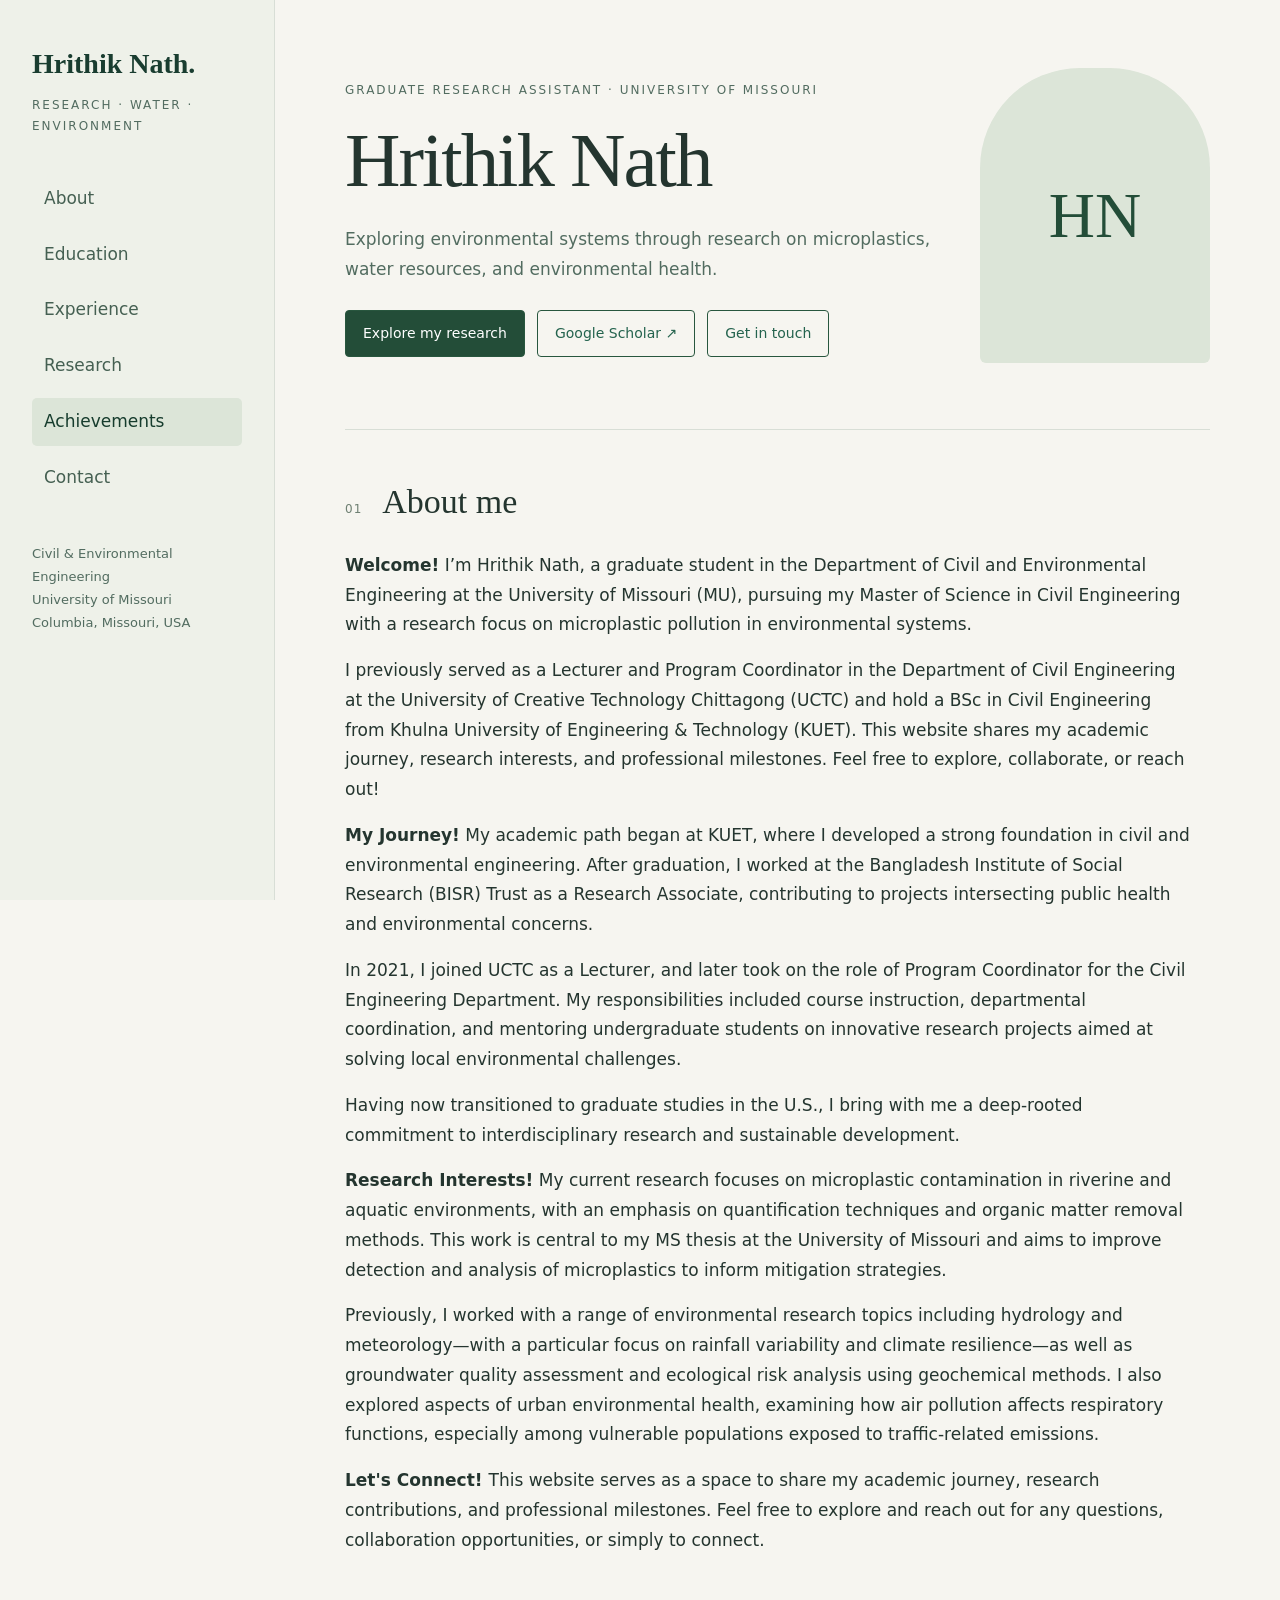
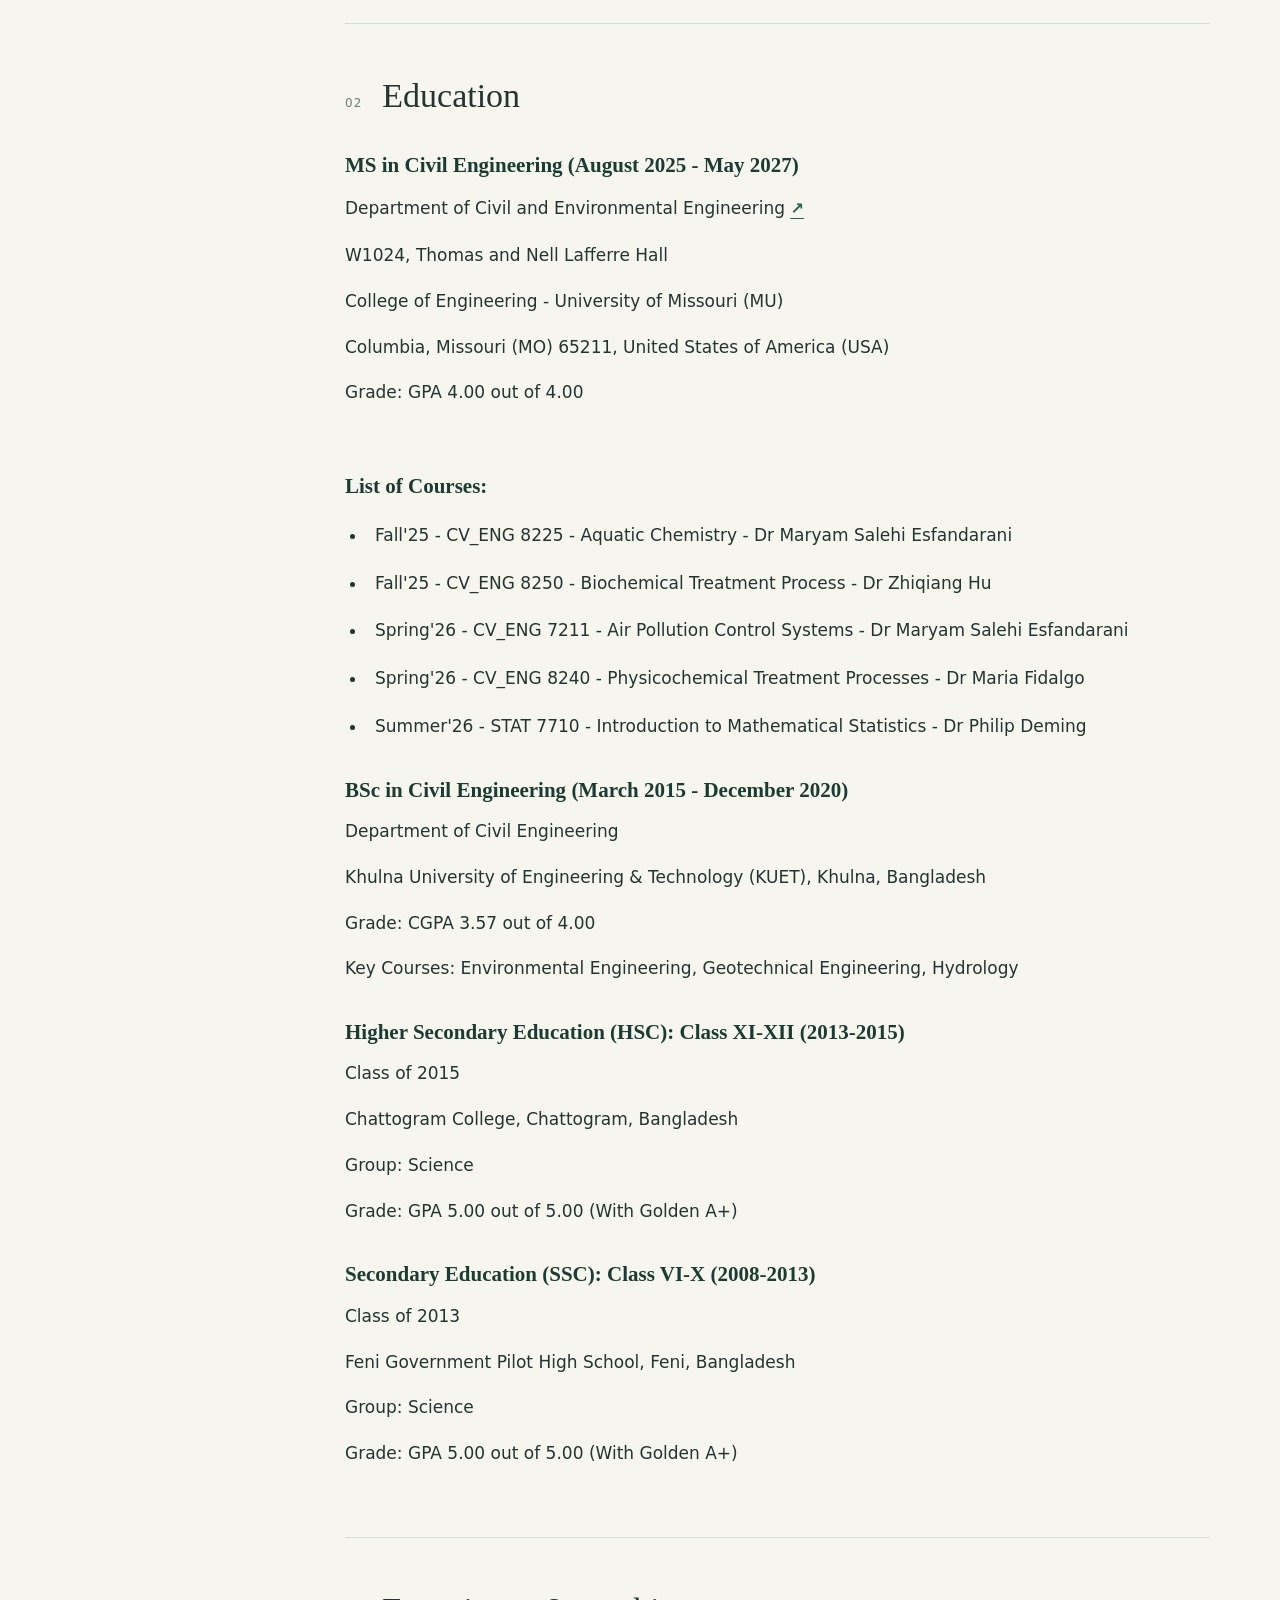
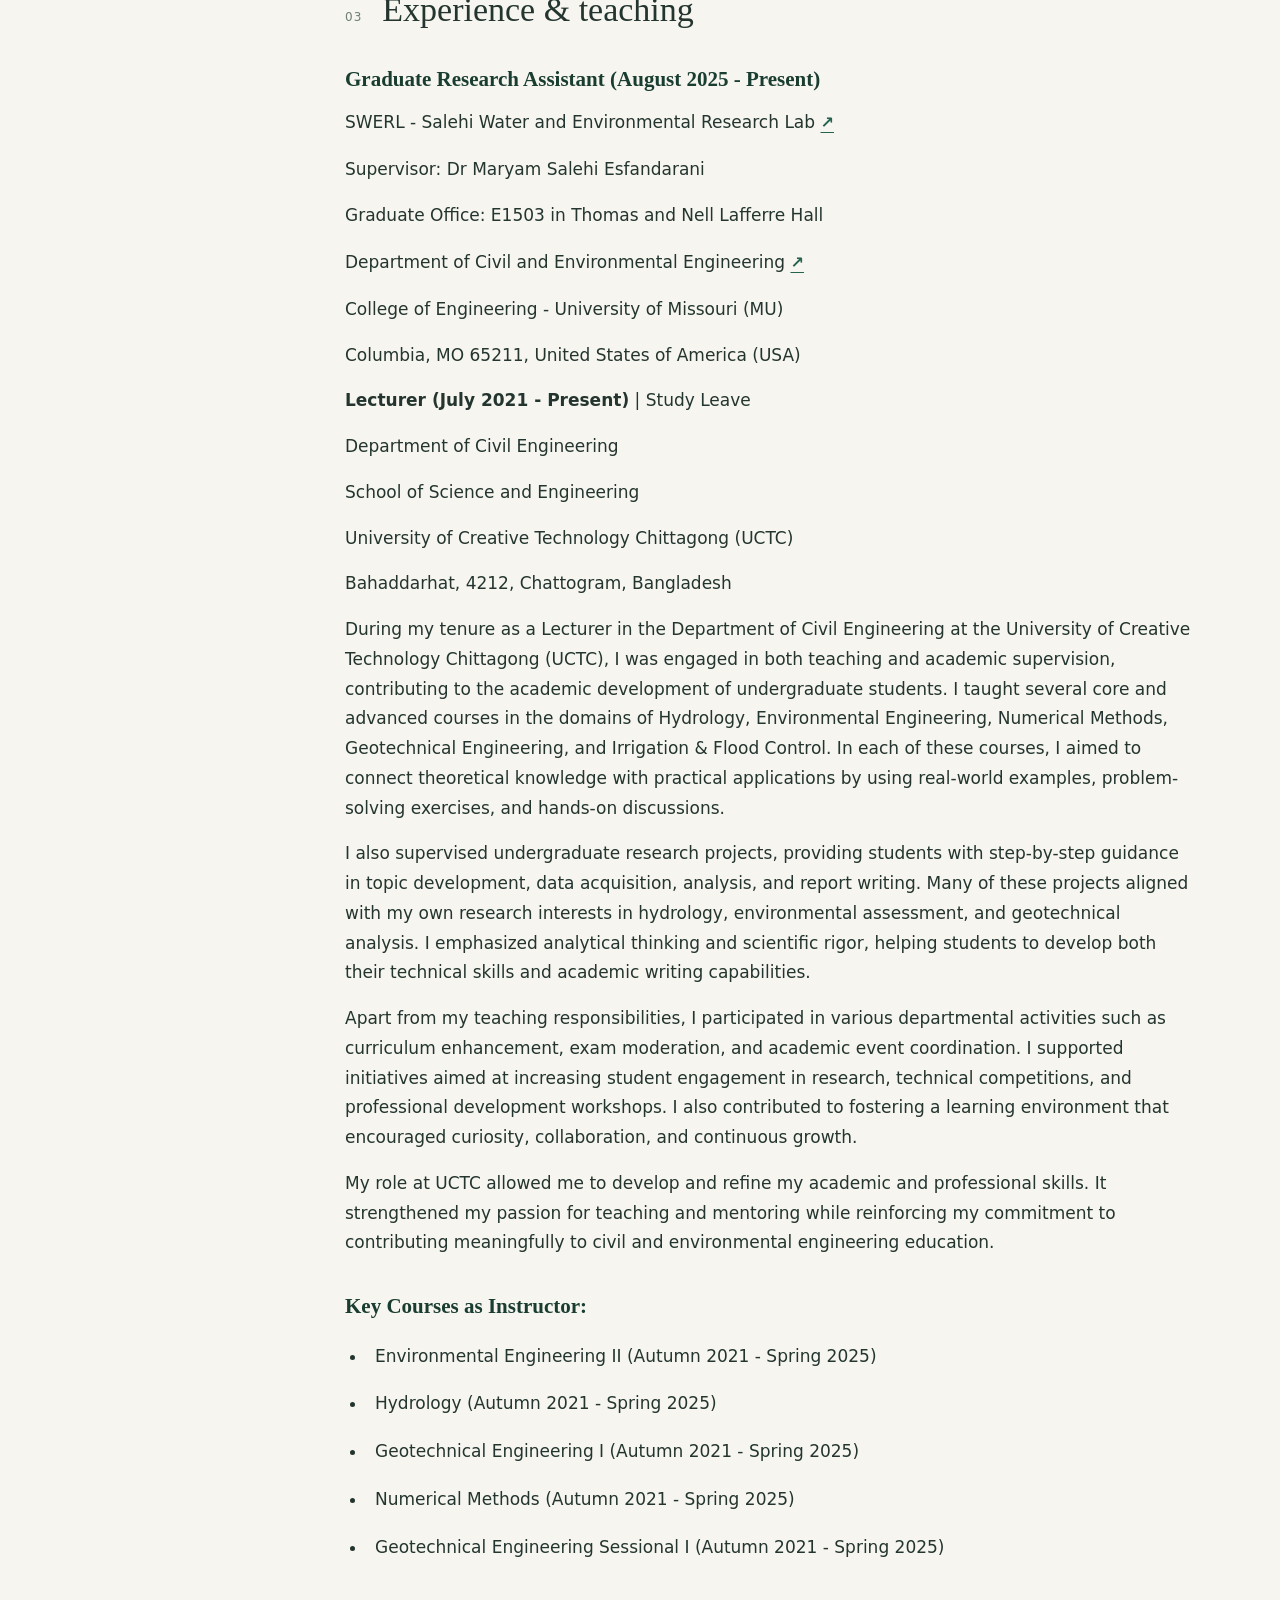
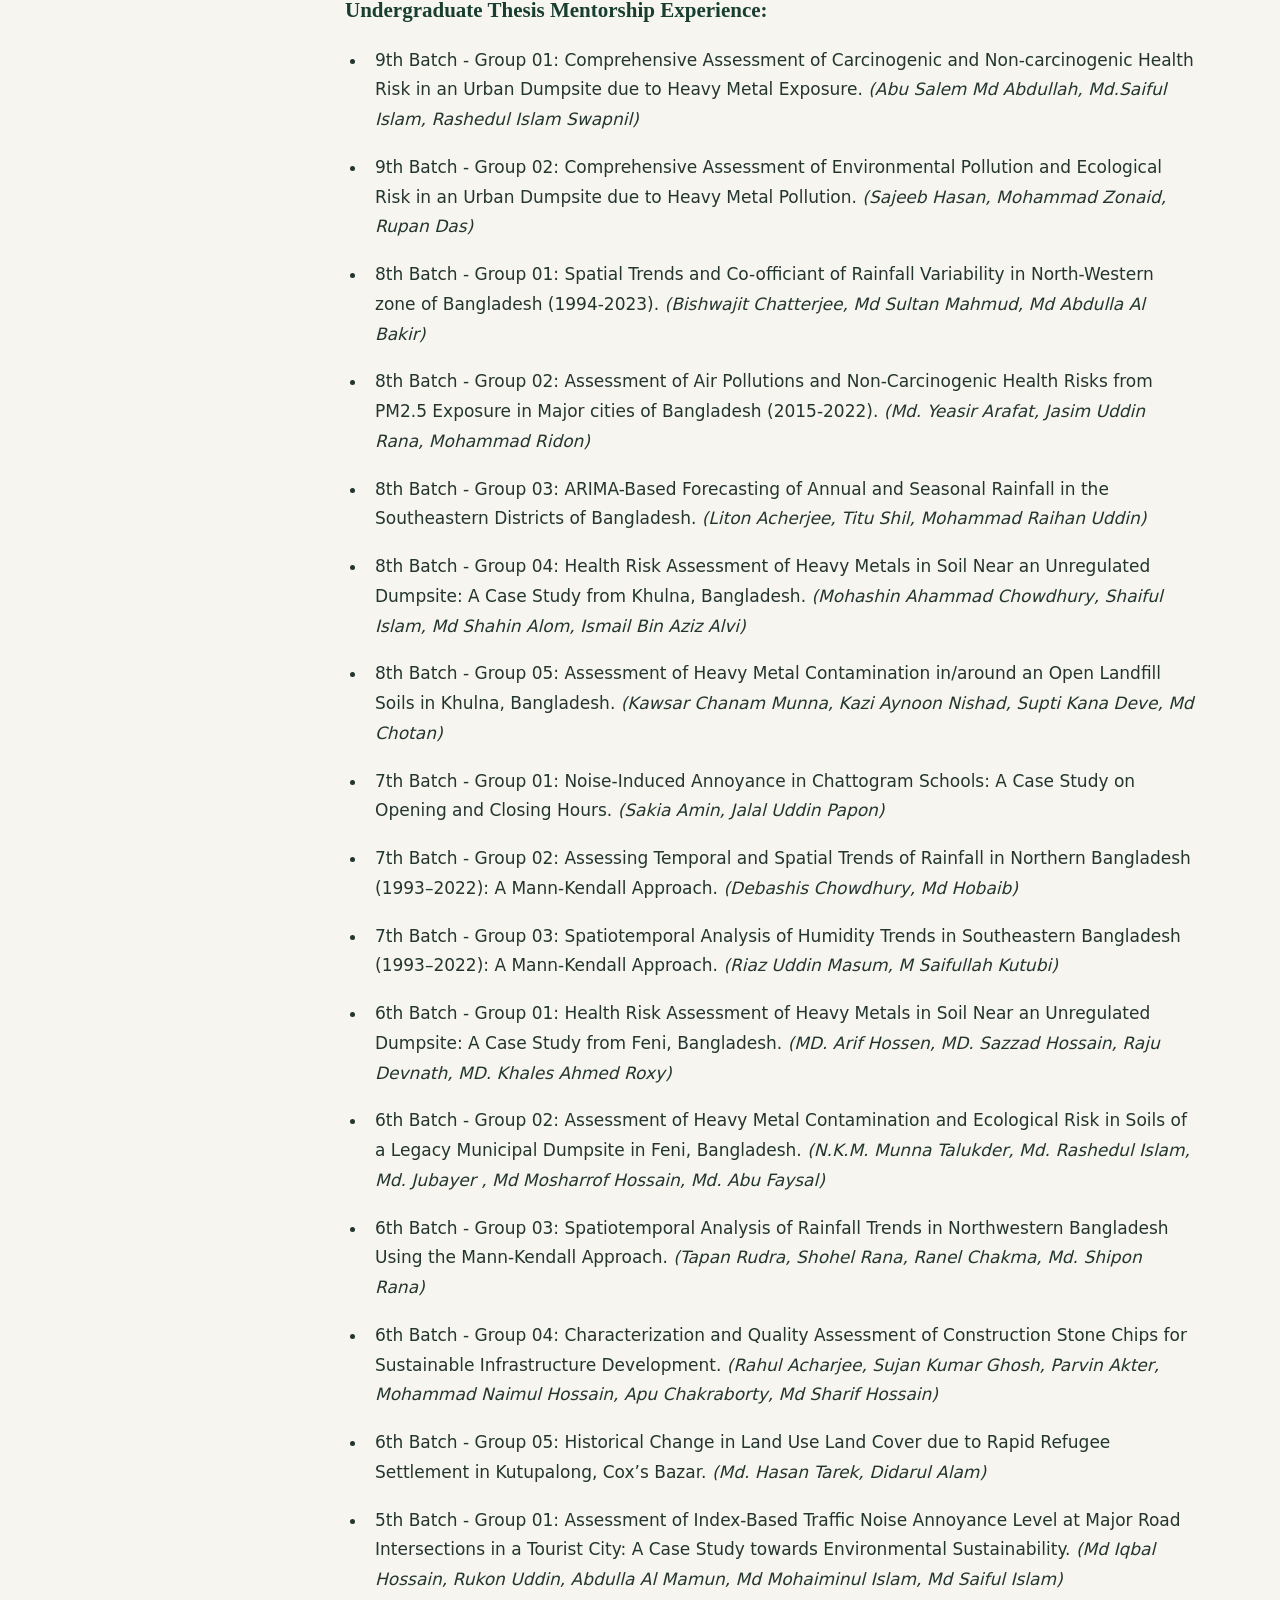
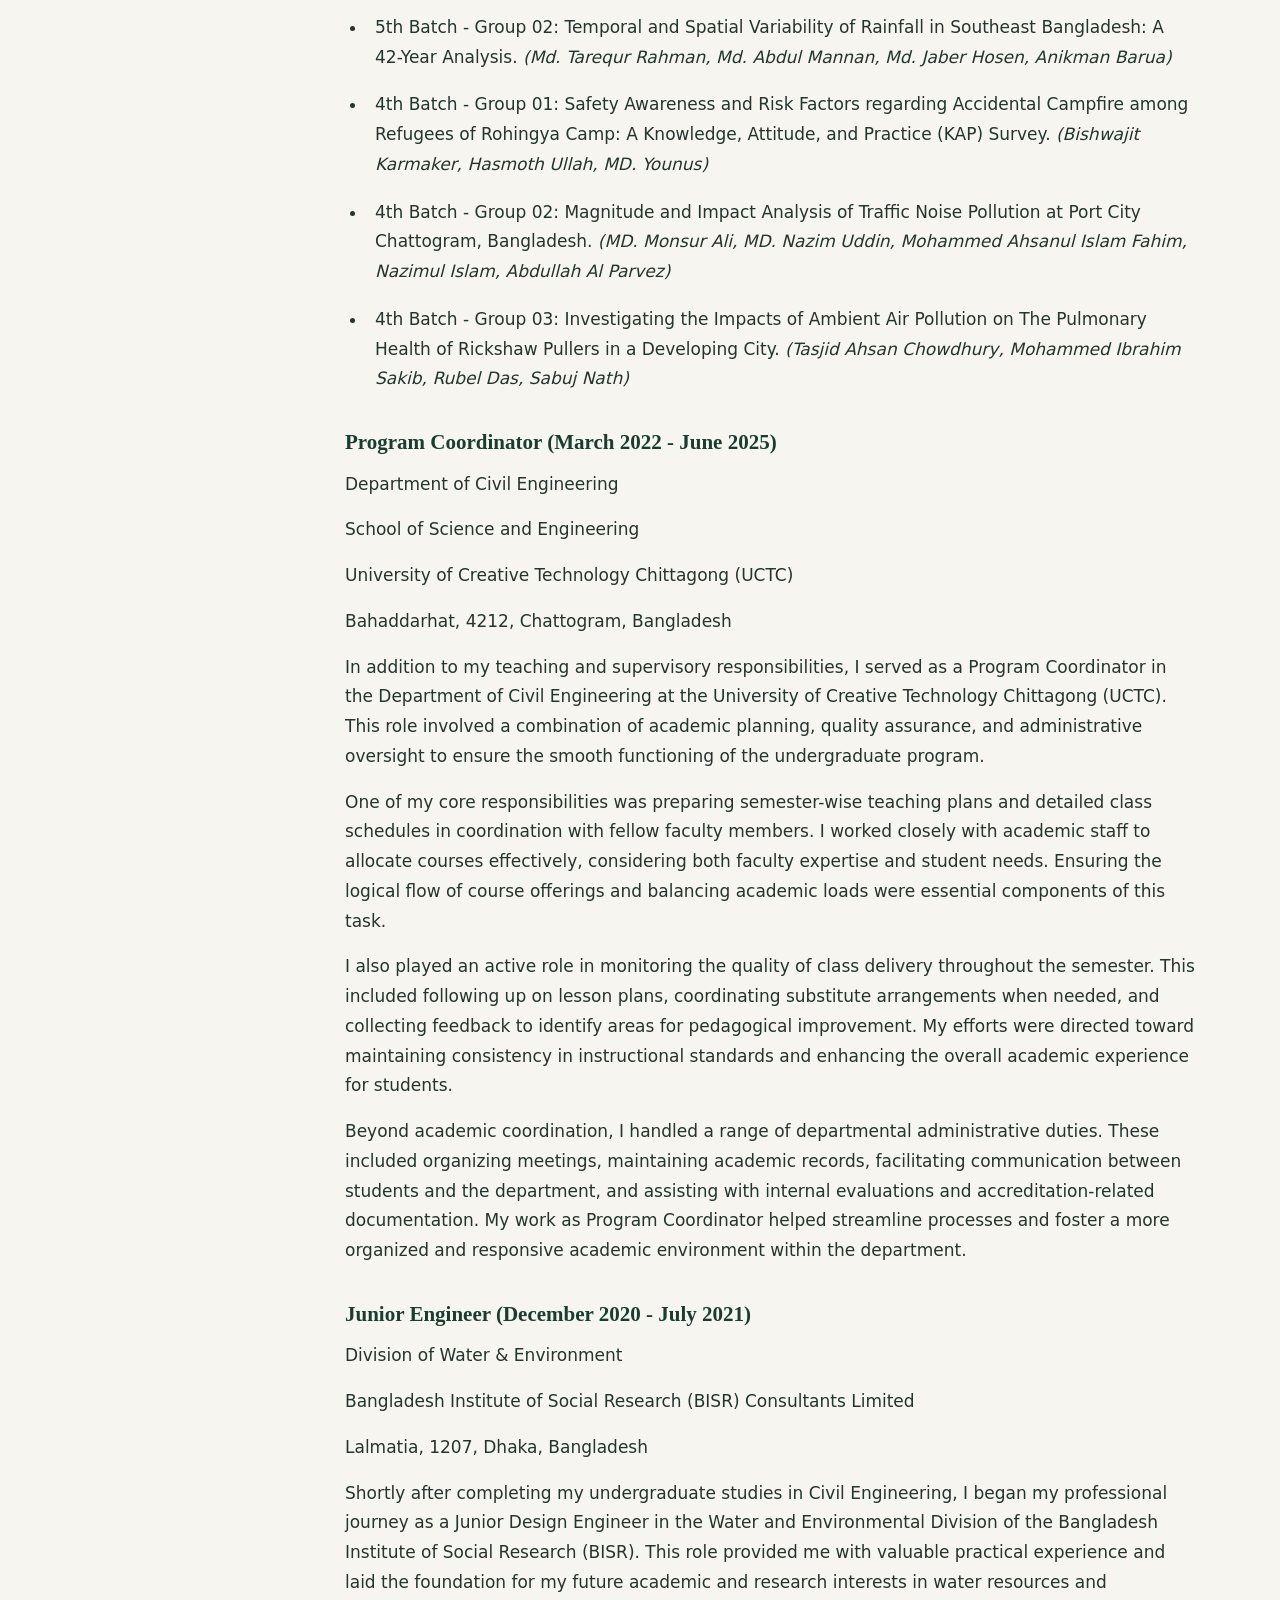
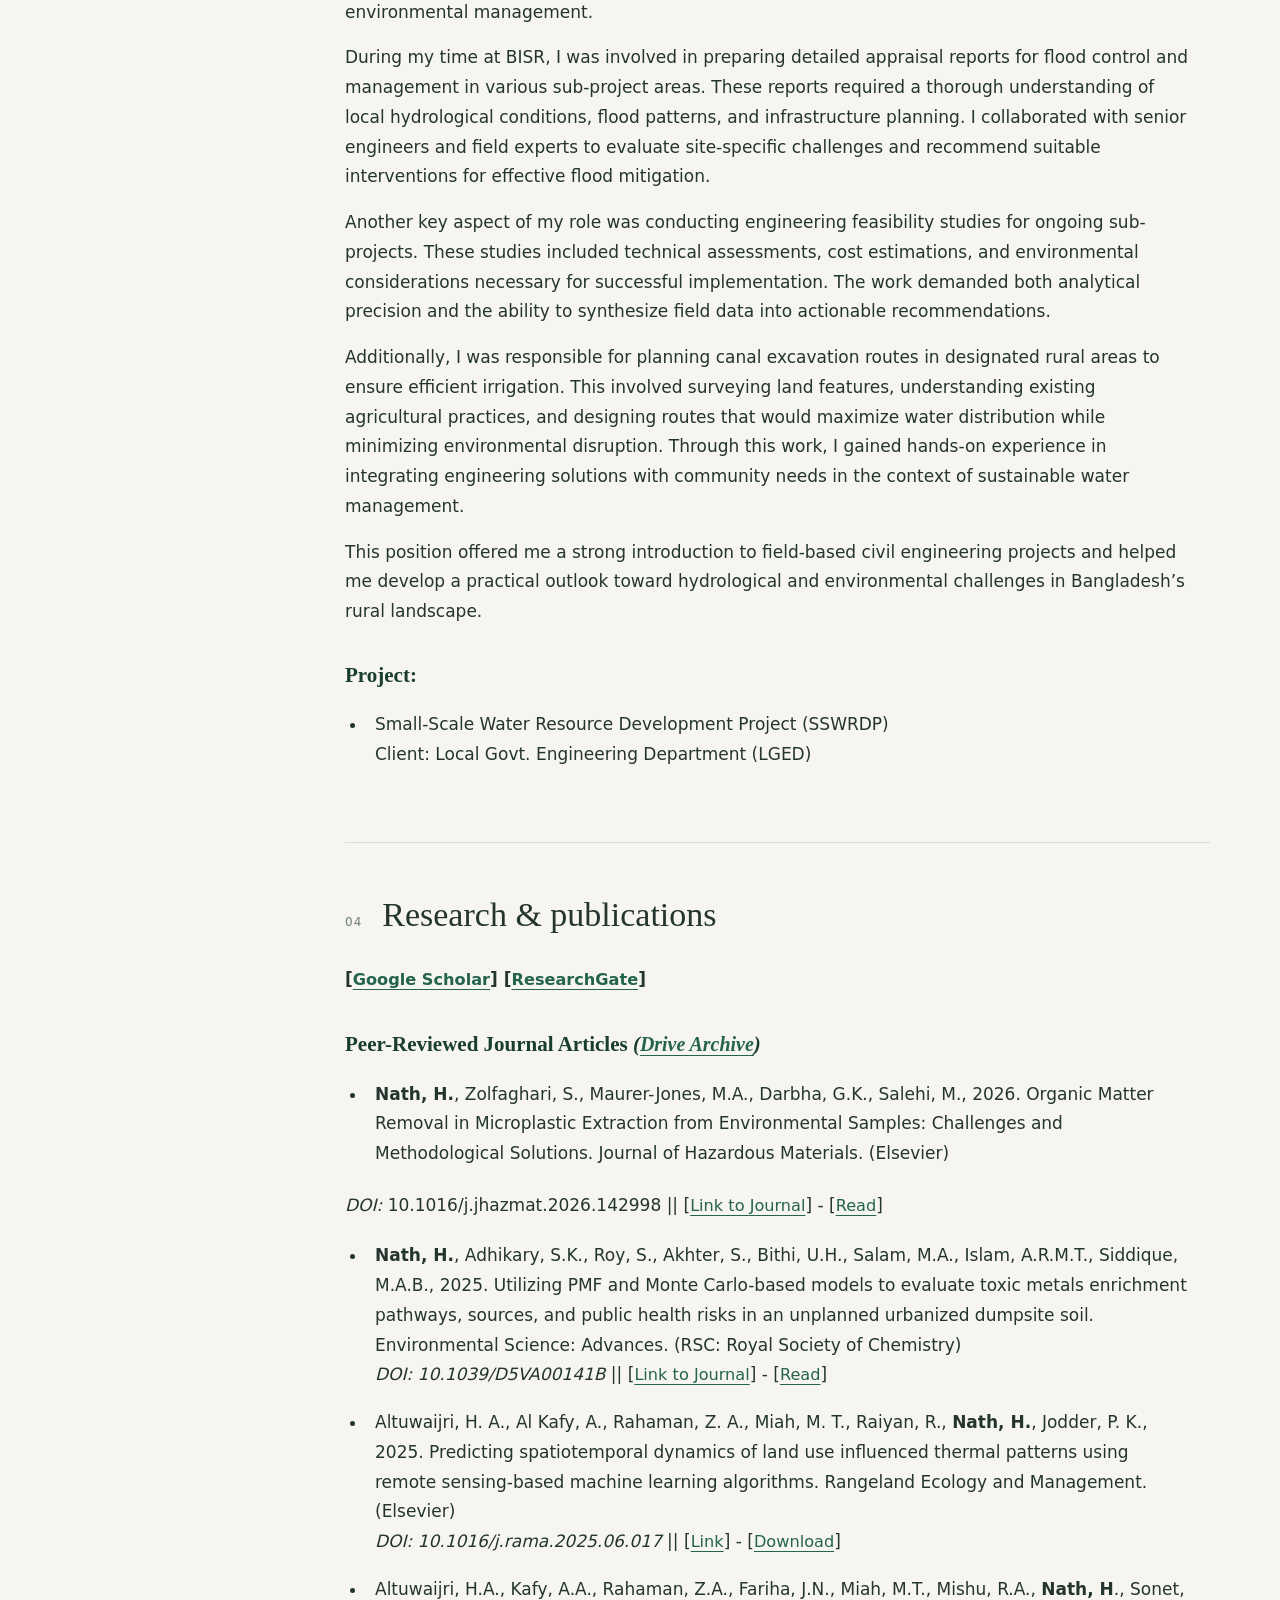
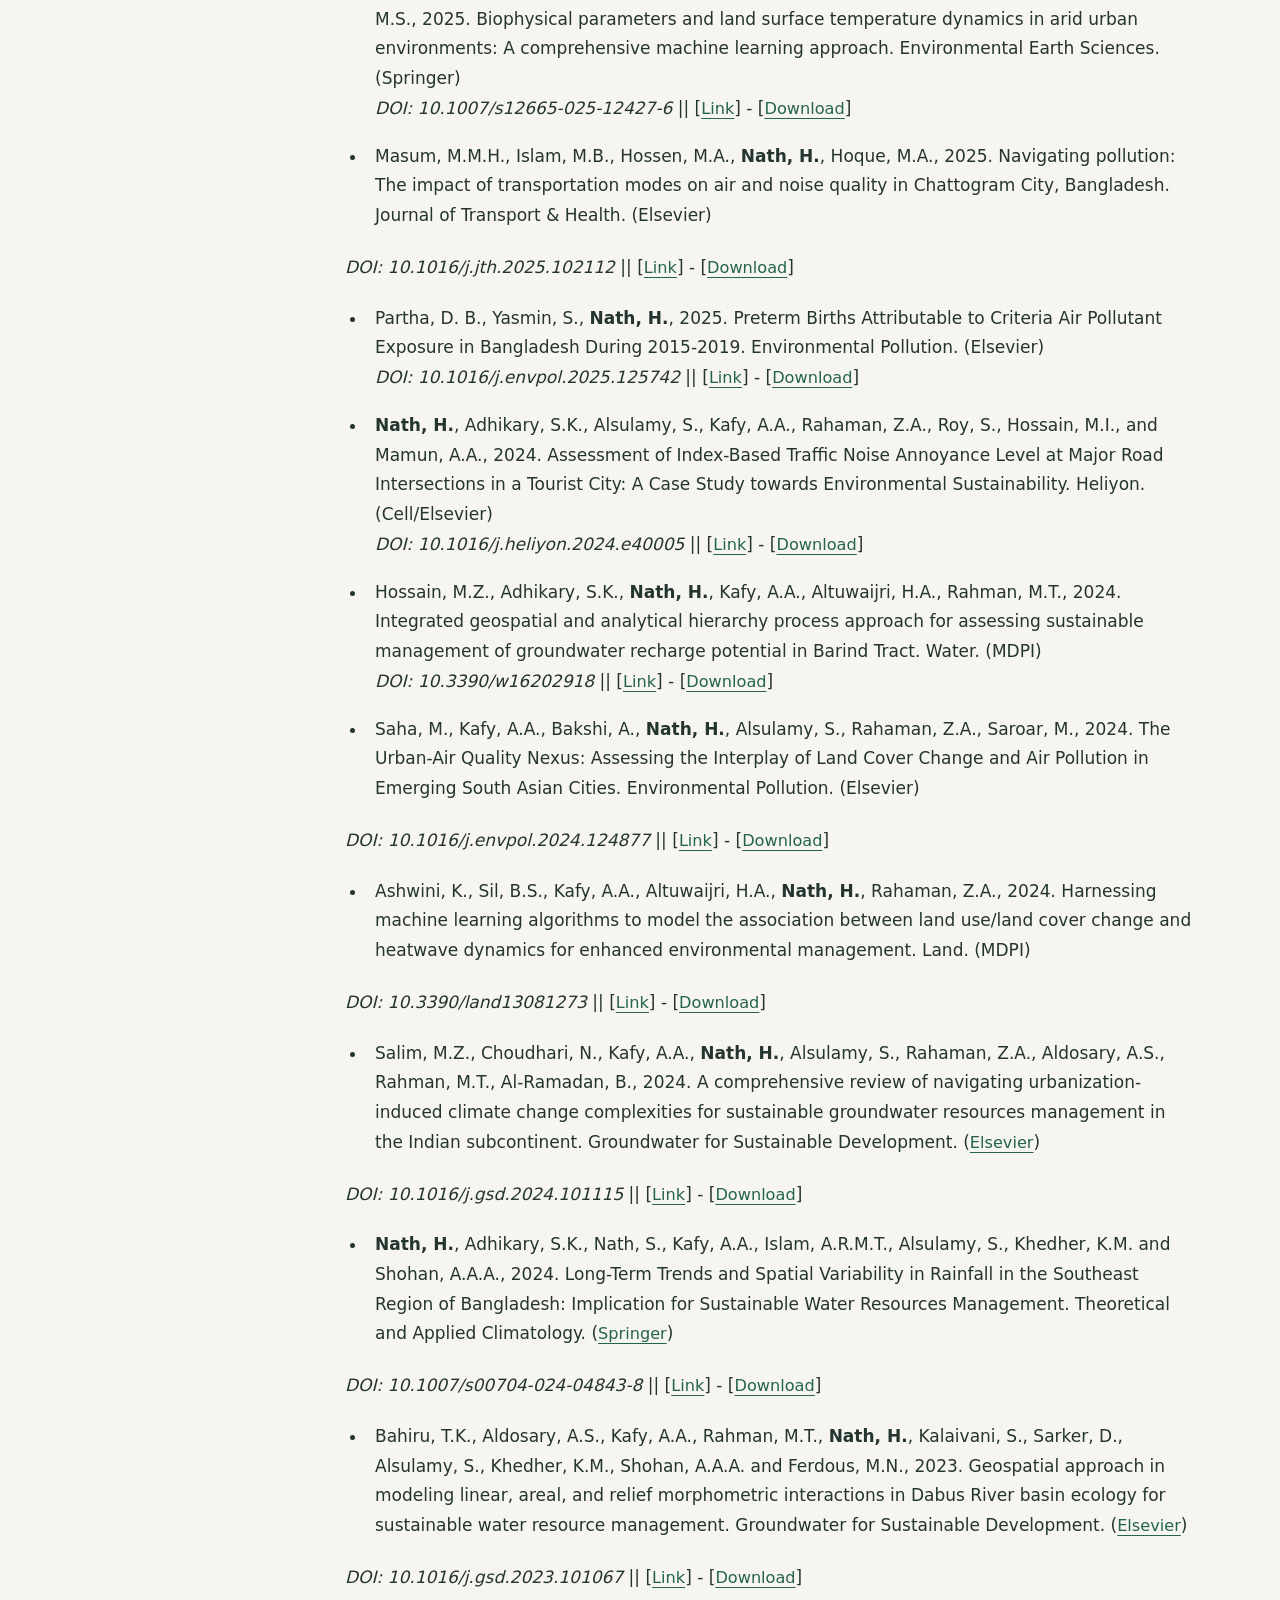
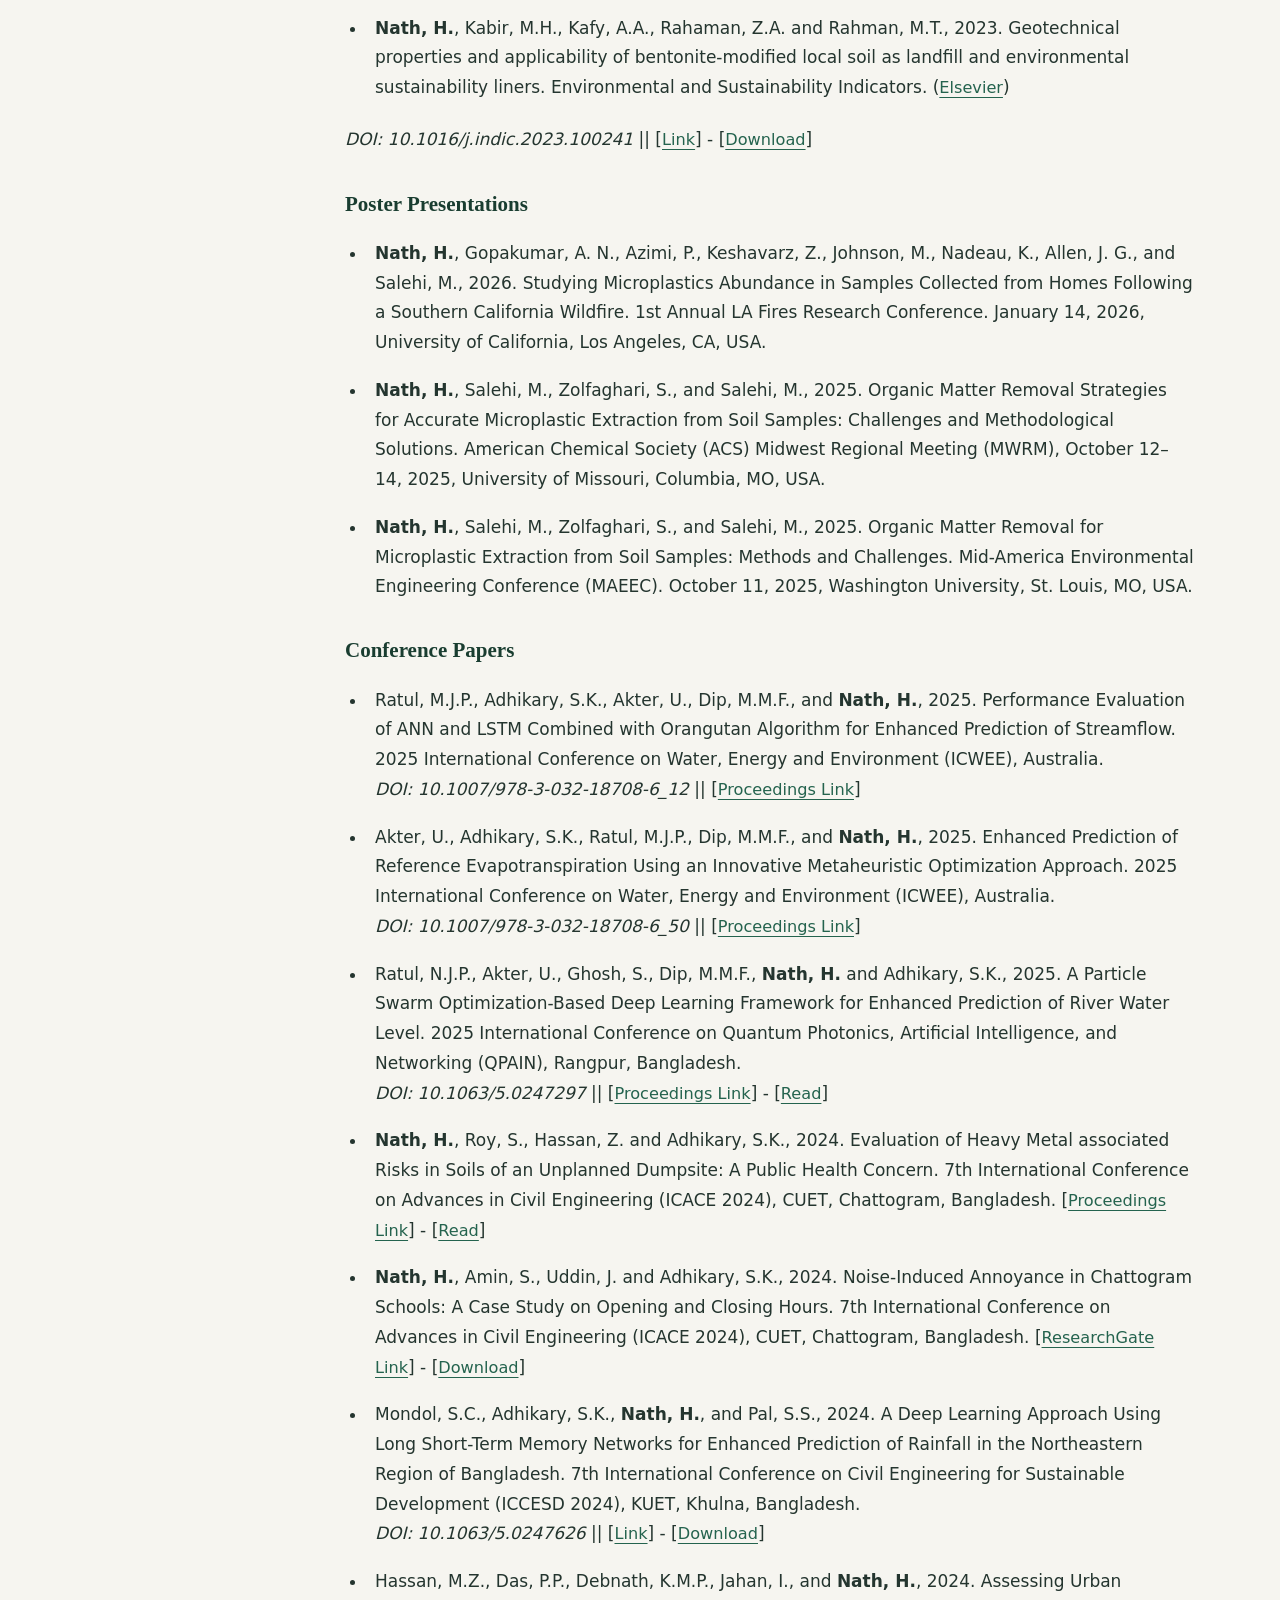
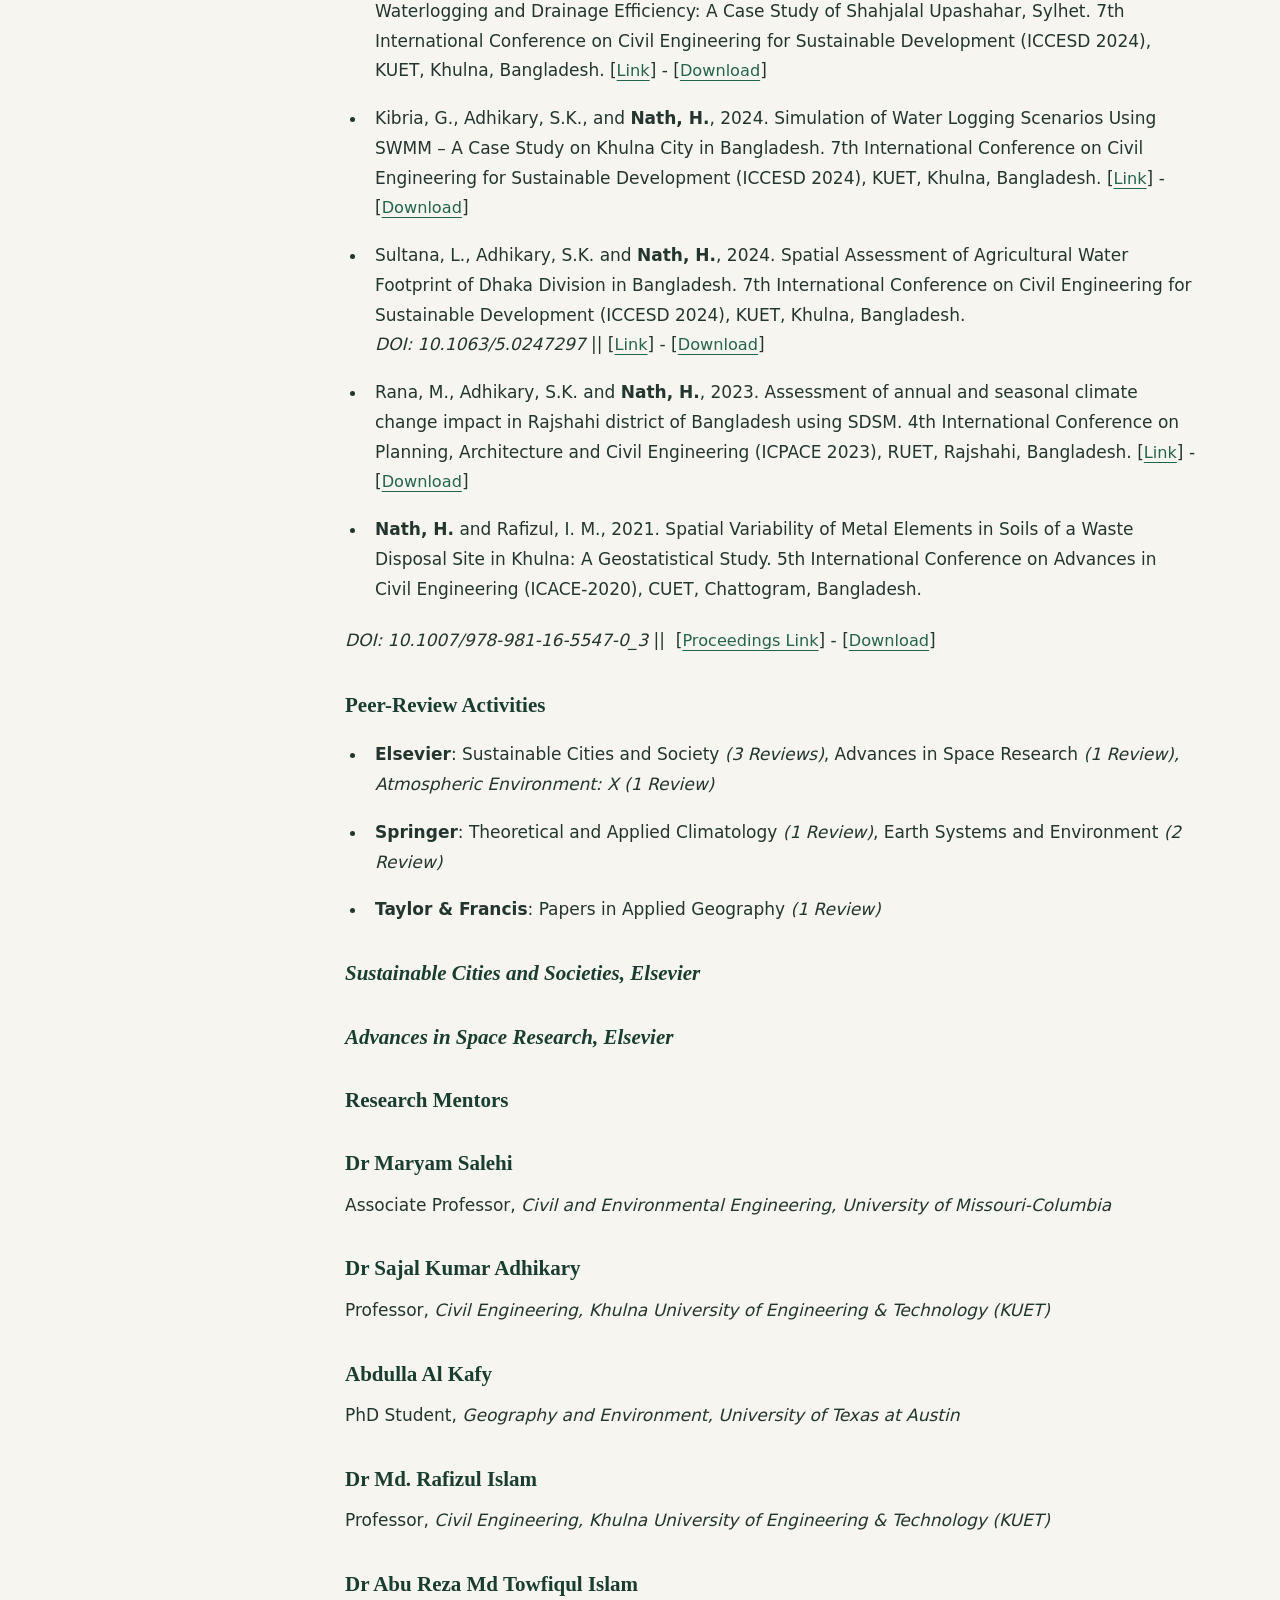
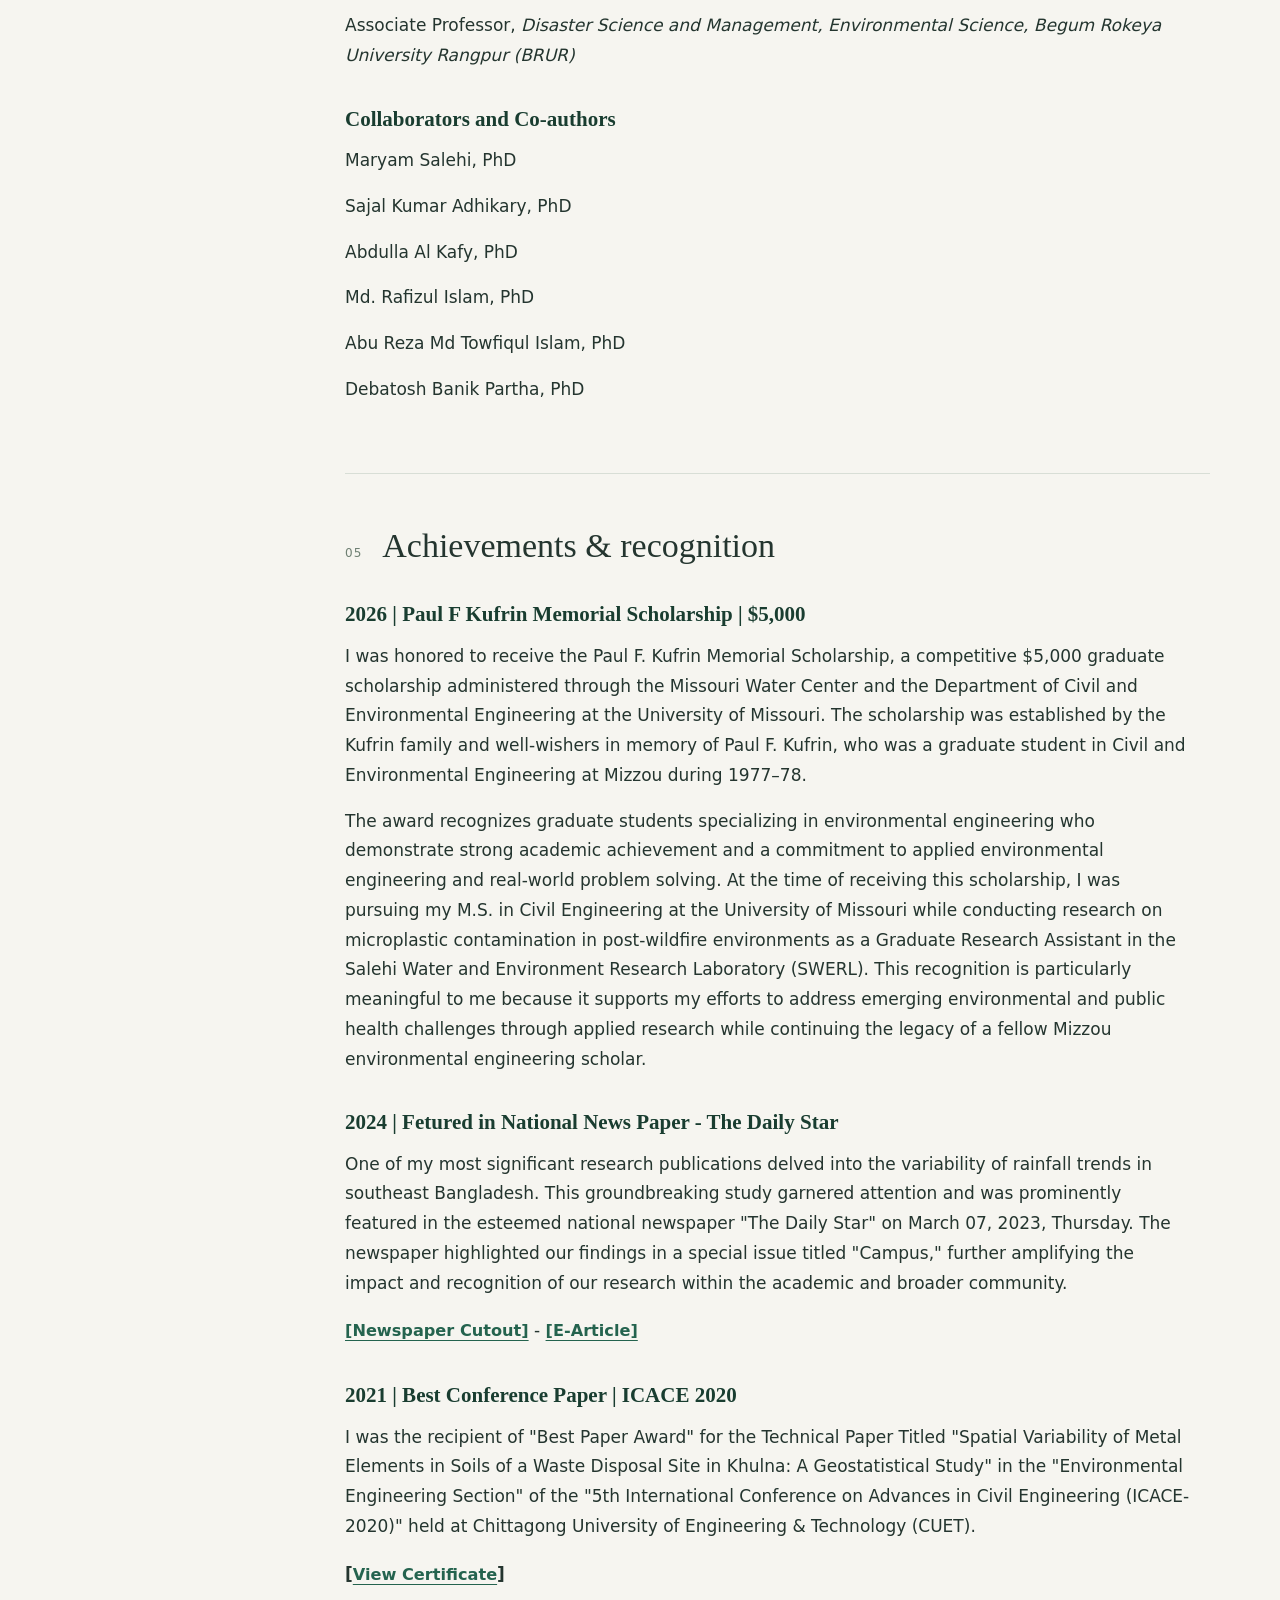
==== index.html @ 3a64f32a "Add files via upload" ====
<!DOCTYPE html>
<html lang="en"><head><meta charset="utf-8"><meta name="viewport" content="width=device-width,initial-scale=1"><title>Hrithik Nath | Civil &amp; Environmental Engineering</title><meta name="description" content="Hrithik Nath — Graduate Research Assistant at the University of Missouri. Research, publications, education, teaching, and achievements in civil and environmental engineering."><meta name="theme-color" content="#234d38"><style>*{box-sizing:border-box}html{scroll-behavior:smooth;scroll-padding-top:32px}body{margin:0;background:#f6f5f0;color:#24352f;font:17px/1.75 system-ui,-apple-system,BlinkMacSystemFont,"Segoe UI",sans-serif}a{color:#24634e;text-underline-offset:4px}a:hover{color:#112e24}a:focus-visible,button:focus-visible{outline:3px solid #b8852e;outline-offset:5px}aside{position:fixed;inset:0 auto 0 0;width:275px;padding:48px 32px;border-right:1px solid #d8ded6;background:#eef1e9;overflow:auto}.brand{font:700 28px Georgia,serif;text-decoration:none;color:#193d30}.caption{font-size:12px;letter-spacing:2px;text-transform:uppercase;color:#526c60;margin:12px 0 38px}nav{display:grid;gap:8px}nav a{padding:9px 12px;text-decoration:none;border-radius:5px;color:#456052}nav a:hover,nav a.active{background:#dce5d8;color:#163c2d}.sidebar-bottom{margin-top:42px;font-size:13px;color:#526c60}main{margin-left:275px;max-width:1280px;padding:68px 70px}.hero{display:grid;grid-template-columns:1fr 230px;gap:44px;align-items:center;padding-bottom:66px;border-bottom:1px solid #d8ded6}.eyebrow{font-size:12px;letter-spacing:2px;text-transform:uppercase;color:#526c60}h1{font:normal clamp(44px,6vw,78px)/1.08 Georgia,serif;letter-spacing:-2px;margin:16px 0 22px}h2{font:normal 34px/1.2 Georgia,serif;margin:0}h3{font:600 21px/1.4 Georgia,serif;color:#193d30;margin:34px 0 12px}.intro{color:#526c60;max-width:600px}.portrait{width:100%;height:295px;object-fit:cover;object-position:50% 20%;border-radius:100px 100px 6px 6px;background:#dce5d8}.buttons{display:flex;flex-wrap:wrap;gap:12px;margin-top:26px}.button{border:1px solid #28563e;border-radius:4px;padding:10px 17px;text-decoration:none;font-size:14px}.primary{background:#234d38;color:white}.primary:hover{background:#163624;color:white}section{padding:52px 0;border-bottom:1px solid #d8ded6}.section-title{display:flex;gap:20px;align-items:baseline;margin-bottom:28px}.section-title>span{font-size:12px;color:#6f8073;letter-spacing:1px}.prose{max-width:850px}.prose p{margin:0 0 16px;overflow-wrap:anywhere}.prose ul{padding-left:22px;margin:20px 0}.prose li{padding-left:8px;margin-bottom:18px}.prose a{font-size:.95em}.prose strong{font-weight:600}.prose p:has(>a){line-height:1.9}.contact{background:#e9eee5;padding:30px;border-radius:8px}.contact p{margin:10px 0;overflow-wrap:anywhere}footer{font-size:13px;color:#526c60;padding:28px 0}.skip{position:fixed;top:-100px;left:20px;background:white;padding:10px;z-index:5}.skip:focus{top:10px}.menu{display:none}@media(min-width:1500px){main{margin-left:calc(275px + (100vw - 1500px)/2)}}@media(max-width:1050px){aside{width:225px;padding:32px 22px}main{margin-left:225px;padding:44px 36px}.hero{grid-template-columns:1fr 170px;gap:26px}.portrait{height:240px}}@media(max-width:750px){html{scroll-padding-top:85px}aside{position:sticky;top:0;width:100%;padding:14px 20px;z-index:3;border-right:0;border-bottom:1px solid #d8ded6;overflow:visible}.brand{font-size:23px}.caption,.sidebar-bottom{display:none}.menu{display:block;float:right;background:transparent;border:1px solid #526c60;border-radius:4px;padding:7px 12px;color:#193d30}nav{display:none;margin-top:15px;grid-template-columns:1fr 1fr}nav.open{display:grid}main{margin:0;padding:36px 22px}.hero{display:flex;flex-direction:column-reverse;align-items:flex-start;gap:22px;padding-bottom:36px}.portrait{width:150px;height:190px}h1{font-size:52px}h2{font-size:29px}section{padding:36px 0}.contact{padding:20px}}@media(prefers-reduced-motion:reduce){html{scroll-behavior:auto}}@media print{aside,.buttons,.skip{display:none}main{margin:0;padding:0;max-width:none}body{background:white;font-size:11pt}.hero{grid-template-columns:1fr 120px}.portrait{height:150px}section{break-inside:auto}a{color:inherit}h2,h3{break-after:avoid}}</style></head><body><a class="skip" href="#main">Skip to content</a><aside><a class="brand" href="#home">Hrithik Nath<span aria-hidden="true">.</span></a><button class="menu" aria-expanded="false" aria-controls="navigation">Menu</button><p class="caption">Research · Water · Environment</p><nav id="navigation" aria-label="Main navigation"><a href="#bio">About</a><a href="#education">Education</a><a href="#experience">Experience</a><a href="#research">Research</a><a href="#achievements">Achievements</a><a href="#contact">Contact</a></nav><div class="sidebar-bottom">Civil &amp; Environmental Engineering<br>University of Missouri<br>Columbia, Missouri, USA</div></aside><main id="main"><header id="home" class="hero"><div><span class="eyebrow">Graduate Research Assistant · University of Missouri</span><h1>Hrithik Nath</h1><p class="intro">Exploring environmental systems through research on microplastics, water resources, and environmental health.</p><div class="buttons"><a class="button primary" href="#research">Explore my research</a><a class="button" href="https://scholar.google.com/citations?user=HK8PINkAAAAJ&amp;hl=en" target="_blank" rel="noopener noreferrer">Google Scholar ↗</a><a class="button" href="mailto:hrithiknath@missouri.edu">Get in touch</a></div></div><div class="portrait" role="img" aria-label="Hrithik Nath monogram" style="display:grid;place-items:center;font:64px Georgia,serif;color:#234d38">HN</div></header><!-- EDIT: About me -->
<section id="bio" aria-labelledby="bio-title"><div class="section-title"><span>01</span><h2 id="bio-title">About me</h2></div><div class="prose"><p><strong>Welcome!</strong> I’m Hrithik Nath, a graduate student in the Department of Civil and Environmental Engineering at the University of Missouri (MU), pursuing my Master of Science in Civil Engineering with a research focus on microplastic pollution in environmental systems.</p><p>I previously served as a Lecturer and Program Coordinator in the Department of Civil Engineering at the University of Creative Technology Chittagong (UCTC) and hold a BSc in Civil Engineering from Khulna University of Engineering &amp; Technology (KUET). This website shares my academic journey, research interests, and professional milestones. Feel free to explore, collaborate, or reach out!</p><p><strong>My Journey!</strong> My academic path began at KUET, where I developed a strong foundation in civil and environmental engineering. After graduation, I worked at the Bangladesh Institute of Social Research (BISR) Trust as a Research Associate, contributing to projects intersecting public health and environmental concerns.</p><p>In 2021, I joined UCTC as a Lecturer, and later took on the role of Program Coordinator for the Civil Engineering Department. My responsibilities included course instruction, departmental coordination, and mentoring undergraduate students on innovative research projects aimed at solving local environmental challenges.</p><p>Having now transitioned to graduate studies in the U.S., I bring with me a deep-rooted commitment to interdisciplinary research and sustainable development.</p><p><strong>Research Interests!</strong> My current research focuses on microplastic contamination in riverine and aquatic environments, with an emphasis on quantification techniques and organic matter removal methods. This work is central to my MS thesis at the University of Missouri and aims to improve detection and analysis of microplastics to inform mitigation strategies.</p><p>Previously, I worked with a range of environmental research topics including hydrology and meteorology—with a particular focus on rainfall variability and climate resilience—as well as groundwater quality assessment and ecological risk analysis using geochemical methods. I also explored aspects of urban environmental health, examining how air pollution affects respiratory functions, especially among vulnerable populations exposed to traffic-related emissions.</p><p><strong>Let&#x27;s Connect!</strong><strong> </strong>This website serves as a space to share my academic journey, research contributions, and professional milestones. Feel free to explore and reach out for any questions, collaboration opportunities, or simply to connect.</p></div></section><!-- EDIT: Education -->
<section id="education" aria-labelledby="education-title"><div class="section-title"><span>02</span><h2 id="education-title">Education</h2></div><div class="prose"><h3><strong>MS in Civil Engineering</strong><strong> </strong><strong>(August 2025 - May 2027)</strong></h3><p>Department of Civil and Environmental Engineering <a href="https://engineering.missouri.edu/departments/cee/" target="_blank" rel="noopener noreferrer"><strong>↗</strong></a></p><p>W1024, Thomas and Nell Lafferre Hall</p><p>College of Engineering - University of Missouri (MU)</p><p>Columbia, Missouri (MO) 65211, United States of America (USA)</p><p>Grade: GPA 4.00 out of 4.00</p><h3><br><strong>List of Courses:</strong></h3><ul><li>Fall&#x27;25 - CV_ENG 8225 - Aquatic Chemistry - Dr Maryam Salehi Esfandarani</li><li>Fall&#x27;25 - CV_ENG 8250 - Biochemical Treatment Process - Dr Zhiqiang Hu</li><li>Spring&#x27;26 - CV_ENG 7211 - Air Pollution Control Systems - Dr Maryam Salehi Esfandarani</li><li>Spring&#x27;26 - CV_ENG 8240 - Physicochemical Treatment Processes - Dr Maria Fidalgo</li><li>Summer&#x27;26 - STAT 7710 - Introduction to Mathematical Statistics - Dr Philip Deming</li></ul><h3><strong>B</strong><strong>Sc </strong><strong>in Civil Engineering </strong><strong>(M</strong><strong>arch </strong><strong>2015 - December 2020)</strong></h3><p>Department of Civil Engineering</p><p>Khulna University of Engineering &amp; Technology (KUET), Khulna, Bangladesh</p><p>Grade: CGPA 3.57 out of 4.00</p><p>Key Courses: Environmental Engineering, Geotechnical Engineering, Hydrology</p><h3><strong>Higher </strong><strong>Secondary Education</strong><strong> (HSC): Class XI-XII </strong><strong>(201</strong><strong>3</strong><strong>-20</strong><strong>15</strong><strong>)</strong></h3><p>Class of 2015</p><p>Chattogram College, Chattogram, Bangladesh</p><p>Group: Science</p><p>Grade: GPA 5.00 out of 5.00 (With Golden A+)</p><h3><strong>S</strong><strong>econdary</strong><strong> </strong><strong>Education </strong><strong>(</strong><strong>S</strong><strong>SC): C</strong><strong>lass</strong><strong> </strong><strong>V</strong><strong>I-X </strong><strong>(20</strong><strong>08</strong><strong>-201</strong><strong>3</strong><strong>)</strong></h3><p>Class of 2013</p><p>Feni Government Pilot High School, Feni, Bangladesh</p><p>Group: Science</p><p>Grade: GPA 5.00 out of 5.00 (With Golden A+)</p></div></section><!-- EDIT: Experience & teaching -->
<section id="experience" aria-labelledby="experience-title"><div class="section-title"><span>03</span><h2 id="experience-title">Experience & teaching</h2></div><div class="prose"><h3><strong>Graduate Research Assistant</strong><strong> </strong><strong>(</strong><strong>August 2025 - Present</strong><strong>)</strong></h3><p>SWERL - Salehi Water and Environmental Research Lab <a href="https://mshfp.mufaculty.umsystem.edu/home/about" target="_blank" rel="noopener noreferrer"><strong>↗</strong></a></p><p>Supervisor: Dr Maryam Salehi Esfandarani</p><p>Graduate Office: E1503 in Thomas and Nell Lafferre Hall</p><p>Department of Civil and Environmental Engineering <a href="https://engineering.missouri.edu/departments/cee/" target="_blank" rel="noopener noreferrer"><strong>↗</strong></a></p><p>College of Engineering - University of Missouri (MU)</p><p>Columbia, MO 65211, United States of America (USA)</p><p><strong>Lecturer </strong><strong>(July 2021 - </strong><strong>Present</strong><strong>)</strong> | Study Leave</p><p>Department of Civil Engineering</p><p>School of Science and Engineering</p><p>University of Creative Technology Chittagong (UCTC)</p><p>Bahaddarhat, 4212, Chattogram, Bangladesh</p><p>During my tenure as a Lecturer in the Department of Civil Engineering at the University of Creative Technology Chittagong (UCTC), I was engaged in both teaching and academic supervision, contributing to the academic development of undergraduate students. I taught several core and advanced courses in the domains of Hydrology, Environmental Engineering, Numerical Methods, Geotechnical Engineering, and Irrigation &amp; Flood Control. In each of these courses, I aimed to connect theoretical knowledge with practical applications by using real-world examples, problem-solving exercises, and hands-on discussions.</p><p>I also supervised undergraduate research projects, providing students with step-by-step guidance in topic development, data acquisition, analysis, and report writing. Many of these projects aligned with my own research interests in hydrology, environmental assessment, and geotechnical analysis. I emphasized analytical thinking and scientific rigor, helping students to develop both their technical skills and academic writing capabilities.</p><p>Apart from my teaching responsibilities, I participated in various departmental activities such as curriculum enhancement, exam moderation, and academic event coordination. I supported initiatives aimed at increasing student engagement in research, technical competitions, and professional development workshops. I also contributed to fostering a learning environment that encouraged curiosity, collaboration, and continuous growth.</p><p>My role at UCTC allowed me to develop and refine my academic and professional skills. It strengthened my passion for teaching and mentoring while reinforcing my commitment to contributing meaningfully to civil and environmental engineering education.</p><h3><strong>Key Courses as Instructor</strong><strong>:</strong></h3><ul><li>Environmental Engineering II (Autumn 2021 - Spring 2025)</li><li>Hydrology (Autumn 2021 - Spring 2025)</li><li>Geotechnical Engineering I (Autumn 2021 - Spring 2025) </li><li>Numerical Methods (Autumn 2021 - Spring 2025)</li><li>Geotechnical Engineering Sessional I (Autumn 2021 - Spring 2025)</li></ul><h3><strong>Undergraduate Thesis </strong><strong>Mentorship Experience</strong><strong>:</strong></h3><ul><li>9th Batch - Group 01: Comprehensive Assessment of Carcinogenic and Non-carcinogenic Health Risk in an Urban Dumpsite due to Heavy Metal Exposure. <em>(Abu Salem Md Abdullah, Md.Saiful Islam, Rashedul Islam Swapnil)</em></li><li>9th Batch - Group 02: Comprehensive Assessment of Environmental Pollution and Ecological Risk in an Urban Dumpsite due to Heavy Metal Pollution. <em>(Sajeeb Hasan, Mohammad Zonaid, Rupan Das)</em></li><li>8th Batch - Group 01: Spatial Trends and Co-officiant of Rainfall Variability in North-Western zone of Bangladesh (1994-2023). <em>(Bishwajit Chatterjee, Md Sultan Mahmud, Md Abdulla Al Bakir)</em></li><li>8th Batch - Group 02: Assessment of Air Pollutions and Non-Carcinogenic Health Risks from PM2.5 Exposure in Major cities of Bangladesh (2015-2022). <em>(Md. Yeasir Arafat, Jasim Uddin Rana, Mohammad Ridon)</em></li><li>8th Batch - Group 03: ARIMA-Based Forecasting of Annual and Seasonal Rainfall in the Southeastern Districts of Bangladesh. <em>(Liton Acherjee, Titu Shil, Mohammad Raihan Uddin)</em></li><li>8th Batch - Group 04: Health Risk Assessment of Heavy Metals in Soil Near an Unregulated Dumpsite: A Case Study from Khulna, Bangladesh. <em>(Mohashin Ahammad Chowdhury, Shaiful Islam, Md Shahin Alom, Ismail Bin Aziz Alvi)</em></li><li>8th Batch - Group 05: Assessment of Heavy Metal Contamination in/around an Open Landfill Soils in Khulna, Bangladesh. <em>(Kawsar Chanam Munna, Kazi Aynoon Nishad, Supti Kana Deve, Md Chotan)</em></li><li>7th Batch - Group 01: Noise-Induced Annoyance in Chattogram Schools: A Case Study on Opening and Closing Hours. <em>(Sakia Amin, Jalal Uddin Papon)</em></li><li>7th Batch - Group 02: Assessing Temporal and Spatial Trends of Rainfall in Northern Bangladesh (1993–2022): A Mann-Kendall Approach. <em>(Debashis Chowdhury, Md Hobaib)</em></li><li>7th Batch - Group 03: Spatiotemporal Analysis of Humidity Trends in Southeastern Bangladesh (1993–2022): A Mann-Kendall Approach. <em>(Riaz Uddin Masum, M Saifullah Kutubi)</em></li><li>6th Batch - Group 01: Health Risk Assessment of Heavy Metals in Soil Near an Unregulated Dumpsite: A Case Study from Feni, Bangladesh. <em>(MD. Arif Hossen, MD. Sazzad Hossain, Raju Devnath, MD. Khales Ahmed Roxy)</em></li><li>6th Batch - Group 02: Assessment of Heavy Metal Contamination and Ecological Risk in Soils of a Legacy Municipal Dumpsite in Feni, Bangladesh. <em>(N.K.M. Munna Talukder, Md. Rashedul Islam, Md. Jubayer , Md Mosharrof Hossain, Md. Abu Faysal)</em></li><li>6th Batch - Group 03: Spatiotemporal Analysis of Rainfall Trends in Northwestern Bangladesh Using the Mann-Kendall Approach. <em>(Tapan Rudra, Shohel Rana, Ranel Chakma, Md. Shipon Rana)</em></li><li>6th Batch - Group 04: Characterization and Quality Assessment of Construction Stone Chips for Sustainable Infrastructure Development. <em>(Rahul Acharjee, Sujan Kumar Ghosh, Parvin Akter, Mohammad Naimul Hossain, Apu Chakraborty, Md Sharif Hossain)</em></li><li>6th Batch - Group 05: Historical Change in Land Use Land Cover due to Rapid Refugee Settlement in Kutupalong, Cox’s Bazar. <em>(Md. Hasan Tarek, Didarul Alam)</em></li><li>5th Batch - Group 01: Assessment of Index-Based Traffic Noise Annoyance Level at Major Road Intersections in a Tourist City: A Case Study towards Environmental Sustainability. <em>(Md Iqbal Hossain, Rukon Uddin, Abdulla Al Mamun, Md Mohaiminul Islam, Md Saiful Islam)</em></li><li>5th Batch - Group 02: Temporal and Spatial Variability of Rainfall in Southeast Bangladesh: A 42-Year Analysis. <em>(Md. Tarequr Rahman, Md. Abdul Mannan, Md. Jaber Hosen, Anikman Barua)</em></li><li>4th Batch - Group 01: Safety Awareness and Risk Factors regarding Accidental Campfire among Refugees of Rohingya Camp: A Knowledge, Attitude, and Practice (KAP) Survey. <em>(Bishwajit Karmaker, Hasmoth Ullah, MD. Younus)</em></li><li>4th Batch - Group 02: Magnitude and Impact Analysis of Traffic Noise Pollution at Port City Chattogram, Bangladesh. <em>(MD. Monsur Ali, MD. Nazim Uddin, Mohammed Ahsanul Islam Fahim, Nazimul Islam, Abdullah Al Parvez)</em></li><li>4th Batch - Group 03: Investigating the Impacts of Ambient Air Pollution on The Pulmonary Health of Rickshaw Pullers in a Developing City.<em> (Tasjid Ahsan Chowdhury, Mohammed Ibrahim Sakib, Rubel Das, Sabuj Nath)</em></li></ul><h3><strong>Program Coordinator </strong><strong>(March 2022 - </strong><strong>June 2025</strong><strong>)</strong></h3><p>Department of Civil Engineering</p><p>School of Science and Engineering</p><p>University of Creative Technology Chittagong (UCTC)</p><p>Bahaddarhat, 4212, Chattogram, Bangladesh</p><p>In addition to my teaching and supervisory responsibilities, I served as a Program Coordinator in the Department of Civil Engineering at the University of Creative Technology Chittagong (UCTC). This role involved a combination of academic planning, quality assurance, and administrative oversight to ensure the smooth functioning of the undergraduate program.</p><p>One of my core responsibilities was preparing semester-wise teaching plans and detailed class schedules in coordination with fellow faculty members. I worked closely with academic staff to allocate courses effectively, considering both faculty expertise and student needs. Ensuring the logical flow of course offerings and balancing academic loads were essential components of this task.</p><p>I also played an active role in monitoring the quality of class delivery throughout the semester. This included following up on lesson plans, coordinating substitute arrangements when needed, and collecting feedback to identify areas for pedagogical improvement. My efforts were directed toward maintaining consistency in instructional standards and enhancing the overall academic experience for students.</p><p>Beyond academic coordination, I handled a range of departmental administrative duties. These included organizing meetings, maintaining academic records, facilitating communication between students and the department, and assisting with internal evaluations and accreditation-related documentation. My work as Program Coordinator helped streamline processes and foster a more organized and responsive academic environment within the department.</p><h3><strong>Junior Engineer </strong><strong>(December 2020 - July 2021)</strong></h3><p>Division of Water &amp; Environment</p><p>Bangladesh Institute of Social Research (BISR) Consultants Limited</p><p>Lalmatia, 1207, Dhaka, Bangladesh</p><p>Shortly after completing my undergraduate studies in Civil Engineering, I began my professional journey as a Junior Design Engineer in the Water and Environmental Division of the Bangladesh Institute of Social Research (BISR). This role provided me with valuable practical experience and laid the foundation for my future academic and research interests in water resources and environmental management.</p><p>During my time at BISR, I was involved in preparing detailed appraisal reports for flood control and management in various sub-project areas. These reports required a thorough understanding of local hydrological conditions, flood patterns, and infrastructure planning. I collaborated with senior engineers and field experts to evaluate site-specific challenges and recommend suitable interventions for effective flood mitigation.</p><p>Another key aspect of my role was conducting engineering feasibility studies for ongoing sub-projects. These studies included technical assessments, cost estimations, and environmental considerations necessary for successful implementation. The work demanded both analytical precision and the ability to synthesize field data into actionable recommendations.</p><p>Additionally, I was responsible for planning canal excavation routes in designated rural areas to ensure efficient irrigation. This involved surveying land features, understanding existing agricultural practices, and designing routes that would maximize water distribution while minimizing environmental disruption. Through this work, I gained hands-on experience in integrating engineering solutions with community needs in the context of sustainable water management.</p><p>This position offered me a strong introduction to field-based civil engineering projects and helped me develop a practical outlook toward hydrological and environmental challenges in Bangladesh’s rural landscape.</p><h3><strong>Project:</strong> </h3><ul><li>Small-Scale Water Resource Development Project (SSWRDP)<br>Client: Local Govt. Engineering Department (LGED)</li></ul></div></section><!-- EDIT: Research & publications -->
<section id="research" aria-labelledby="research-title"><div class="section-title"><span>04</span><h2 id="research-title">Research & publications</h2></div><div class="prose"><p><strong>[</strong><a href="https://scholar.google.com/citations?user=HK8PINkAAAAJ&amp;hl=en" target="_blank" rel="noopener noreferrer"><strong>Google Scholar</strong></a><strong>]</strong><strong> </strong><strong>[</strong><a href="https://www.researchgate.net/profile/Hrithik-Nath" target="_blank" rel="noopener noreferrer"><strong>ResearchGate</strong></a><strong>]</strong></p><h3>Peer-Reviewed Journal Articles <em>(</em><a href="https://drive.google.com/drive/folders/1GvxUkHeV-SbQG7OJuN_Pn2IC_A19J6gW?usp=drive_link" target="_blank" rel="noopener noreferrer"><em>Drive Archive</em></a><em>)</em></h3><ul><li><strong>Nath, H.</strong>, Zolfaghari, S., Maurer-Jones, M.A., Darbha, G.K., Salehi, M., 2026. Organic Matter Removal in Microplastic Extraction from Environmental Samples: Challenges and Methodological Solutions. Journal of Hazardous Materials. (Elsevier) </li></ul><p><em>DOI: </em>10.1016/j.jhazmat.2026.142998 || [<a href="https://doi.org/10.1016/j.jhazmat.2026.142998" target="_blank" rel="noopener noreferrer">Link to Journal</a>] - [<a href="https://drive.google.com/file/d/1uUb3H51BlP4hQ5k03u39T4jZ1IaWliI6/view?usp=drive_link" target="_blank" rel="noopener noreferrer">Read</a>]</p><ul><li><strong>Nath, H.</strong>, Adhikary, S.K., Roy, S., Akhter, S., Bithi, U.H., Salam, M.A., Islam, A.R.M.T., Siddique, M.A.B., 2025. Utilizing PMF and Monte Carlo-based models to evaluate toxic metals enrichment pathways, sources, and public health risks in an unplanned urbanized dumpsite soil. Environmental Science: Advances. (RSC: Royal Society of Chemistry)<br><em>DOI: 10.1039/D5VA00141B</em> || [<a href="https://pubs.rsc.org/en/Content/ArticleLanding/2025/VA/D5VA00141B" target="_blank" rel="noopener noreferrer">Link to Journal</a>] - [<a href="https://drive.google.com/file/d/1b0h-TKuMmUIFJ4ewlicbWmOwuWhmHRXa/view?usp=drive_link" target="_blank" rel="noopener noreferrer">Read</a>]</li><li>Altuwaijri, H. A., Al Kafy, A., Rahaman, Z. A., Miah, M. T., Raiyan, R., <strong>Nath, H.</strong>, Jodder, P. K., 2025. Predicting spatiotemporal dynamics of land use influenced thermal patterns using remote sensing-based machine learning algorithms. Rangeland Ecology and Management. (Elsevier)<br><em>DOI: 10.1016/j.rama.2025.06.017</em> || [<a href="https://www.sciencedirect.com/science/article/pii/S1550742425000867?via%3Dihub" target="_blank" rel="noopener noreferrer">Link</a>] - [<a href="https://drive.google.com/uc?export=download&amp;id=1OzouifBAf22WK5o5NYuFqiaVNzIYTYw7" target="_blank" rel="noopener noreferrer">Download</a>]</li><li>Altuwaijri, H.A., Kafy, A.A., Rahaman, Z.A., Fariha, J.N., Miah, M.T., Mishu, R.A., <strong>Nath, H</strong>., Sonet, M.S., 2025. Biophysical parameters and land surface temperature dynamics in arid urban environments: A comprehensive machine learning approach. Environmental Earth Sciences. (Springer)<br><em>DOI: 10.1007/s12665-025-12427-6</em> || [<a href="https://link.springer.com/article/10.1007/s12665-025-12427-6" target="_blank" rel="noopener noreferrer">Link</a>] - [<a href="https://drive.google.com/uc?export=download&amp;id=1Mjf2FHJhURoHSAwm137ypK3izvaigPrS" target="_blank" rel="noopener noreferrer">Download</a>]</li><li>Masum, M.M.H., Islam, M.B., Hossen, M.A., <strong>Nath, H.</strong>, Hoque, M.A., 2025. Navigating pollution: The impact of transportation modes on air and noise quality in Chattogram City, Bangladesh. Journal of Transport &amp; Health. (Elsevier)</li></ul><p><em>DOI: 10.1016/j.jth.2025.102112</em> || [<a href="https://www.sciencedirect.com/science/article/pii/S221414052500132X" target="_blank" rel="noopener noreferrer">Link</a>] - [<a href="https://drive.google.com/uc?export=download&amp;id=1ZxZFFPMtZrOKj0nMmO4_jUr9DAKpNC9U" target="_blank" rel="noopener noreferrer">Download</a>]</p><ul><li>Partha, D. B., Yasmin, S., <strong>Nath, H.</strong>, 2025. Preterm Births Attributable to Criteria Air Pollutant Exposure in Bangladesh During 2015-2019. Environmental Pollution. (Elsevier)<strong><br></strong><em>DOI: </em><em>10.1016/j.envpol.2025.125742</em> || [<a href="https://www.sciencedirect.com/science/article/abs/pii/S0269749125001150?via%3Dihub" target="_blank" rel="noopener noreferrer">Link</a>] - [<a href="https://drive.google.com/uc?export=download&amp;id=15HOW_ciVtjPfQssj-u4_YQCQU3_jqqno" target="_blank" rel="noopener noreferrer">Download</a>]</li><li><strong>Nath, H.</strong>, Adhikary, S.K., Alsulamy, S., Kafy, A.A., Rahaman, Z.A., Roy, S., Hossain, M.I., and Mamun, A.A., 2024. Assessment of Index-Based Traffic Noise Annoyance Level at Major Road Intersections in a Tourist City: A Case Study towards Environmental Sustainability. Heliyon. (Cell/Elsevier)<br><em>DOI: </em><em>10.1016/j.heliyon.2024.e40005</em> || [<a href="https://kwnsfk27.r.eu-west-1.awstrack.me/L0/https:%2F%2Fauthors.elsevier.com%2Fsd%2Farticle%2FS2405-8440%2824%2916036-7/1/01020192e8ea4873-0b44ce14-6da7-456c-8677-96751db4fa6c-000000/F8OPTXFy2o7h33prjBUJwjvrYb8=398" target="_blank" rel="noopener noreferrer">Link</a>] - [<a href="https://drive.google.com/uc?export=download&amp;id=1aV6HrQcK5VxePujiwNgwBEXJscMhZAKS" target="_blank" rel="noopener noreferrer">Download</a>]</li><li>Hossain, M.Z., Adhikary, S.K., <strong>Nath, H.</strong>, Kafy, A.A., Altuwaijri, H.A., Rahman, M.T., 2024. Integrated geospatial and analytical hierarchy process approach for assessing sustainable management of groundwater recharge potential in Barind Tract. Water. (MDPI)<br><em>DOI: </em><em>10.3390/w16202918</em> || [<a href="https://www.mdpi.com/2073-4441/16/20/2918" target="_blank" rel="noopener noreferrer">Link</a>] - [<a href="https://drive.google.com/uc?export=download&amp;id=1loC2BXwvf48mFT5XjpxB1oeEf0Wjnfci" target="_blank" rel="noopener noreferrer">Download</a>]</li><li>Saha, M., Kafy, A.A., Bakshi, A., <strong>Nath, H.</strong>, Alsulamy, S., Rahaman, Z.A., Saroar, M., 2024. The Urban-Air Quality Nexus: Assessing the Interplay of Land Cover Change and Air Pollution in Emerging South Asian Cities. Environmental Pollution. (Elsevier)</li></ul><p><em>DOI: </em><em>10.1016/j.envpol.2024.124877</em> || [<a href="https://www.sciencedirect.com/science/article/pii/S0269749124015914?ref=pdf_download&amp;fr=RR-2&amp;rr=8c081f013bd03378" target="_blank" rel="noopener noreferrer">Link</a>] - [<a href="https://drive.google.com/uc?export=download&amp;id=18_CPjtkMP9BON7-1O3lQbPjizgEKhwSo" target="_blank" rel="noopener noreferrer">Download</a>]</p><ul><li>Ashwini, K., Sil, B.S., Kafy, A.A., Altuwaijri, H.A., <strong>Nath, H.</strong>, Rahaman, Z.A., 2024. Harnessing machine learning algorithms to model the association between land use/land cover change and heatwave dynamics for enhanced environmental management. Land. (MDPI) </li></ul><p><em>DOI: 10.3390/land13081273</em> || [<a href="https://www.mdpi.com/2073-445X/13/8/1273" target="_blank" rel="noopener noreferrer">Link</a>] - [<a href="https://drive.google.com/uc?export=download&amp;id=15HOW_ciVtjPfQssj-u4_YQCQU3_jqqno" target="_blank" rel="noopener noreferrer">Download</a>]</p><ul><li>Salim, M.Z., Choudhari, N., Kafy, A.A., <strong>Nath, H.</strong>, Alsulamy, S., Rahaman, Z.A., Aldosary, A.S., Rahman, M.T., Al-Ramadan, B., 2024. A comprehensive review of navigating urbanization-induced climate change complexities for sustainable groundwater resources management in the Indian subcontinent. Groundwater for Sustainable Development. (<a href="https://www.sciencedirect.com/journal/groundwater-for-sustainable-development" target="_blank" rel="noopener noreferrer">Elsevier</a>)</li></ul><p><em>DOI: </em><em>10.1016/j.gsd</em><em>.2024.</em><em>101115</em> || [<a href="https://doi.org/10.1016/j.gsd.2024.101115" target="_blank" rel="noopener noreferrer">Link</a>] - [<a href="https://drive.google.com/uc?export=download&amp;id=1q3QUBq9Y3h5veUUd5zFlnSZBtaiUth5J" target="_blank" rel="noopener noreferrer">Download</a>]</p><ul><li><strong>Nath, H.</strong>, Adhikary, S.K., Nath, S., Kafy, A.A., Islam, A.R.M.T., Alsulamy, S., Khedher, K.M. and Shohan, A.A.A., 2024. Long-Term Trends and Spatial Variability in Rainfall in the Southeast Region of Bangladesh: Implication for Sustainable Water Resources Management. Theoretical and Applied Climatology. (<a href="https://link.springer.com/journal/704" target="_blank" rel="noopener noreferrer">Springer</a>)</li></ul><p><em>DOI: 10.1007/s00704-024-04843-8</em> || [<a href="https://doi.org/10.1007/s00704-024-04843-8" target="_blank" rel="noopener noreferrer">Link</a>] - [<a href="https://drive.google.com/uc?export=download&amp;id=196KIN8FOwasOJlsg_o2EF70kzR-Z7hLx" target="_blank" rel="noopener noreferrer">Download</a>]</p><ul><li>Bahiru, T.K., Aldosary, A.S., Kafy, A.A., Rahman, M.T., <strong>Nath, H.</strong>, Kalaivani, S., Sarker, D., Alsulamy, S., Khedher, K.M., Shohan, A.A.A. and Ferdous, M.N., 2023. Geospatial approach in modeling linear, areal, and relief morphometric interactions in Dabus River basin ecology for sustainable water resource management. Groundwater for Sustainable Development. (<a href="https://www.sciencedirect.com/journal/groundwater-for-sustainable-development" target="_blank" rel="noopener noreferrer">Elsevier</a>)</li></ul><p><em>DOI: 10.1016/j.gsd.2023.10</em><em>1067</em> || [<a href="https://doi.org/10.1016/j.gsd.2023.101067" target="_blank" rel="noopener noreferrer">Link</a>] - [<a href="https://drive.google.com/u/0/uc?id=1gfimpyI8kclATbIIuDjvy0lwXlcjeGre&amp;export=download" target="_blank" rel="noopener noreferrer">Download</a>]</p><ul><li><strong>Nath, H.</strong>, Kabir, M.H., Kafy, A.A., Rahaman, Z.A. and Rahman, M.T., 2023. Geotechnical properties and applicability of bentonite-modified local soil as landfill and environmental sustainability liners. Environmental and Sustainability Indicators. (<a href="https://www.sciencedirect.com/journal/environmental-and-sustainability-indicators" target="_blank" rel="noopener noreferrer">Elsevier</a>)</li></ul><p><em>DOI: 10.1016/j.indic.20</em><em>23.100241</em> || [<a href="https://doi.org/10.1016/j.indic.2023.100241" target="_blank" rel="noopener noreferrer">Link</a>] - [<a href="https://drive.google.com/uc?export=download&amp;id=1jGS46ADsDgJ8inMHYuJmlmThqQoiWwEb" target="_blank" rel="noopener noreferrer">Download</a>]</p><h3>Poster Presentations</h3><ul><li><strong>Nath, H.</strong>, Gopakumar, A. N., Azimi, P., Keshavarz, Z., Johnson, M., Nadeau, K., Allen, J. G., and Salehi, M., 2026. Studying Microplastics Abundance in Samples Collected from Homes Following a Southern California Wildfire. 1st Annual LA Fires Research Conference. January 14, 2026, University of California, Los Angeles, CA, USA.</li><li><strong>Nath, H.</strong>, Salehi, M., Zolfaghari, S., and Salehi, M., 2025. Organic Matter Removal Strategies for Accurate Microplastic Extraction from Soil Samples: Challenges and Methodological Solutions. American Chemical Society (ACS) Midwest Regional Meeting (MWRM), October 12–14, 2025, University of Missouri, Columbia, MO, USA.</li><li><strong>Nath, H.</strong>, Salehi, M., Zolfaghari, S., and Salehi, M., 2025. Organic Matter Removal for Microplastic Extraction from Soil Samples: Methods and Challenges. Mid-America Environmental Engineering Conference (MAEEC). October 11, 2025, Washington University, St. Louis, MO, USA.</li></ul><h3>Conference Papers</h3><ul><li>Ratul, M.J.P., Adhikary, S.K., Akter, U., Dip, M.M.F., and <strong>Nath, H.</strong>, 2025. Performance Evaluation of ANN and LSTM Combined with Orangutan Algorithm for Enhanced Prediction of Streamflow. 2025 International Conference on Water, Energy and Environment (ICWEE), Australia.<br><em>DOI: </em><em>10.1007/978-3-032-18708-6_12</em><em> </em>|| [<a href="https://doi.org/10.1007/978-3-032-18708-6_12" target="_blank" rel="noopener noreferrer">Proceedings Link</a>]</li><li>Akter, U., Adhikary, S.K., Ratul, M.J.P., Dip, M.M.F., and <strong>Nath, H.</strong>, 2025. Enhanced Prediction of Reference Evapotranspiration Using an Innovative Metaheuristic Optimization Approach. 2025 International Conference on Water, Energy and Environment (ICWEE), Australia.<br> <em>DOI: </em><em>10.1007/978-3-032-18708-6_50</em><em> </em>|| [<a href="https://doi.org/10.1007/978-3-032-18708-6_50" target="_blank" rel="noopener noreferrer">Proceedings Link</a>]</li><li>Ratul, N.J.P., Akter, U., Ghosh, S., Dip, M.M.F., <strong>Nath, H.</strong> and Adhikary, S.K., 2025. A Particle Swarm Optimization-Based Deep Learning Framework for Enhanced Prediction of River Water Level. 2025 International Conference on Quantum Photonics, Artificial Intelligence, and Networking (QPAIN), Rangpur, Bangladesh.<br><em>DOI: 10.1063/5.0247297 </em>||<em> </em>[<a href="https://ieeexplore.ieee.org/document/11172048" target="_blank" rel="noopener noreferrer">Proceedings Link</a>] - [<a href="https://drive.google.com/file/d/1e9rOZDDSWRI8AS04sOSCTdd1l38C0nLd/view?usp=drive_link" target="_blank" rel="noopener noreferrer">Read</a>]</li><li><strong>Nath, H.</strong>, Roy, S., Hassan, Z. and Adhikary, S.K., 2024. Evaluation of Heavy Metal associated Risks in Soils of an Unplanned Dumpsite: A Public Health Concern. 7th International Conference on Advances in Civil Engineering (ICACE 2024), CUET, Chattogram, Bangladesh. [<a href="https://link.springer.com/chapter/10.1007/978-981-95-1630-8_2" target="_blank" rel="noopener noreferrer">Proceedings Link</a>] - [<a href="https://drive.google.com/drive/u/0/folders/1BraI6BdX6WLFwBP-MnNvZoySbFRmfUCd" target="_blank" rel="noopener noreferrer">Read</a>]</li><li><strong>Nath, H.</strong>, Amin, S., Uddin, J. and Adhikary, S.K., 2024. Noise-Induced Annoyance in Chattogram Schools: A Case Study on Opening and Closing Hours. 7th International Conference on Advances in Civil Engineering (ICACE 2024), CUET, Chattogram, Bangladesh. [<a href="https://www.researchgate.net/publication/387055796_Noise-Induced_Annoyance_During_School_Opening_and_Closing_Hours_in_Chattogram_City_Bangladesh" target="_blank" rel="noopener noreferrer">ResearchGate Link</a>] - [<a href="https://drive.google.com/uc?export=download&amp;id=1Dx3M7E8W56NGD6-RrbGFAUsUYdYTrorz" target="_blank" rel="noopener noreferrer">Download</a>]</li><li>Mondol, S.C., Adhikary, S.K., <strong>Nath, H.</strong>, and Pal, S.S., 2024. A Deep Learning Approach Using Long Short-Term Memory Networks for Enhanced Prediction of Rainfall in the Northeastern Region of Bangladesh. 7th International Conference on Civil Engineering for Sustainable Development (ICCESD 2024), KUET, Khulna, Bangladesh. <br><em>DOI: 10.1063/5.0247626</em> || [<a href="https://doi.org/10.1063/5.0247626" target="_blank" rel="noopener noreferrer">Link</a>] - [<a href="https://drive.google.com/file/d/11qvEx3iSit694-uqxqdbVd_9ru5Ee3yl/view?usp=drive_link" target="_blank" rel="noopener noreferrer">Download</a>]</li><li>Hassan, M.Z., Das, P.P., Debnath, K.M.P., Jahan, I., and <strong>Nath, H.</strong>, 2024. Assessing Urban Waterlogging and Drainage Efficiency: A Case Study of Shahjalal Upashahar, Sylhet. 7th International Conference on Civil Engineering for Sustainable Development (ICCESD 2024), KUET, Khulna, Bangladesh. [<a href="https://www.researchgate.net/publication/379247946_ASSESSING_URBAN_WATERLOGGING_AND_DRAINAGE_EFFICIENCY_-A_CASE_STUDY_OF_SHAHJALAL_UPASHAHAR_SYLHET?_sg%5B0%5D=qMiE-Y4-K5c7KtCxIpGbVweYrYIjr5fj6W0l7k6CChR8aFaXeAhEFMIrEaVmUWcmv-qdGQfMUlhl3uoqIsV8hVeMBIYmS6enU5RKKgxK.4nSsIrrikOzXjiZ0GXK4__r_NoDdF8hWK55eEEyoZCr2TuXMH7LG41csIJj6VKAZfUF1iGf-JSubDH6iATKKRA&amp;_tp=eyJjb250ZXh0Ijp7ImZpcnN0UGFnZSI6InB1YmxpY2F0aW9uIiwicGFnZSI6InByb2ZpbGUiLCJwcmV2aW91c1BhZ2UiOiJwcm9maWxlIiwicG9zaXRpb24iOiJwYWdlQ29udGVudCJ9fQ" target="_blank" rel="noopener noreferrer">Link</a>] - [<a href="https://drive.google.com/file/d/1DeTrllP-PrDSnAiPXmuDbCp8Q1lKDF27/view?usp=drive_link" target="_blank" rel="noopener noreferrer">Download</a>]</li><li>Kibria, G., Adhikary, S.K., and <strong>Nath, H.</strong>, 2024. Simulation of Water Logging Scenarios Using SWMM – A Case Study on Khulna City in Bangladesh. 7th International Conference on Civil Engineering for Sustainable Development (ICCESD 2024), KUET, Khulna, Bangladesh. [<a href="https://www.researchgate.net/publication/379280661_Simulation_of_Water_Logging_Scenarios_using_SWMM_A_Case_Study_on_Khulna_City_in_Bangladesh?_sg%5B0%5D=qMiE-Y4-K5c7KtCxIpGbVweYrYIjr5fj6W0l7k6CChR8aFaXeAhEFMIrEaVmUWcmv-qdGQfMUlhl3uoqIsV8hVeMBIYmS6enU5RKKgxK.4nSsIrrikOzXjiZ0GXK4__r_NoDdF8hWK55eEEyoZCr2TuXMH7LG41csIJj6VKAZfUF1iGf-JSubDH6iATKKRA&amp;_tp=eyJjb250ZXh0Ijp7ImZpcnN0UGFnZSI6InB1YmxpY2F0aW9uIiwicGFnZSI6InByb2ZpbGUiLCJwcmV2aW91c1BhZ2UiOiJwcm9maWxlIiwicG9zaXRpb24iOiJwYWdlQ29udGVudCJ9fQ" target="_blank" rel="noopener noreferrer">Link</a>] - [<a href="https://drive.google.com/file/d/1hHunwHujIcdX72jKDDX7JIPNNSqHlK0D/view?usp=drive_link" target="_blank" rel="noopener noreferrer">Download</a>]</li><li>Sultana, L., Adhikary, S.K. and <strong>Nath, H.</strong>, 2024. Spatial Assessment of Agricultural Water Footprint of Dhaka Division in Bangladesh. 7th International Conference on Civil Engineering for Sustainable Development (ICCESD 2024), KUET, Khulna, Bangladesh.<br> <em>DOI: 10.1063/5.0247297</em> || [<a href="https://doi.org/10.1063/5.0247297" target="_blank" rel="noopener noreferrer">Link</a>] - [<a href="https://drive.google.com/uc?export=download&amp;id=1Xdg7habPzemaFhAnvry-ArWE0Gf-rZbg" target="_blank" rel="noopener noreferrer">Download</a>]</li><li>Rana, M., Adhikary, S.K. and <strong>Nath, H.</strong>, 2023. Assessment of annual and seasonal climate change impact in Rajshahi district of Bangladesh using SDSM. 4th International Conference on Planning, Architecture and Civil Engineering (ICPACE 2023), RUET, Rajshahi, Bangladesh. [<a href="https://www.researchgate.net/publication/374696458_Assessment_of_Annual_and_Seasonal_Climate_Change_Impact_in_Rajshahi_District_of_Bangladesh_using_SDSM" target="_blank" rel="noopener noreferrer">Link</a>] - [<a href="https://drive.google.com/uc?export=download&amp;id=1bGhGKTfnBRVXAp_1iRnYgdTeR6757d0n" target="_blank" rel="noopener noreferrer">Download</a>]</li><li><strong>Nath, H.</strong> and Rafizul, I. M., 2021. Spatial Variability of Metal Elements in Soils of a Waste Disposal Site in Khulna: A Geostatistical Study. 5th International Conference on Advances in Civil Engineering (ICACE-2020), CUET, Chattogram, Bangladesh.</li></ul><p><em>DOI: 10.1007/978-981-16-5547-0_3</em> ||  [<a href="https://doi.org/10.1007/978-981-16-5547-0_3" target="_blank" rel="noopener noreferrer">Proceedings Link</a>] - [<a href="https://drive.google.com/uc?export=download&amp;id=1tak-oUcHQNxsuDRysKoIapATe0qr9MvE" target="_blank" rel="noopener noreferrer">Download</a>]</p><h3>Peer-Review Activities</h3><ul><li><strong>Elsevier</strong>: Sustainable Cities and Society <em>(3 Reviews)</em>, Advances in Space Research <em>(1 Review), Atmospheric Environment: X (</em><em>1 Review)</em></li><li><strong>Springer</strong>: Theoretical and Applied Climatology <em>(1 Review)</em>, Earth Systems and Environment <em>(</em><em>2</em><em> Review)</em></li><li><strong>Taylor &amp; Francis</strong>: Papers in Applied Geography <em>(1 Review)</em></li></ul><h3><em>Sustainable Cities and Societies, Elsevier</em></h3><h3><em>Advances in Space Research, Elsevier</em></h3><h3>Research Mentors</h3><h3><strong>Dr Maryam Salehi</strong></h3><p>Associate Professor, <em>Civil and Environmental Engineering, University of Missouri-Columbia</em></p><h3><strong>Dr Sajal Kumar Adhikary</strong></h3><p>Professor, <em>Civil Engineering, </em><em>Khulna University of Engineering &amp; Technology (KUET)</em></p><h3><strong>Abdulla Al Kafy</strong></h3><p>PhD Student, <em>Geography and Environment, University of Texas at Austin</em></p><h3><strong>Dr </strong><strong>Md. Rafizul Islam</strong></h3><p>Professor, <em>Civil Engineering, Khulna University of Engineering &amp; Technology (KUET)</em></p><h3><strong>Dr Abu Reza Md Towfiqul Islam</strong></h3><p>Associate Professor,<em> Disaster Science and Management, Environmental Science, Begum Rokeya University Rangpur (BRUR)</em></p><h3>Collaborators and Co-authors</h3><p>Maryam Salehi, PhD</p><p>Sajal Kumar Adhikary, PhD</p><p>Abdulla Al Kafy, PhD</p><p>Md. Rafizul Islam, PhD</p><p>Abu Reza Md Towfiqul Islam, PhD</p><p>Debatosh Banik Partha, PhD</p></div></section><!-- EDIT: Achievements & recognition -->
<section id="achievements" aria-labelledby="achievements-title"><div class="section-title"><span>05</span><h2 id="achievements-title">Achievements & recognition</h2></div><div class="prose"><h3><strong>2026 | </strong><strong>Paul F Kufrin Memorial Scholarship | $5,000</strong></h3><p>I was honored to receive the Paul F. Kufrin Memorial Scholarship, a competitive $5,000 graduate scholarship administered through the Missouri Water Center and the Department of Civil and Environmental Engineering at the University of Missouri. The scholarship was established by the Kufrin family and well-wishers in memory of Paul F. Kufrin, who was a graduate student in Civil and Environmental Engineering at Mizzou during 1977–78.</p><p>The award recognizes graduate students specializing in environmental engineering who demonstrate strong academic achievement and a commitment to applied environmental engineering and real-world problem solving. At the time of receiving this scholarship, I was pursuing my M.S. in Civil Engineering at the University of Missouri while conducting research on microplastic contamination in post-wildfire environments as a Graduate Research Assistant in the Salehi Water and Environment Research Laboratory (SWERL). This recognition is particularly meaningful to me because it supports my efforts to address emerging environmental and public health challenges through applied research while continuing the legacy of a fellow Mizzou environmental engineering scholar.</p><h3><strong>2024 | Fetured in National News Paper - The Daily Star</strong></h3><p>One of my most significant research publications delved into the variability of rainfall trends in southeast Bangladesh. This groundbreaking study garnered attention and was prominently featured in the esteemed national newspaper &quot;The Daily Star&quot; on March 07, 2023, Thursday. The newspaper highlighted our findings in a special issue titled &quot;Campus,&quot; further amplifying the impact and recognition of our research within the academic and broader community.</p><p><a href="https://drive.google.com/file/d/1wLVmkVFEOPFb_CYLuHPBqL1GvzbG4BV4/view?usp=drive_link" target="_blank" rel="noopener noreferrer"><strong>[Newspaper Cutout]</strong></a> - <a href="https://www.thedailystar.net/campus/education/news/uctc-lecturer-hrithik-nath-publishes-groundbreaking-research-rainfall-trends-southeast-bangladesh-3561051" target="_blank" rel="noopener noreferrer"><strong>[E-Article]</strong></a></p><h3><strong>2021 | Best Conference Paper | ICACE 2020</strong></h3><p>I was the recipient of &quot;Best Paper Award&quot; for the Technical Paper Titled &quot;Spatial Variability of Metal Elements in Soils of a Waste Disposal Site in Khulna: A Geostatistical Study&quot; in the &quot;Environmental Engineering Section&quot; of the &quot;5th International Conference on Advances in Civil Engineering (ICACE-2020)&quot; held at Chittagong University of Engineering &amp; Technology (CUET). </p><p><strong>[</strong><a href="https://drive.google.com/file/d/1J2sTi7f7OkPJiqsxslT0gwycHO_jYZzk/view?usp=sharing" target="_blank" rel="noopener noreferrer"><strong>View Certificate</strong></a><strong>]</strong></p><h3><strong>2021 | Dean&#x27;s Award | Faculty of Civil Engineering, KUET</strong></h3><p>I was the recipient of &quot;Dean&#x27;s List Award&quot; for an outstanding academic record during the 2018-2019 academic session by the &quot;Faculty of Civil Engineering&quot; of Khulna University of Engineering &amp; Technology (KUET).</p><p><strong>[</strong><a href="https://drive.google.com/file/d/10SquqEmEXfNB1R8UP5w5CiS_-qwBzgg9/view?usp=drivesdk" target="_blank" rel="noopener noreferrer"><strong>View Certificate</strong></a><strong>]</strong></p><h3><strong>2015-2016 | Merit Order Scholarship | Department of Civil Engineering, KUET</strong></h3><p>I was the Recipient of &quot;Merit Order Scholarship&quot; throughout my undergraduate years (2016-2020) for maintaining merit positions inside the top 25 students by the &quot;Department of Civil Engineering&quot; of Khulna University of Engineering &amp; Technology (KUET).</p><h3><strong>2013 | Merit Scholarship - General | Bangladesh Government</strong></h3><p>I was the recipient of &quot;General Scholarship&quot; for securing a merit position in the Secondary School Certificate (S.S.C.) examination in 2013 by the &quot;Government of Bangladesh&quot;.</p><h3><strong>2013 | Regional First Runner-Up | Bangladesh Mathematical Olympiad</strong></h3><p>I was the recipient of &quot;Regional First Runner-Up Award&quot; in &quot;Secondary&quot; Category for securing the first position in the Regional Mathematical Olympiad in 2013 by the &quot;Bangladesh Math Olympiad Committee.&quot;</p><p><strong>[</strong><a href="https://drive.google.com/file/d/1qD_sw9wQ4iOu1veoBzAkY3E_6H4ohrrf/view?usp=share_link" target="_blank" rel="noopener noreferrer"><strong>View Certificate</strong></a><strong>]</strong></p><h3><strong>2012 | Regional First Runner-Up | Bangladesh Mathematical Olympiad</strong></h3><p>I was the Recipient of the &quot;Regional First Runner-Up Award&quot; in the &quot;Secondary&quot; Category for securing the first position in the Regional Mathematical Olympiad in 2012 by the &quot;Bangladesh Math Olympiad Committee.&quot;</p><p><strong>[</strong><a href="https://drive.google.com/file/d/1qAPJIg-TBHrvd7C-A6GfXQdsbH_6G_Kg/view?usp=sharing" target="_blank" rel="noopener noreferrer"><strong>View Certificate</strong></a><strong>]</strong></p><h3><strong>2010 | Merit Scholarship - Talent Pool | Bangladesh Government</strong></h3><p>I was the recipient of the &quot;Talent-Pool Scholarship&quot; for securing a position in the Junior School Certificate (S.S.C.) examination in 2010 by the &quot;Government of Bangladesh.&quot;</p><h3><strong>2007 | Merit Scholarship - Talent Pool | Bangladesh Government</strong></h3><p>I was the recipient of the &quot;Talent-Pool Scholarship&quot; for securing a position in the Primary School Certificate (P.S.C.) examination in 2007 by the &quot;Government of Bangladesh.&quot;</p><h3><strong>2011 | Regional First Runner-Up | Bangladesh Mathematical Olympiad</strong></h3><p>I was the Recipient of &quot;Regional First Runner-Up&quot; in &quot;Junior&quot; Category for securing the first position in the Regional Mathematical Olympiad in 2011 by the &quot;Bangladesh Math Olympiad Committee.&quot; </p><p><strong>[</strong><a href="https://drive.google.com/file/d/1qEalRTKrb67WfliSFpJZH1KzlVhqvf9b/view?usp=sharing" target="_blank" rel="noopener noreferrer"><strong>View Certificate</strong></a><strong>]</strong></p><h3><strong>2008 | Regional Champion | Bangladesh Mathematical Olympiad</strong></h3><p>I was the recipient of the &quot;Regional Champion Award&quot; in the &quot;Primary&quot; Category for securing the first position in the Regional Mathematical Olympiad in 2008 by the &quot;Bangladesh Math Olympiad Committee.&quot;</p><p><strong>[</strong><a href="https://drive.google.com/file/d/1q99iqgQoLuFxbmKkibSZPkXnY-5rVQgI/view?usp=sharing" target="_blank" rel="noopener noreferrer"><strong>View Certificate</strong></a><strong>]</strong></p></div></section><!-- EDIT: Contact -->
<section id="contact" aria-labelledby="contact-title"><div class="section-title"><span>06</span><h2 id="contact-title">Let’s connect</h2></div><div class="contact"><p>I welcome research conversations and collaboration opportunities.</p><p><a href="mailto:hrithiknath@missouri.edu">hrithiknath@missouri.edu</a><br><a href="mailto:hrithiknath51@gmail.com">hrithiknath51@gmail.com</a><br><a href="mailto:hrithiknath.ce@gmail.com">hrithiknath.ce@gmail.com</a></p><div class="buttons"><a class="button" href="https://www.linkedin.com/in/hrithiknath/" target="_blank" rel="noopener noreferrer">LinkedIn ↗</a><a class="button" href="https://www.researchgate.net/profile/Hrithik-Nath" target="_blank" rel="noopener noreferrer">ResearchGate ↗</a><a class="button" href="https://www.facebook.com/hrithiknathjoy/" target="_blank" rel="noopener noreferrer">Facebook ↗</a><a class="button" href="https://www.instagram.com/hrithiknathjoy/" target="_blank" rel="noopener noreferrer">Instagram ↗</a></div></div></section><footer>© <span id="year">2026</span> Hrithik Nath. All rights reserved. <a href="#home">Back to top ↑</a></footer></main><script>
const menu=document.querySelector('.menu');const nav=document.querySelector('nav');
menu.addEventListener('click',()=>{const open=nav.classList.toggle('open');menu.setAttribute('aria-expanded',String(open));});
nav.querySelectorAll('a').forEach(a=>a.addEventListener('click',()=>{nav.classList.remove('open');menu.setAttribute('aria-expanded','false');}));
document.querySelector('#year').textContent=new Date().getFullYear();
if('IntersectionObserver' in window){const observer=new IntersectionObserver(entries=>{entries.forEach(e=>{if(e.isIntersecting){nav.querySelectorAll('a').forEach(a=>a.classList.toggle('active',a.hash==='#'+e.target.id));}});},{rootMargin:'-10% 0px -65% 0px'});document.querySelectorAll('main section').forEach(s=>observer.observe(s));}
</script></body></html>
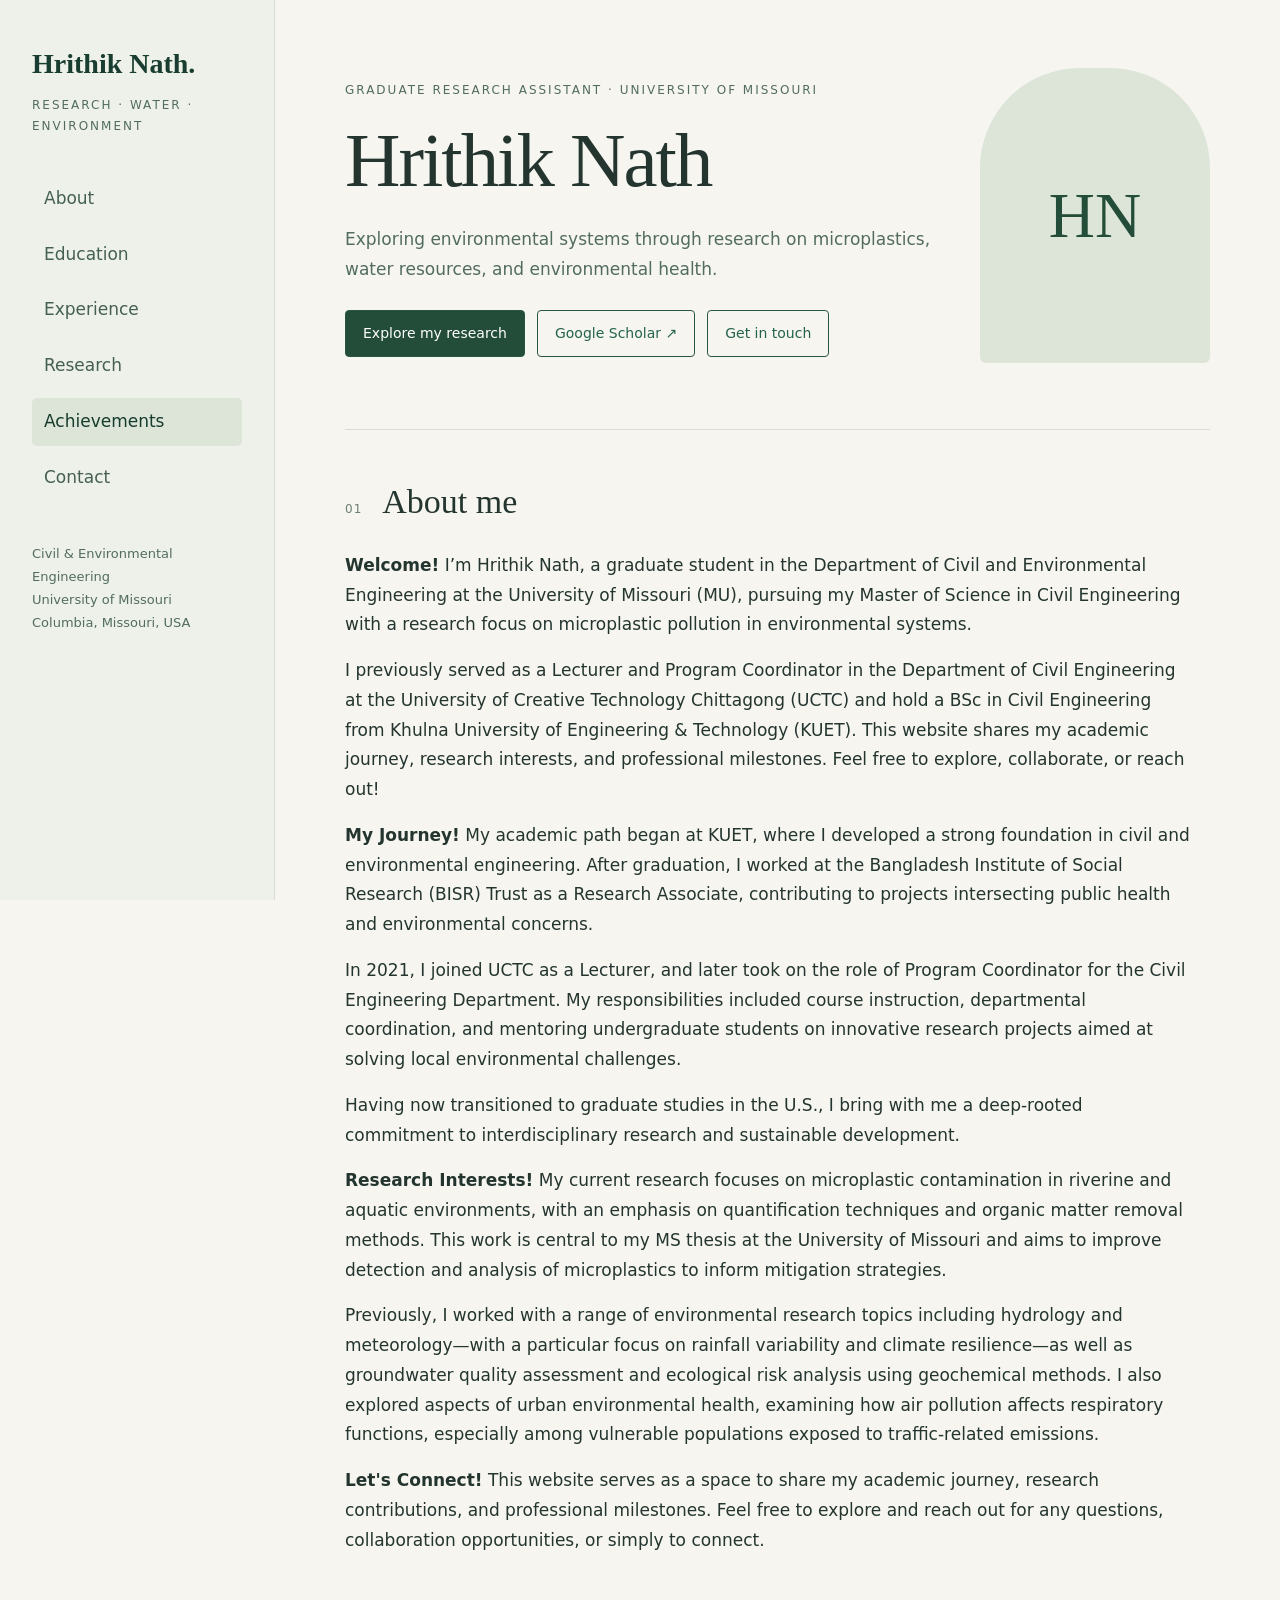
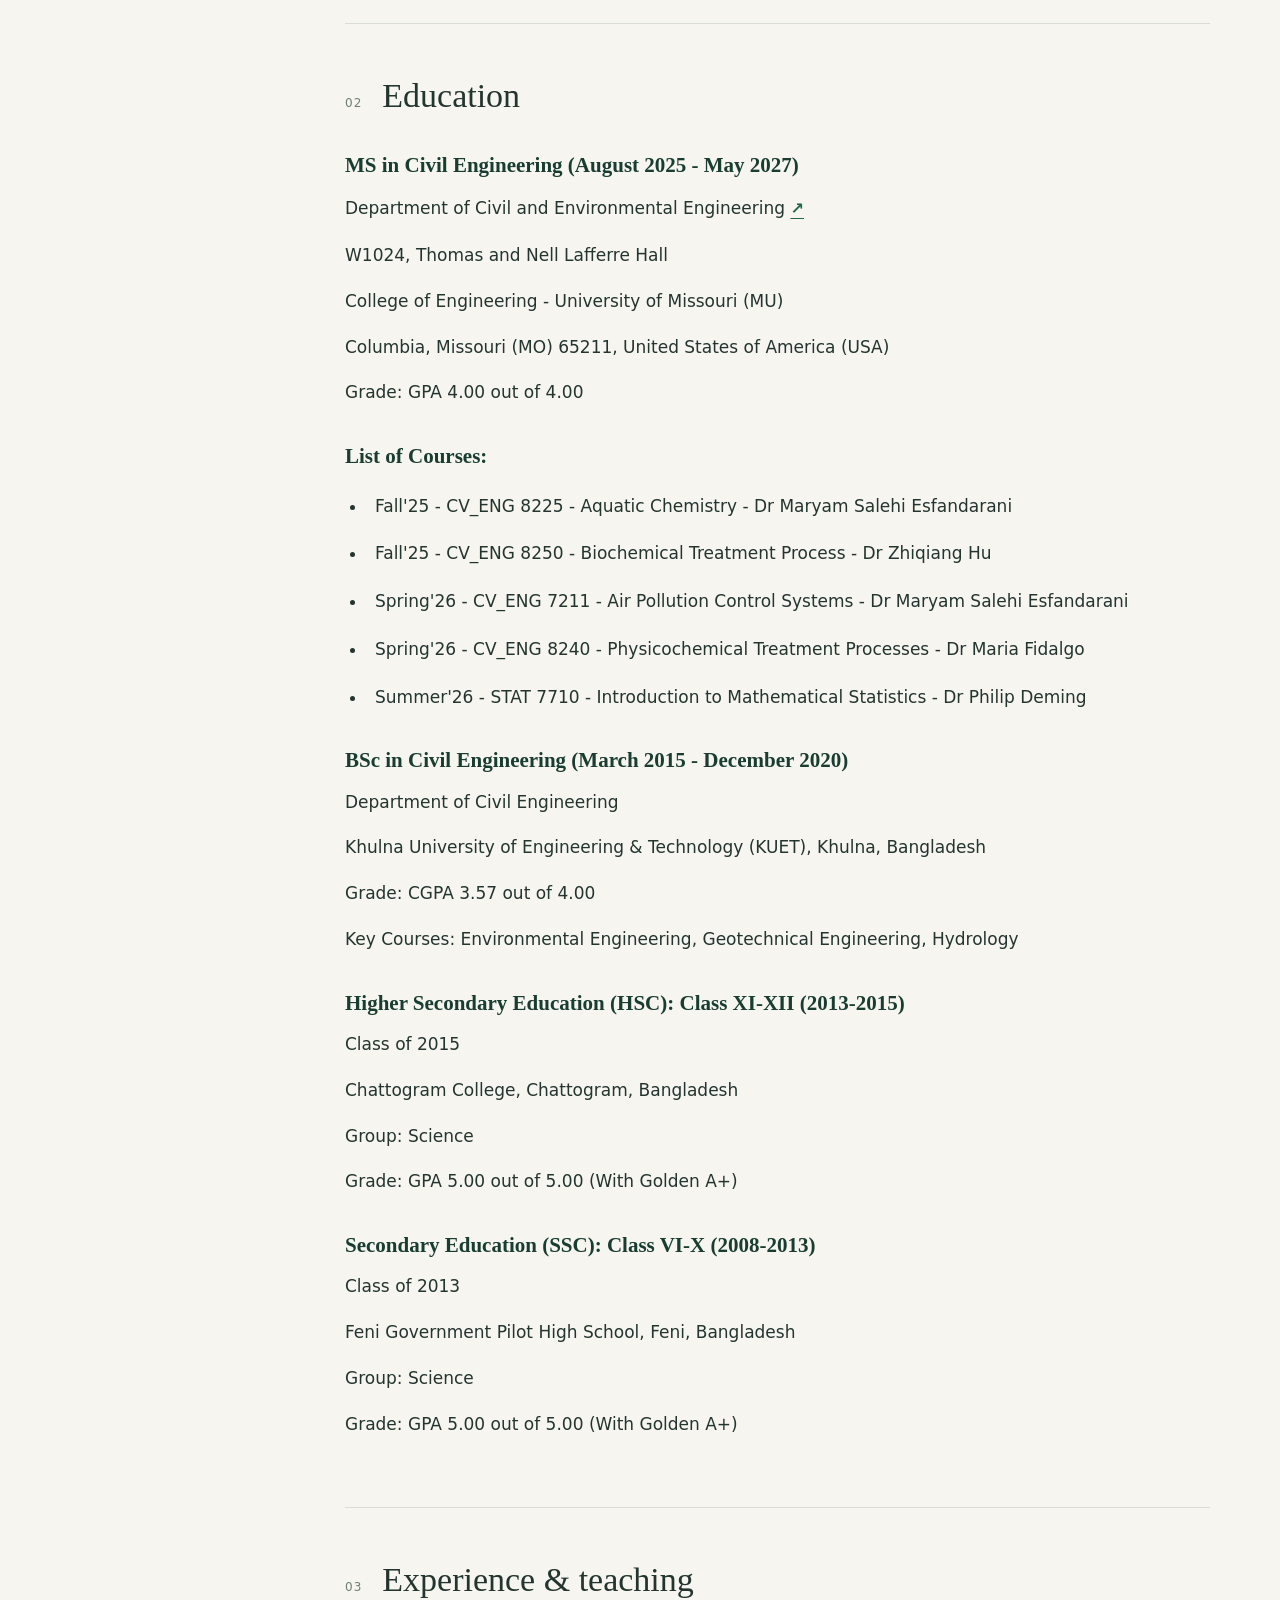
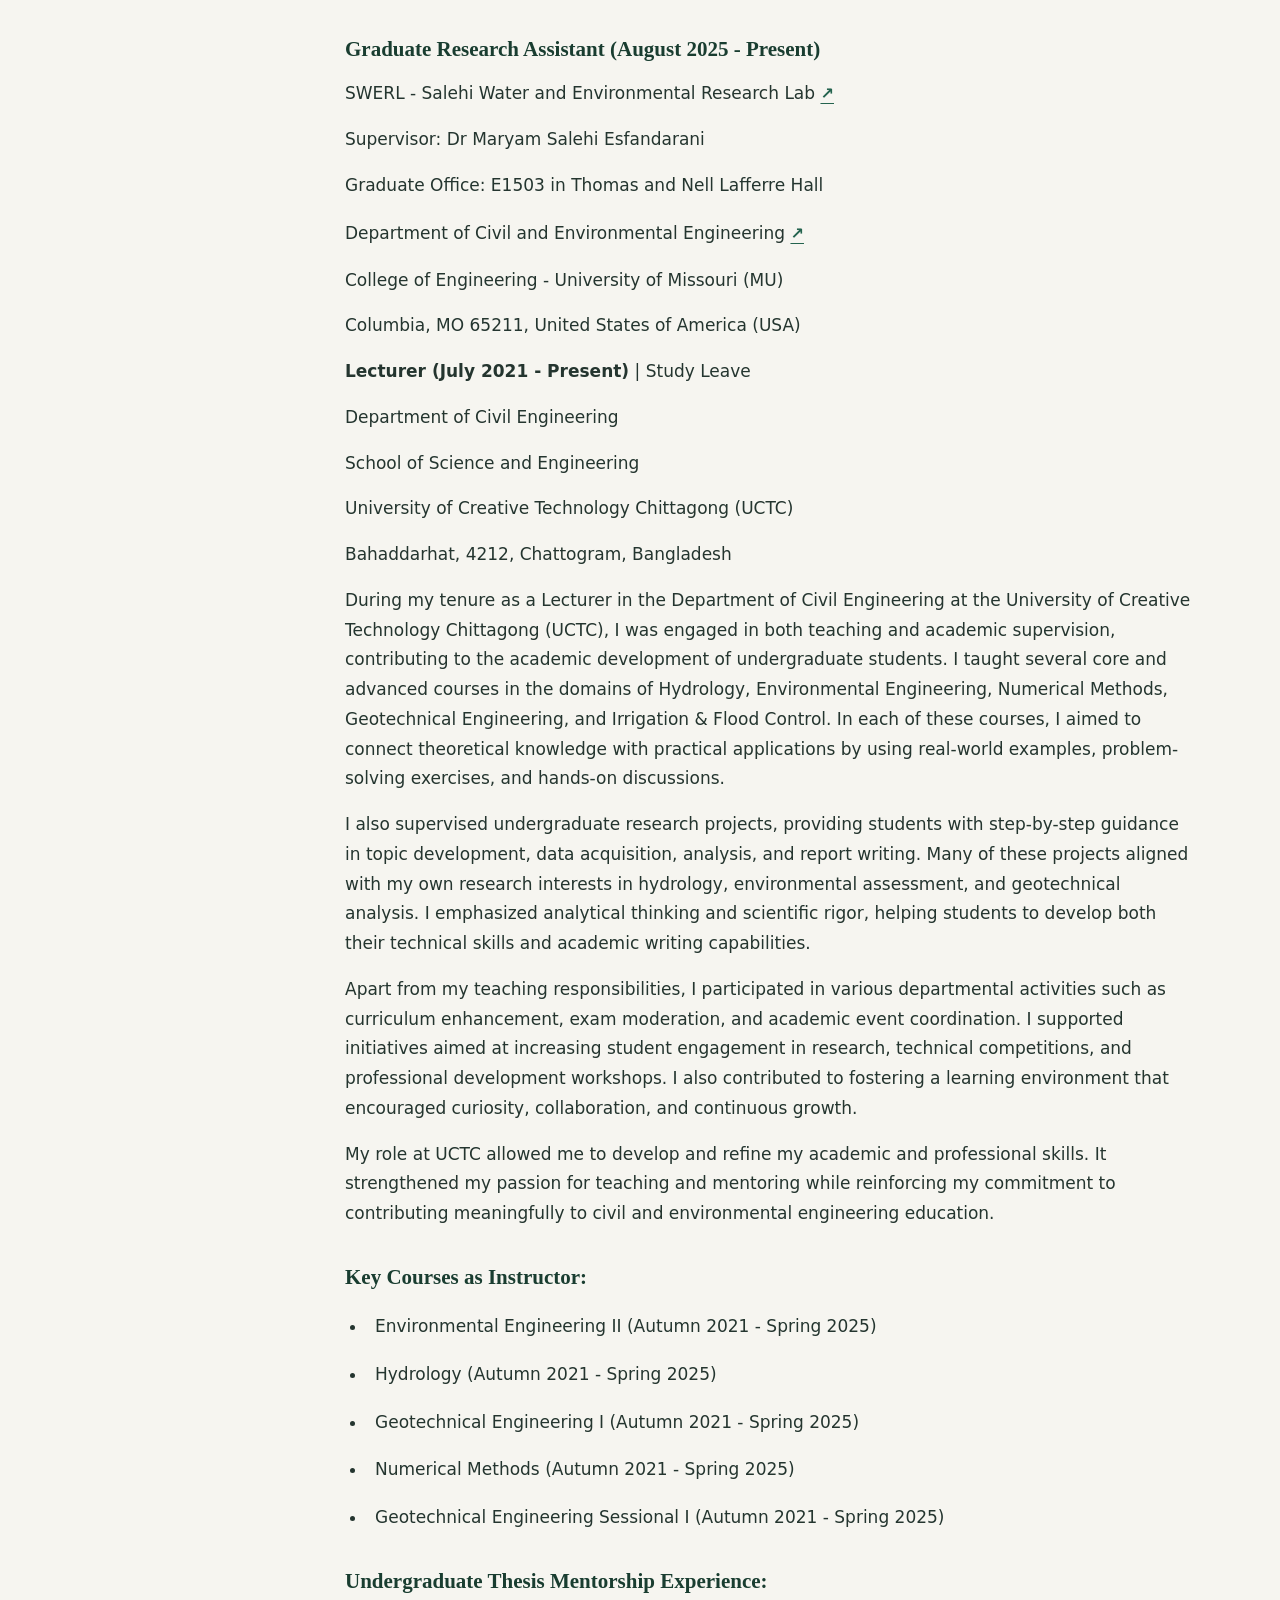
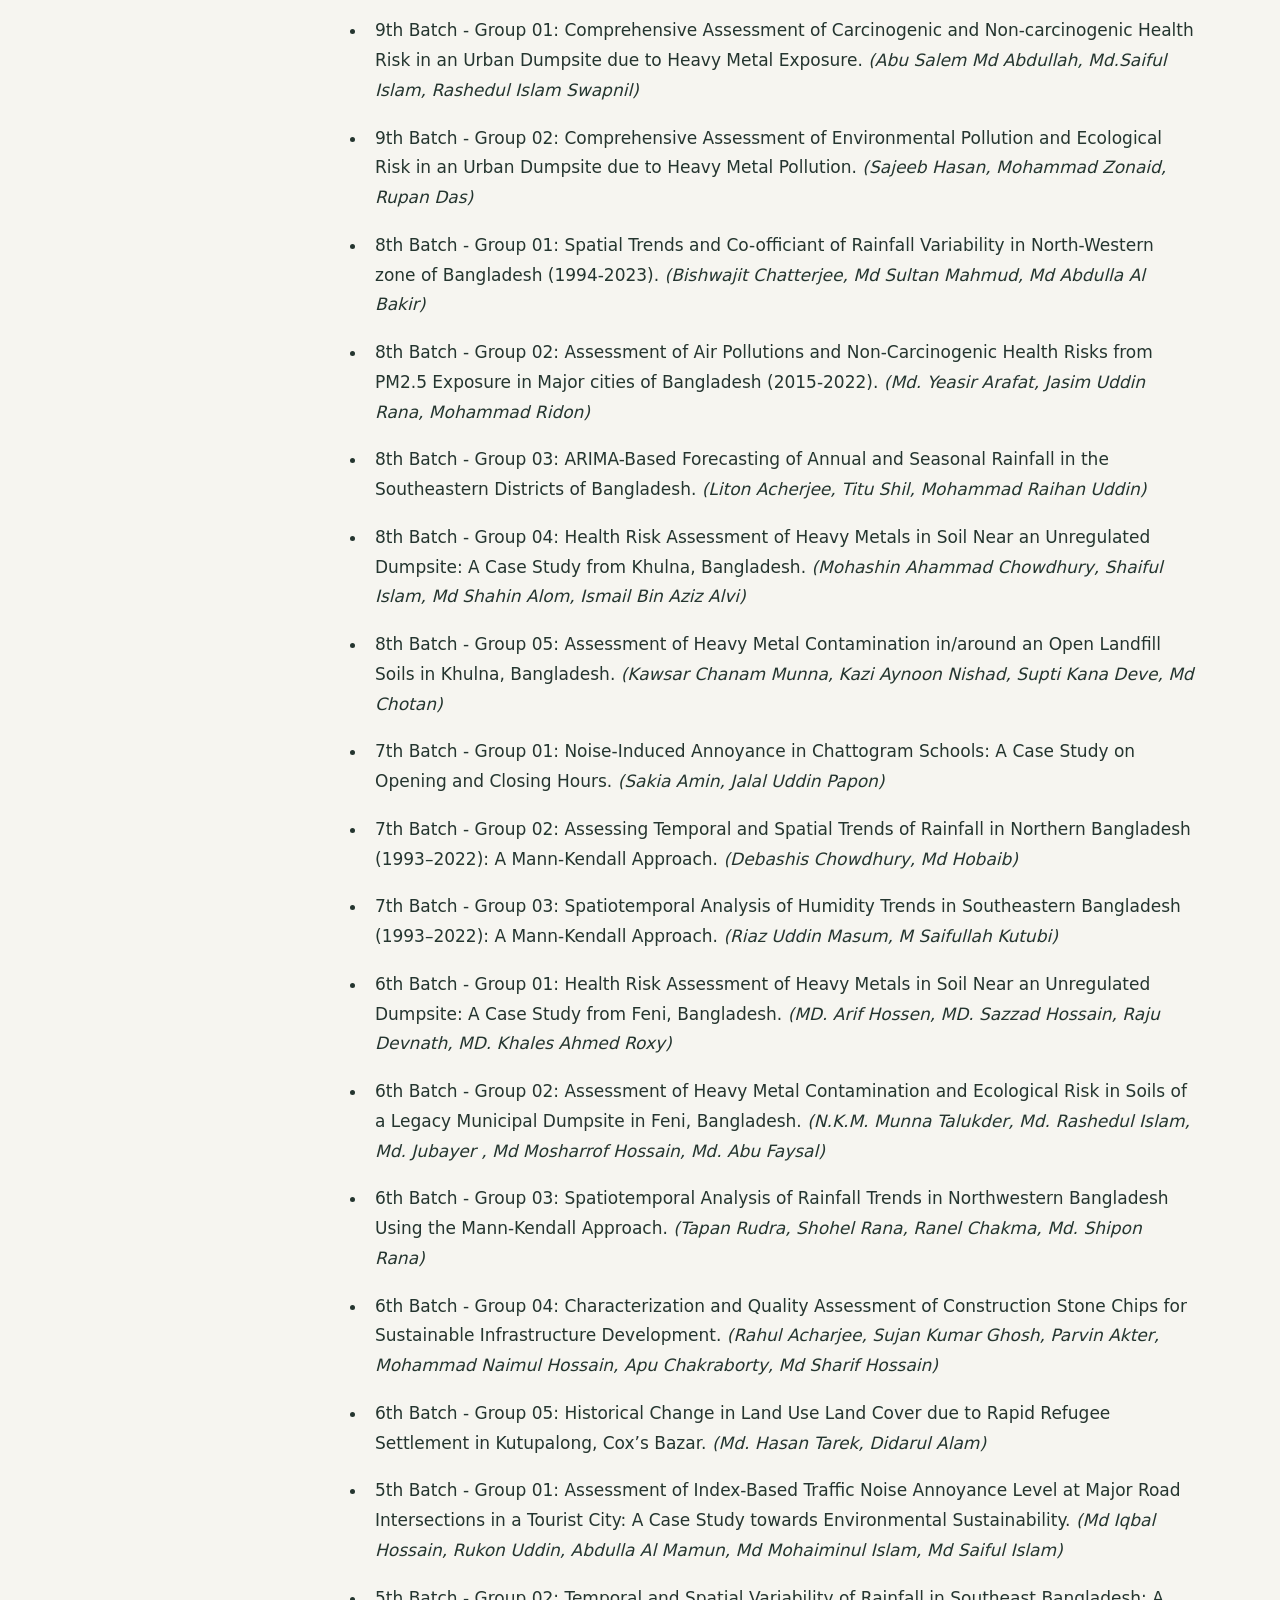
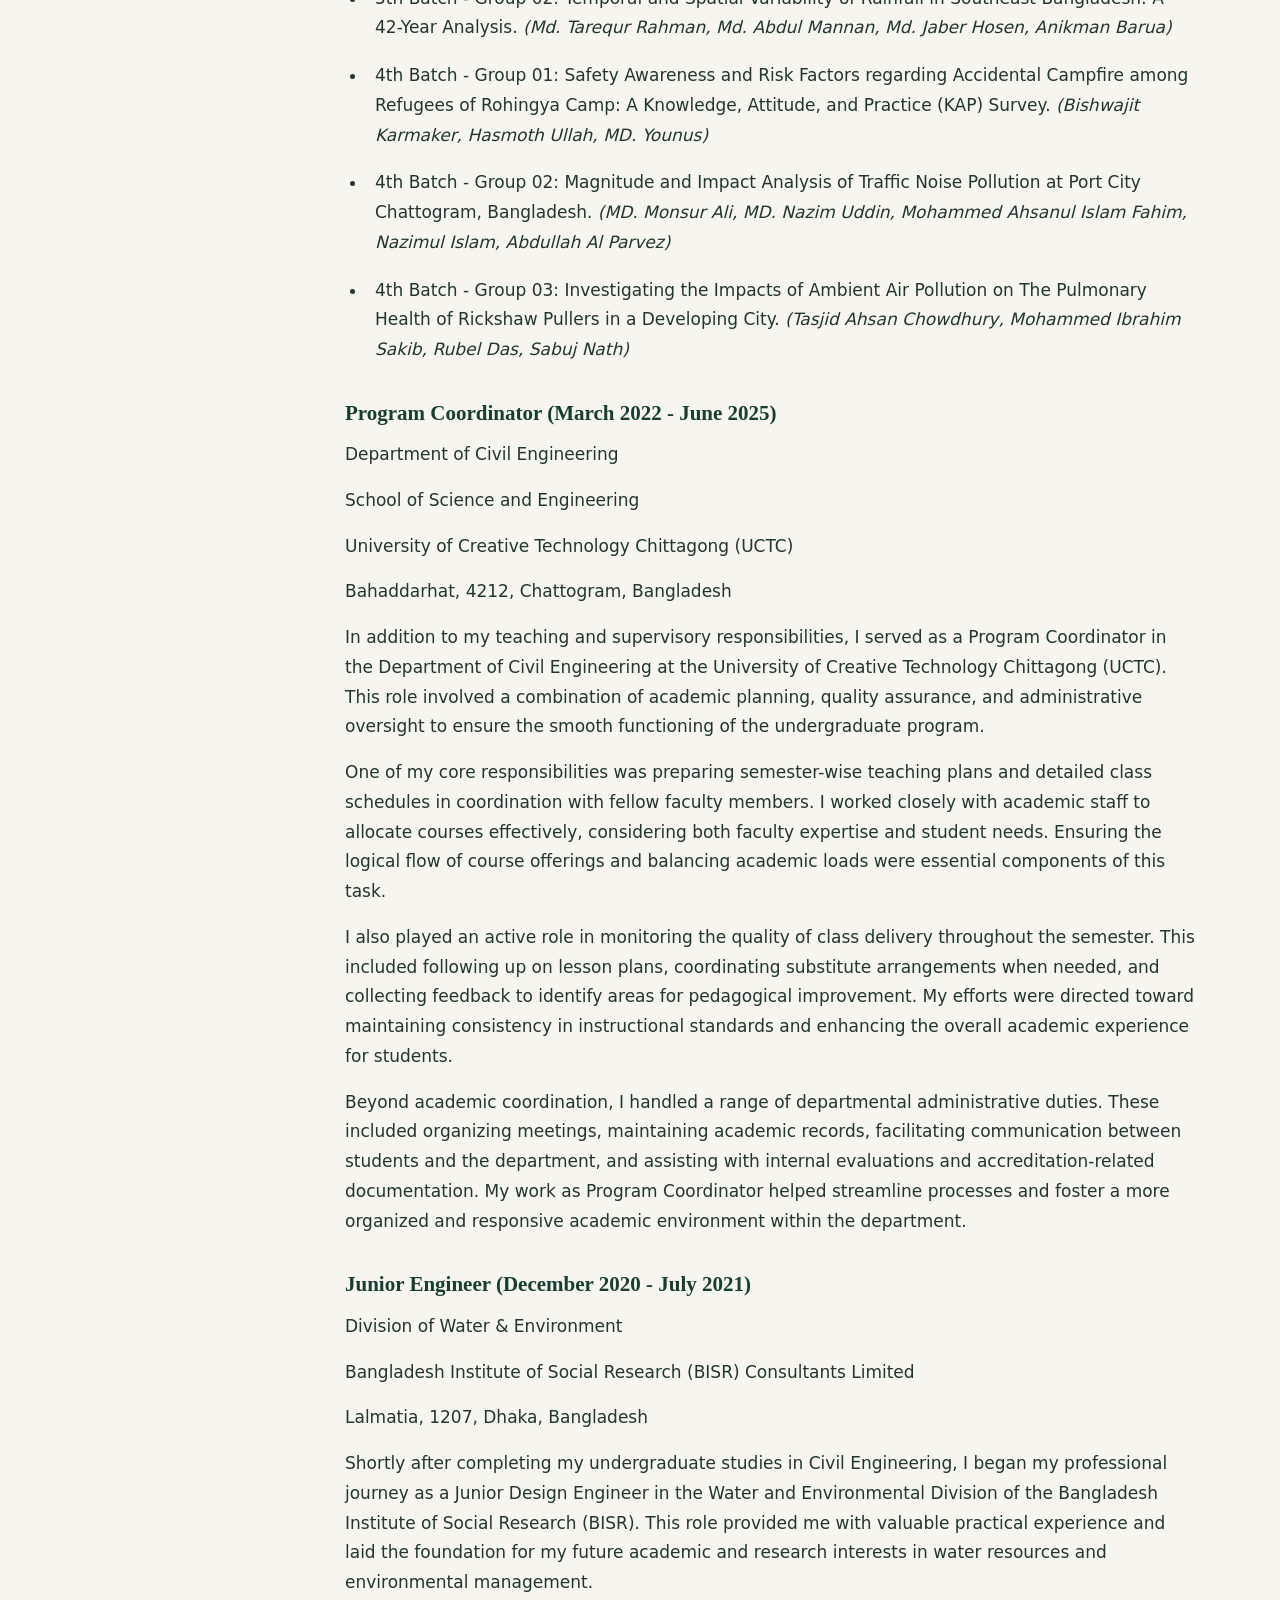
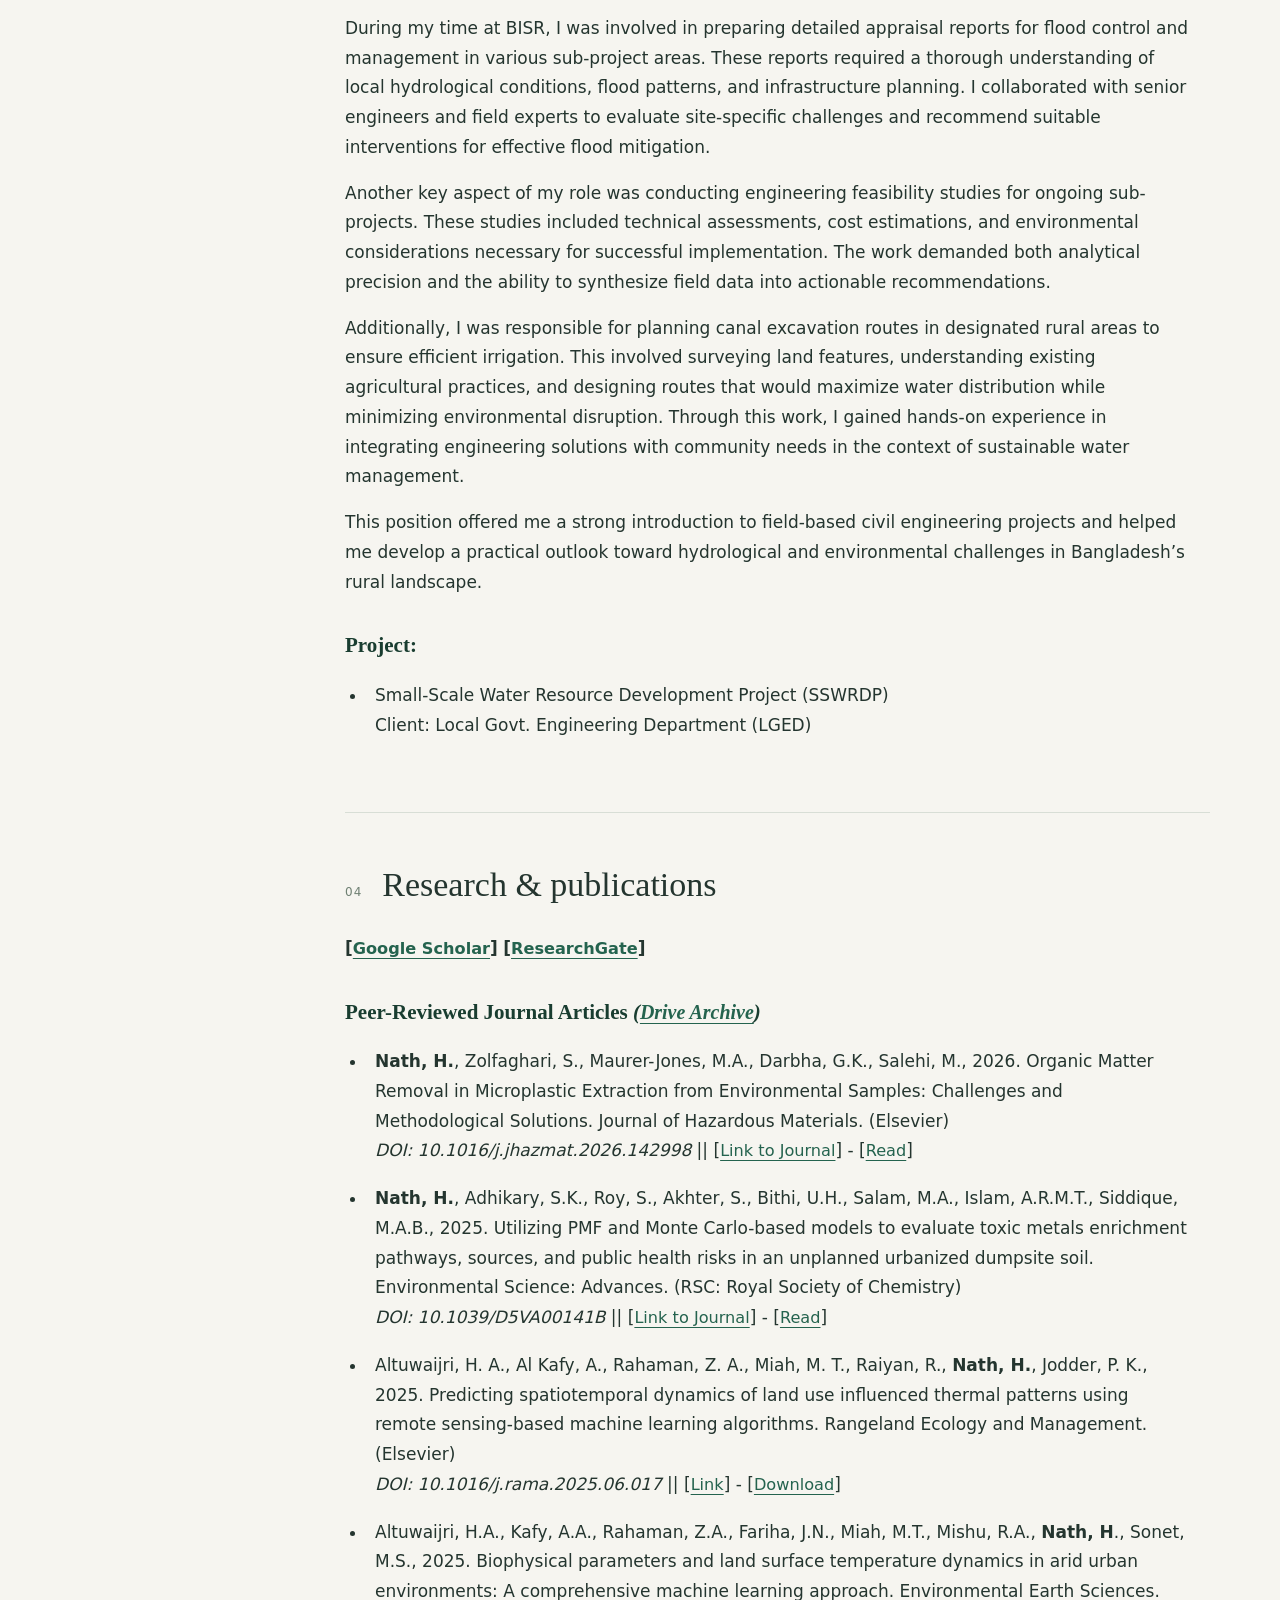
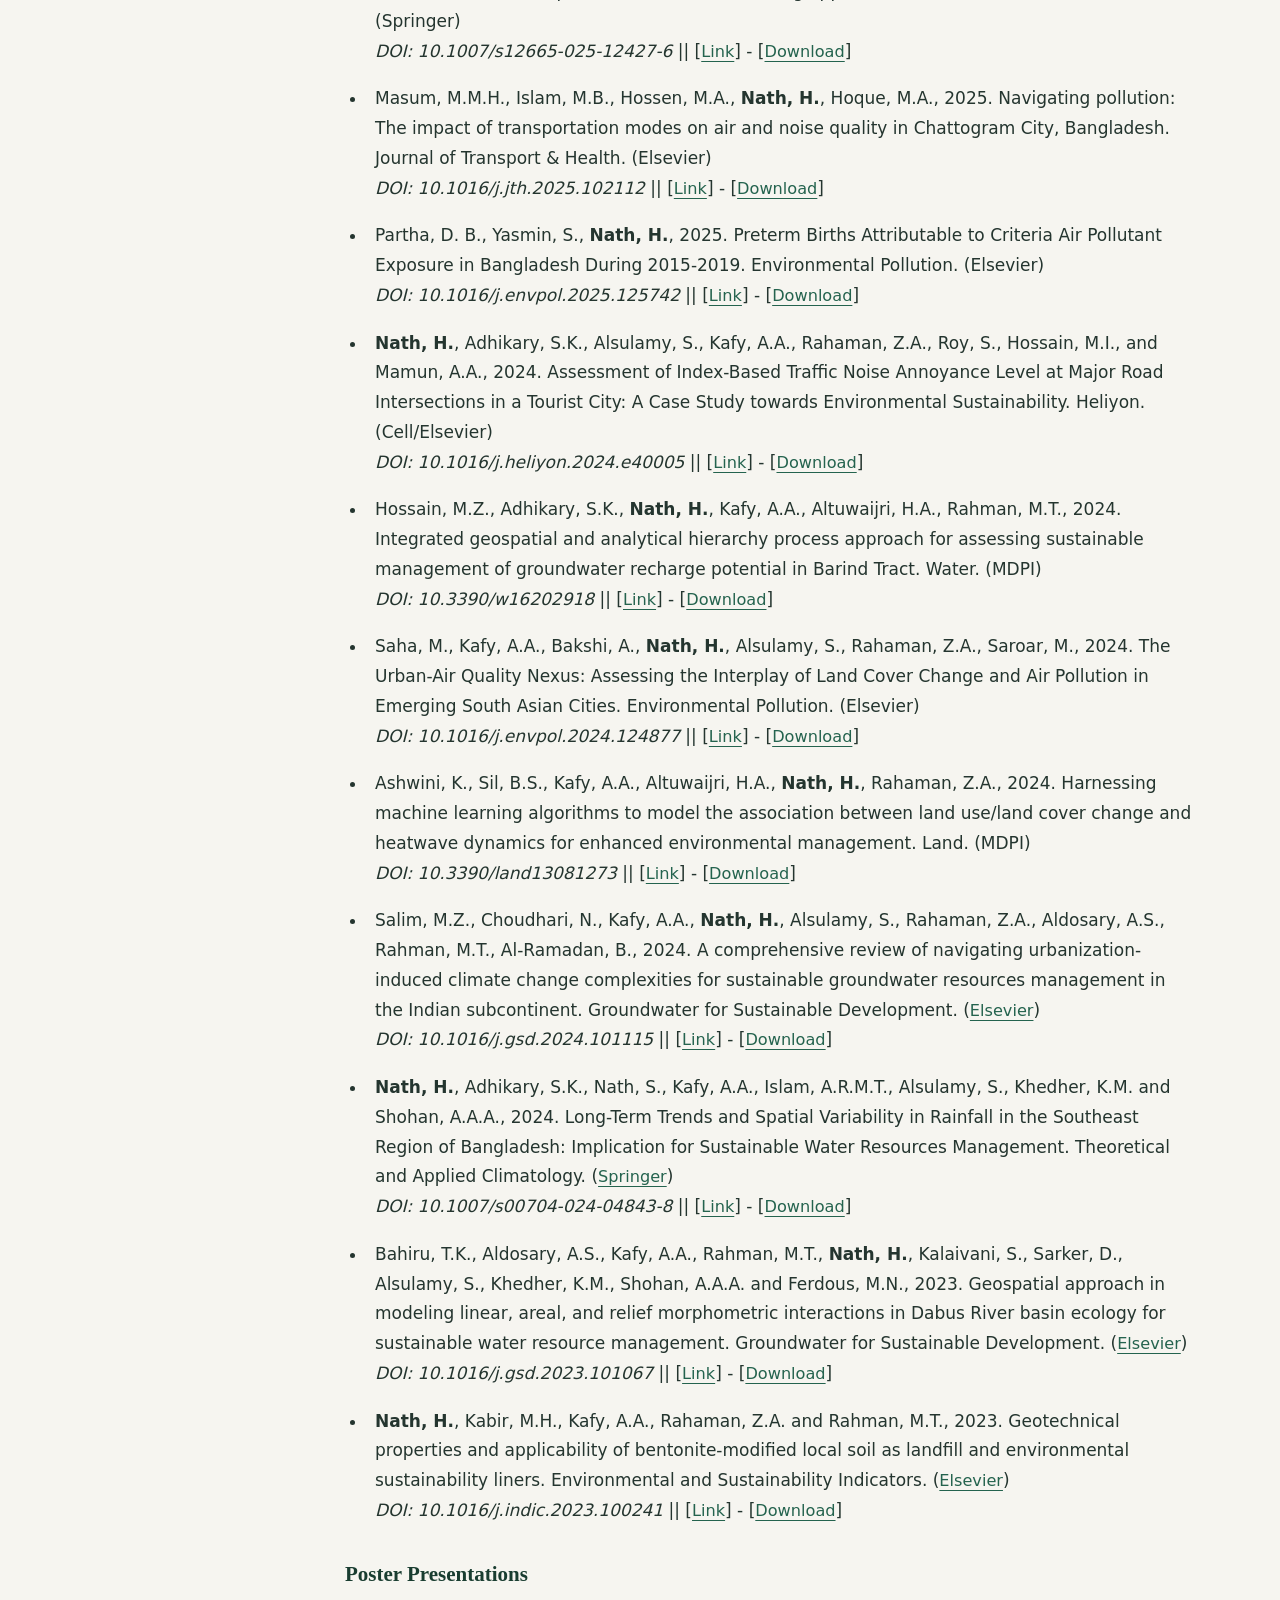
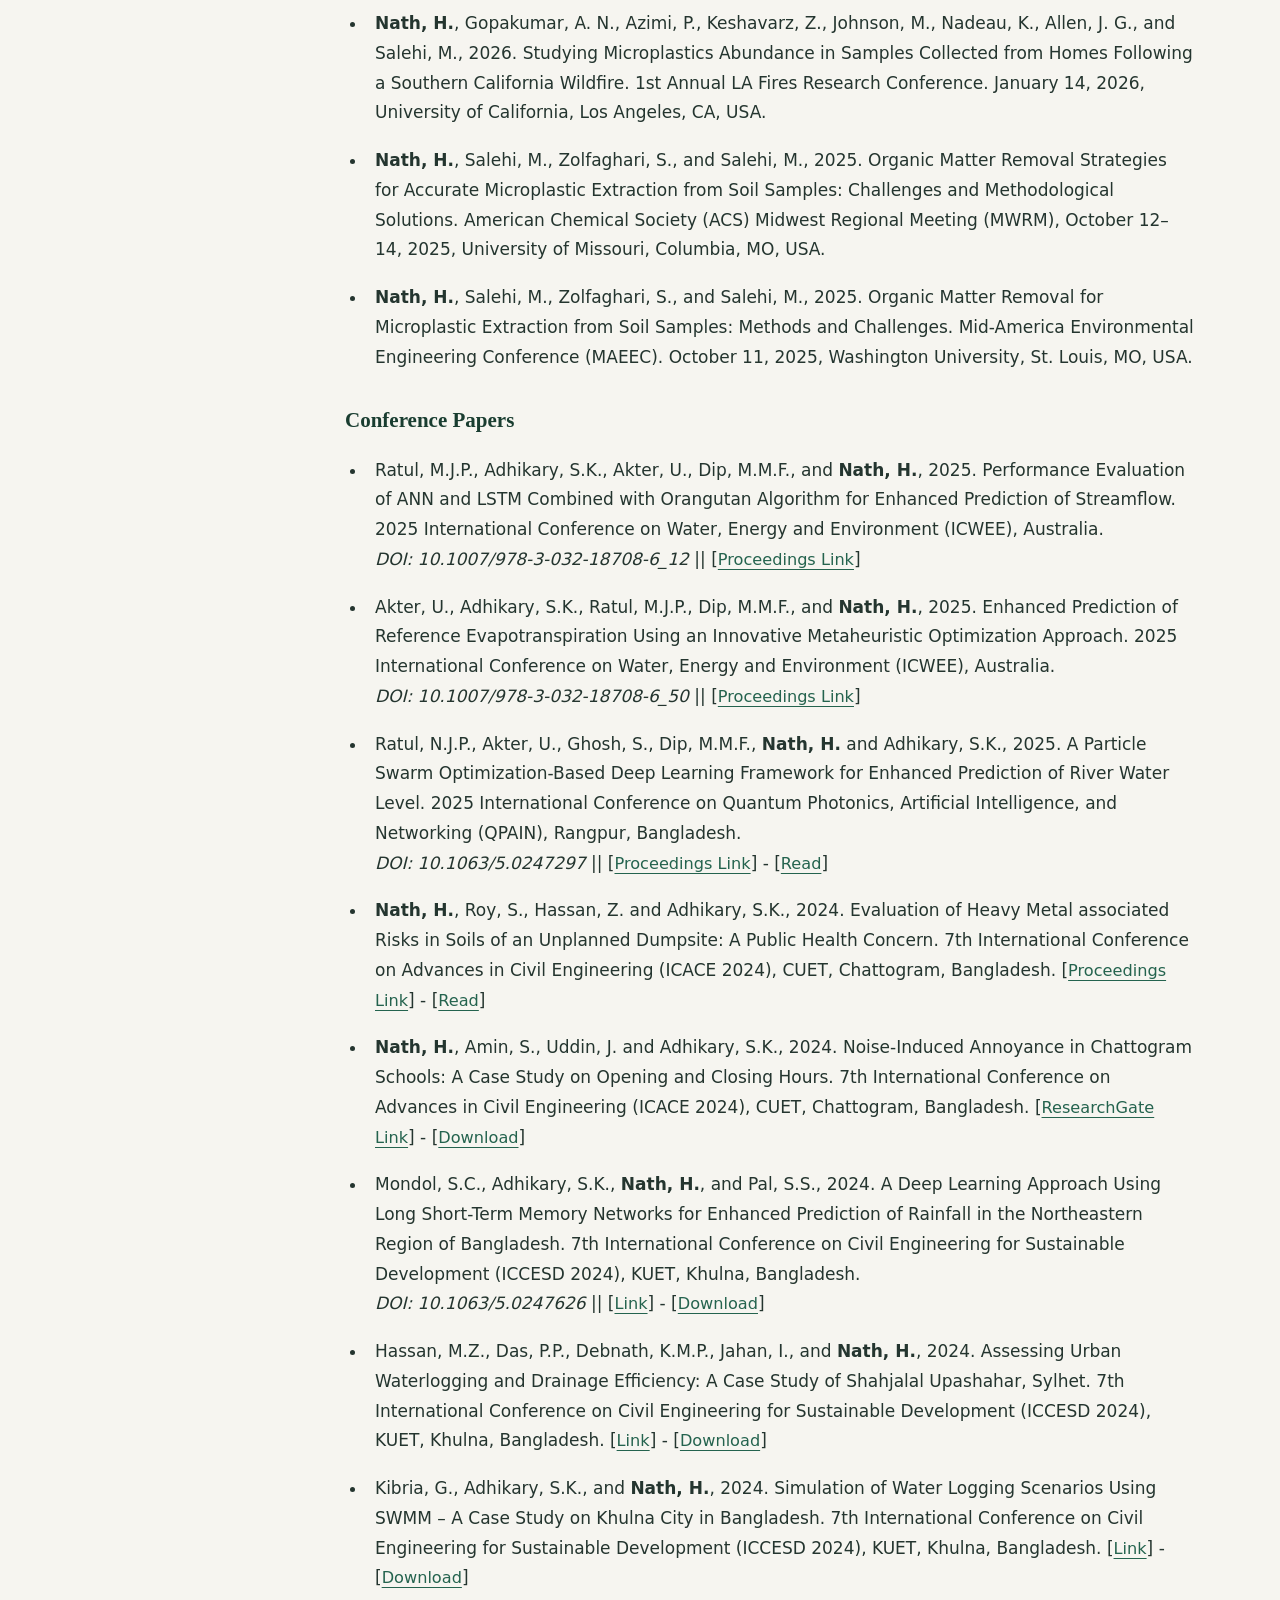
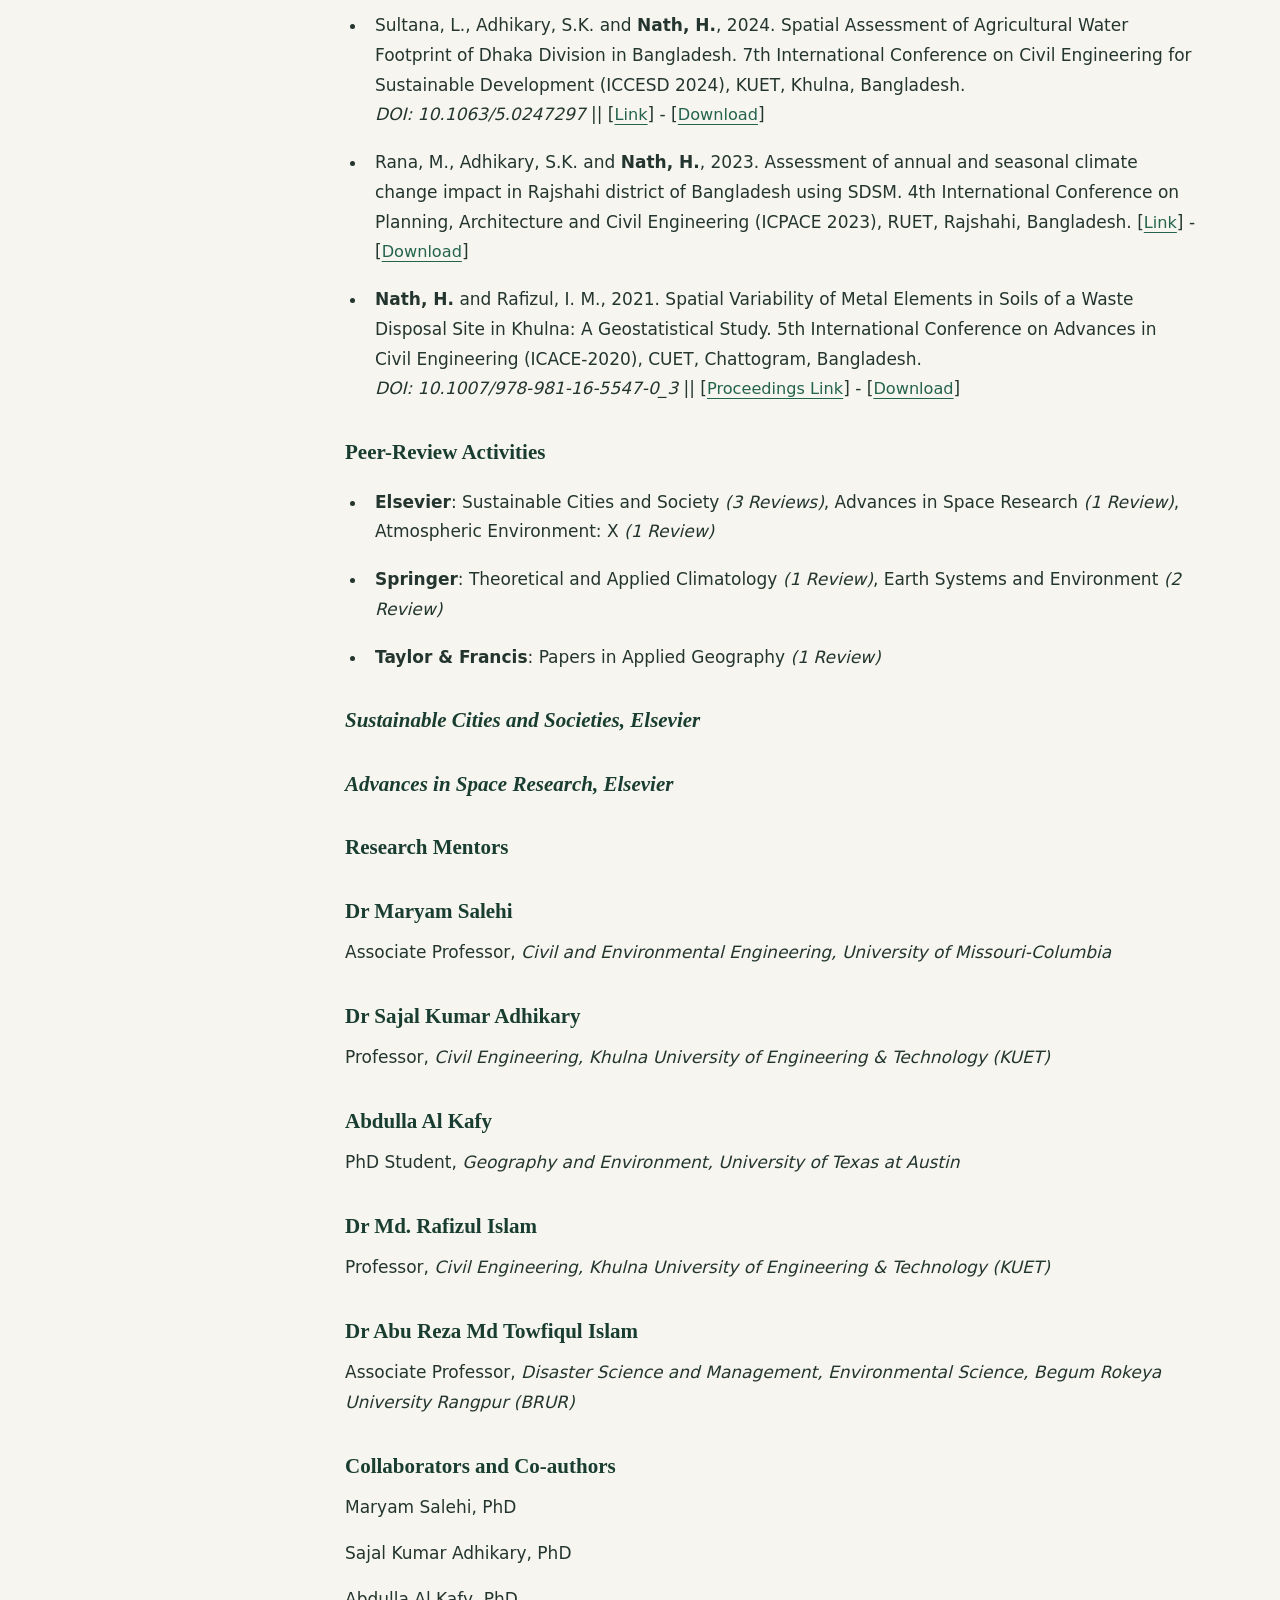
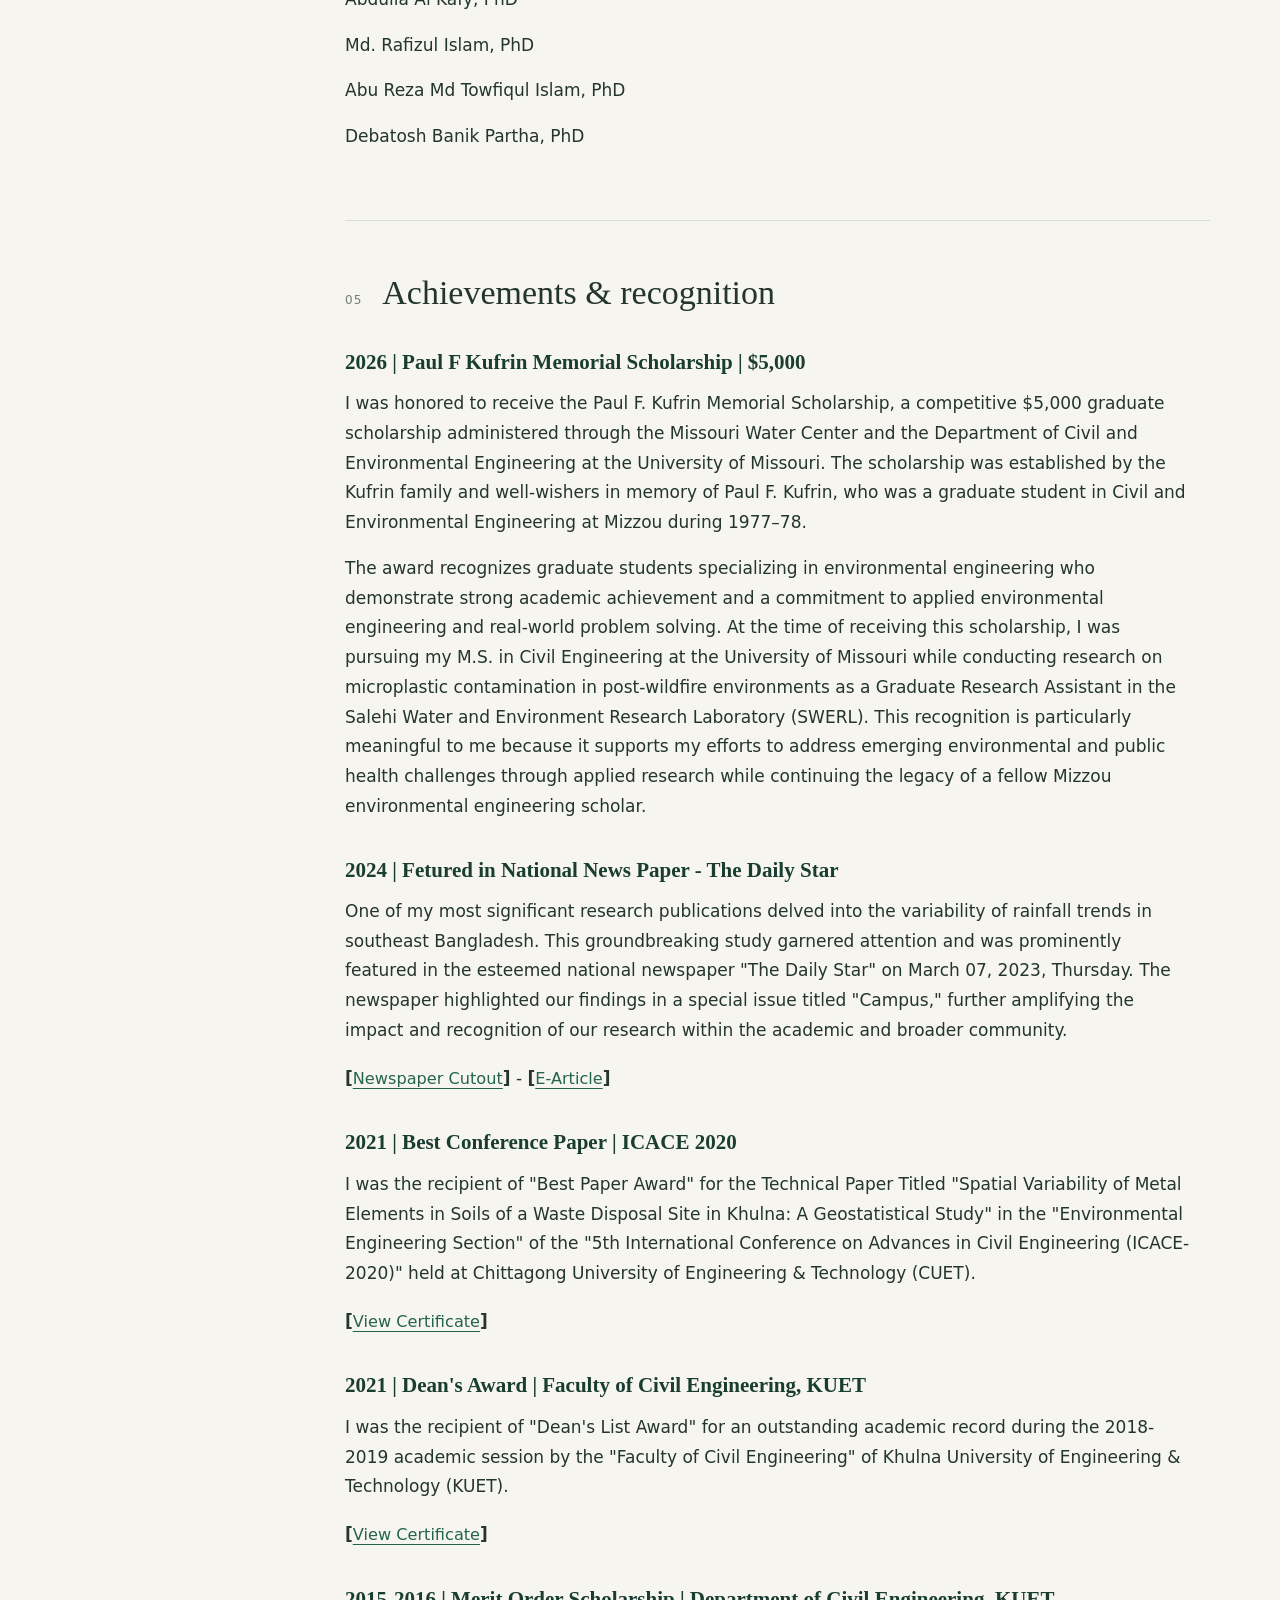
==== commit d1880573: "Add files via upload" ====
--- a/index.html
+++ b/index.html
@@ -1,14 +1,15 @@
 <!DOCTYPE html>
-<html lang="en"><head><meta charset="utf-8"><meta name="viewport" content="width=device-width,initial-scale=1"><title>Hrithik Nath | Civil &amp; Environmental Engineering</title><meta name="description" content="Hrithik Nath — Graduate Research Assistant at the University of Missouri. Research, publications, education, teaching, and achievements in civil and environmental engineering."><meta name="theme-color" content="#234d38"><style>*{box-sizing:border-box}html{scroll-behavior:smooth;scroll-padding-top:32px}body{margin:0;background:#f6f5f0;color:#24352f;font:17px/1.75 system-ui,-apple-system,BlinkMacSystemFont,"Segoe UI",sans-serif}a{color:#24634e;text-underline-offset:4px}a:hover{color:#112e24}a:focus-visible,button:focus-visible{outline:3px solid #b8852e;outline-offset:5px}aside{position:fixed;inset:0 auto 0 0;width:275px;padding:48px 32px;border-right:1px solid #d8ded6;background:#eef1e9;overflow:auto}.brand{font:700 28px Georgia,serif;text-decoration:none;color:#193d30}.caption{font-size:12px;letter-spacing:2px;text-transform:uppercase;color:#526c60;margin:12px 0 38px}nav{display:grid;gap:8px}nav a{padding:9px 12px;text-decoration:none;border-radius:5px;color:#456052}nav a:hover,nav a.active{background:#dce5d8;color:#163c2d}.sidebar-bottom{margin-top:42px;font-size:13px;color:#526c60}main{margin-left:275px;max-width:1280px;padding:68px 70px}.hero{display:grid;grid-template-columns:1fr 230px;gap:44px;align-items:center;padding-bottom:66px;border-bottom:1px solid #d8ded6}.eyebrow{font-size:12px;letter-spacing:2px;text-transform:uppercase;color:#526c60}h1{font:normal clamp(44px,6vw,78px)/1.08 Georgia,serif;letter-spacing:-2px;margin:16px 0 22px}h2{font:normal 34px/1.2 Georgia,serif;margin:0}h3{font:600 21px/1.4 Georgia,serif;color:#193d30;margin:34px 0 12px}.intro{color:#526c60;max-width:600px}.portrait{width:100%;height:295px;object-fit:cover;object-position:50% 20%;border-radius:100px 100px 6px 6px;background:#dce5d8}.buttons{display:flex;flex-wrap:wrap;gap:12px;margin-top:26px}.button{border:1px solid #28563e;border-radius:4px;padding:10px 17px;text-decoration:none;font-size:14px}.primary{background:#234d38;color:white}.primary:hover{background:#163624;color:white}section{padding:52px 0;border-bottom:1px solid #d8ded6}.section-title{display:flex;gap:20px;align-items:baseline;margin-bottom:28px}.section-title>span{font-size:12px;color:#6f8073;letter-spacing:1px}.prose{max-width:850px}.prose p{margin:0 0 16px;overflow-wrap:anywhere}.prose ul{padding-left:22px;margin:20px 0}.prose li{padding-left:8px;margin-bottom:18px}.prose a{font-size:.95em}.prose strong{font-weight:600}.prose p:has(>a){line-height:1.9}.contact{background:#e9eee5;padding:30px;border-radius:8px}.contact p{margin:10px 0;overflow-wrap:anywhere}footer{font-size:13px;color:#526c60;padding:28px 0}.skip{position:fixed;top:-100px;left:20px;background:white;padding:10px;z-index:5}.skip:focus{top:10px}.menu{display:none}@media(min-width:1500px){main{margin-left:calc(275px + (100vw - 1500px)/2)}}@media(max-width:1050px){aside{width:225px;padding:32px 22px}main{margin-left:225px;padding:44px 36px}.hero{grid-template-columns:1fr 170px;gap:26px}.portrait{height:240px}}@media(max-width:750px){html{scroll-padding-top:85px}aside{position:sticky;top:0;width:100%;padding:14px 20px;z-index:3;border-right:0;border-bottom:1px solid #d8ded6;overflow:visible}.brand{font-size:23px}.caption,.sidebar-bottom{display:none}.menu{display:block;float:right;background:transparent;border:1px solid #526c60;border-radius:4px;padding:7px 12px;color:#193d30}nav{display:none;margin-top:15px;grid-template-columns:1fr 1fr}nav.open{display:grid}main{margin:0;padding:36px 22px}.hero{display:flex;flex-direction:column-reverse;align-items:flex-start;gap:22px;padding-bottom:36px}.portrait{width:150px;height:190px}h1{font-size:52px}h2{font-size:29px}section{padding:36px 0}.contact{padding:20px}}@media(prefers-reduced-motion:reduce){html{scroll-behavior:auto}}@media print{aside,.buttons,.skip{display:none}main{margin:0;padding:0;max-width:none}body{background:white;font-size:11pt}.hero{grid-template-columns:1fr 120px}.portrait{height:150px}section{break-inside:auto}a{color:inherit}h2,h3{break-after:avoid}}</style></head><body><a class="skip" href="#main">Skip to content</a><aside><a class="brand" href="#home">Hrithik Nath<span aria-hidden="true">.</span></a><button class="menu" aria-expanded="false" aria-controls="navigation">Menu</button><p class="caption">Research · Water · Environment</p><nav id="navigation" aria-label="Main navigation"><a href="#bio">About</a><a href="#education">Education</a><a href="#experience">Experience</a><a href="#research">Research</a><a href="#achievements">Achievements</a><a href="#contact">Contact</a></nav><div class="sidebar-bottom">Civil &amp; Environmental Engineering<br>University of Missouri<br>Columbia, Missouri, USA</div></aside><main id="main"><header id="home" class="hero"><div><span class="eyebrow">Graduate Research Assistant · University of Missouri</span><h1>Hrithik Nath</h1><p class="intro">Exploring environmental systems through research on microplastics, water resources, and environmental health.</p><div class="buttons"><a class="button primary" href="#research">Explore my research</a><a class="button" href="https://scholar.google.com/citations?user=HK8PINkAAAAJ&amp;hl=en" target="_blank" rel="noopener noreferrer">Google Scholar ↗</a><a class="button" href="mailto:hrithiknath@missouri.edu">Get in touch</a></div></div><div class="portrait" role="img" aria-label="Hrithik Nath monogram" style="display:grid;place-items:center;font:64px Georgia,serif;color:#234d38">HN</div></header><!-- EDIT: About me -->
-<section id="bio" aria-labelledby="bio-title"><div class="section-title"><span>01</span><h2 id="bio-title">About me</h2></div><div class="prose"><p><strong>Welcome!</strong> I’m Hrithik Nath, a graduate student in the Department of Civil and Environmental Engineering at the University of Missouri (MU), pursuing my Master of Science in Civil Engineering with a research focus on microplastic pollution in environmental systems.</p><p>I previously served as a Lecturer and Program Coordinator in the Department of Civil Engineering at the University of Creative Technology Chittagong (UCTC) and hold a BSc in Civil Engineering from Khulna University of Engineering &amp; Technology (KUET). This website shares my academic journey, research interests, and professional milestones. Feel free to explore, collaborate, or reach out!</p><p><strong>My Journey!</strong> My academic path began at KUET, where I developed a strong foundation in civil and environmental engineering. After graduation, I worked at the Bangladesh Institute of Social Research (BISR) Trust as a Research Associate, contributing to projects intersecting public health and environmental concerns.</p><p>In 2021, I joined UCTC as a Lecturer, and later took on the role of Program Coordinator for the Civil Engineering Department. My responsibilities included course instruction, departmental coordination, and mentoring undergraduate students on innovative research projects aimed at solving local environmental challenges.</p><p>Having now transitioned to graduate studies in the U.S., I bring with me a deep-rooted commitment to interdisciplinary research and sustainable development.</p><p><strong>Research Interests!</strong> My current research focuses on microplastic contamination in riverine and aquatic environments, with an emphasis on quantification techniques and organic matter removal methods. This work is central to my MS thesis at the University of Missouri and aims to improve detection and analysis of microplastics to inform mitigation strategies.</p><p>Previously, I worked with a range of environmental research topics including hydrology and meteorology—with a particular focus on rainfall variability and climate resilience—as well as groundwater quality assessment and ecological risk analysis using geochemical methods. I also explored aspects of urban environmental health, examining how air pollution affects respiratory functions, especially among vulnerable populations exposed to traffic-related emissions.</p><p><strong>Let&#x27;s Connect!</strong><strong> </strong>This website serves as a space to share my academic journey, research contributions, and professional milestones. Feel free to explore and reach out for any questions, collaboration opportunities, or simply to connect.</p></div></section><!-- EDIT: Education -->
-<section id="education" aria-labelledby="education-title"><div class="section-title"><span>02</span><h2 id="education-title">Education</h2></div><div class="prose"><h3><strong>MS in Civil Engineering</strong><strong> </strong><strong>(August 2025 - May 2027)</strong></h3><p>Department of Civil and Environmental Engineering <a href="https://engineering.missouri.edu/departments/cee/" target="_blank" rel="noopener noreferrer"><strong>↗</strong></a></p><p>W1024, Thomas and Nell Lafferre Hall</p><p>College of Engineering - University of Missouri (MU)</p><p>Columbia, Missouri (MO) 65211, United States of America (USA)</p><p>Grade: GPA 4.00 out of 4.00</p><h3><br><strong>List of Courses:</strong></h3><ul><li>Fall&#x27;25 - CV_ENG 8225 - Aquatic Chemistry - Dr Maryam Salehi Esfandarani</li><li>Fall&#x27;25 - CV_ENG 8250 - Biochemical Treatment Process - Dr Zhiqiang Hu</li><li>Spring&#x27;26 - CV_ENG 7211 - Air Pollution Control Systems - Dr Maryam Salehi Esfandarani</li><li>Spring&#x27;26 - CV_ENG 8240 - Physicochemical Treatment Processes - Dr Maria Fidalgo</li><li>Summer&#x27;26 - STAT 7710 - Introduction to Mathematical Statistics - Dr Philip Deming</li></ul><h3><strong>B</strong><strong>Sc </strong><strong>in Civil Engineering </strong><strong>(M</strong><strong>arch </strong><strong>2015 - December 2020)</strong></h3><p>Department of Civil Engineering</p><p>Khulna University of Engineering &amp; Technology (KUET), Khulna, Bangladesh</p><p>Grade: CGPA 3.57 out of 4.00</p><p>Key Courses: Environmental Engineering, Geotechnical Engineering, Hydrology</p><h3><strong>Higher </strong><strong>Secondary Education</strong><strong> (HSC): Class XI-XII </strong><strong>(201</strong><strong>3</strong><strong>-20</strong><strong>15</strong><strong>)</strong></h3><p>Class of 2015</p><p>Chattogram College, Chattogram, Bangladesh</p><p>Group: Science</p><p>Grade: GPA 5.00 out of 5.00 (With Golden A+)</p><h3><strong>S</strong><strong>econdary</strong><strong> </strong><strong>Education </strong><strong>(</strong><strong>S</strong><strong>SC): C</strong><strong>lass</strong><strong> </strong><strong>V</strong><strong>I-X </strong><strong>(20</strong><strong>08</strong><strong>-201</strong><strong>3</strong><strong>)</strong></h3><p>Class of 2013</p><p>Feni Government Pilot High School, Feni, Bangladesh</p><p>Group: Science</p><p>Grade: GPA 5.00 out of 5.00 (With Golden A+)</p></div></section><!-- EDIT: Experience & teaching -->
-<section id="experience" aria-labelledby="experience-title"><div class="section-title"><span>03</span><h2 id="experience-title">Experience & teaching</h2></div><div class="prose"><h3><strong>Graduate Research Assistant</strong><strong> </strong><strong>(</strong><strong>August 2025 - Present</strong><strong>)</strong></h3><p>SWERL - Salehi Water and Environmental Research Lab <a href="https://mshfp.mufaculty.umsystem.edu/home/about" target="_blank" rel="noopener noreferrer"><strong>↗</strong></a></p><p>Supervisor: Dr Maryam Salehi Esfandarani</p><p>Graduate Office: E1503 in Thomas and Nell Lafferre Hall</p><p>Department of Civil and Environmental Engineering <a href="https://engineering.missouri.edu/departments/cee/" target="_blank" rel="noopener noreferrer"><strong>↗</strong></a></p><p>College of Engineering - University of Missouri (MU)</p><p>Columbia, MO 65211, United States of America (USA)</p><p><strong>Lecturer </strong><strong>(July 2021 - </strong><strong>Present</strong><strong>)</strong> | Study Leave</p><p>Department of Civil Engineering</p><p>School of Science and Engineering</p><p>University of Creative Technology Chittagong (UCTC)</p><p>Bahaddarhat, 4212, Chattogram, Bangladesh</p><p>During my tenure as a Lecturer in the Department of Civil Engineering at the University of Creative Technology Chittagong (UCTC), I was engaged in both teaching and academic supervision, contributing to the academic development of undergraduate students. I taught several core and advanced courses in the domains of Hydrology, Environmental Engineering, Numerical Methods, Geotechnical Engineering, and Irrigation &amp; Flood Control. In each of these courses, I aimed to connect theoretical knowledge with practical applications by using real-world examples, problem-solving exercises, and hands-on discussions.</p><p>I also supervised undergraduate research projects, providing students with step-by-step guidance in topic development, data acquisition, analysis, and report writing. Many of these projects aligned with my own research interests in hydrology, environmental assessment, and geotechnical analysis. I emphasized analytical thinking and scientific rigor, helping students to develop both their technical skills and academic writing capabilities.</p><p>Apart from my teaching responsibilities, I participated in various departmental activities such as curriculum enhancement, exam moderation, and academic event coordination. I supported initiatives aimed at increasing student engagement in research, technical competitions, and professional development workshops. I also contributed to fostering a learning environment that encouraged curiosity, collaboration, and continuous growth.</p><p>My role at UCTC allowed me to develop and refine my academic and professional skills. It strengthened my passion for teaching and mentoring while reinforcing my commitment to contributing meaningfully to civil and environmental engineering education.</p><h3><strong>Key Courses as Instructor</strong><strong>:</strong></h3><ul><li>Environmental Engineering II (Autumn 2021 - Spring 2025)</li><li>Hydrology (Autumn 2021 - Spring 2025)</li><li>Geotechnical Engineering I (Autumn 2021 - Spring 2025) </li><li>Numerical Methods (Autumn 2021 - Spring 2025)</li><li>Geotechnical Engineering Sessional I (Autumn 2021 - Spring 2025)</li></ul><h3><strong>Undergraduate Thesis </strong><strong>Mentorship Experience</strong><strong>:</strong></h3><ul><li>9th Batch - Group 01: Comprehensive Assessment of Carcinogenic and Non-carcinogenic Health Risk in an Urban Dumpsite due to Heavy Metal Exposure. <em>(Abu Salem Md Abdullah, Md.Saiful Islam, Rashedul Islam Swapnil)</em></li><li>9th Batch - Group 02: Comprehensive Assessment of Environmental Pollution and Ecological Risk in an Urban Dumpsite due to Heavy Metal Pollution. <em>(Sajeeb Hasan, Mohammad Zonaid, Rupan Das)</em></li><li>8th Batch - Group 01: Spatial Trends and Co-officiant of Rainfall Variability in North-Western zone of Bangladesh (1994-2023). <em>(Bishwajit Chatterjee, Md Sultan Mahmud, Md Abdulla Al Bakir)</em></li><li>8th Batch - Group 02: Assessment of Air Pollutions and Non-Carcinogenic Health Risks from PM2.5 Exposure in Major cities of Bangladesh (2015-2022). <em>(Md. Yeasir Arafat, Jasim Uddin Rana, Mohammad Ridon)</em></li><li>8th Batch - Group 03: ARIMA-Based Forecasting of Annual and Seasonal Rainfall in the Southeastern Districts of Bangladesh. <em>(Liton Acherjee, Titu Shil, Mohammad Raihan Uddin)</em></li><li>8th Batch - Group 04: Health Risk Assessment of Heavy Metals in Soil Near an Unregulated Dumpsite: A Case Study from Khulna, Bangladesh. <em>(Mohashin Ahammad Chowdhury, Shaiful Islam, Md Shahin Alom, Ismail Bin Aziz Alvi)</em></li><li>8th Batch - Group 05: Assessment of Heavy Metal Contamination in/around an Open Landfill Soils in Khulna, Bangladesh. <em>(Kawsar Chanam Munna, Kazi Aynoon Nishad, Supti Kana Deve, Md Chotan)</em></li><li>7th Batch - Group 01: Noise-Induced Annoyance in Chattogram Schools: A Case Study on Opening and Closing Hours. <em>(Sakia Amin, Jalal Uddin Papon)</em></li><li>7th Batch - Group 02: Assessing Temporal and Spatial Trends of Rainfall in Northern Bangladesh (1993–2022): A Mann-Kendall Approach. <em>(Debashis Chowdhury, Md Hobaib)</em></li><li>7th Batch - Group 03: Spatiotemporal Analysis of Humidity Trends in Southeastern Bangladesh (1993–2022): A Mann-Kendall Approach. <em>(Riaz Uddin Masum, M Saifullah Kutubi)</em></li><li>6th Batch - Group 01: Health Risk Assessment of Heavy Metals in Soil Near an Unregulated Dumpsite: A Case Study from Feni, Bangladesh. <em>(MD. Arif Hossen, MD. Sazzad Hossain, Raju Devnath, MD. Khales Ahmed Roxy)</em></li><li>6th Batch - Group 02: Assessment of Heavy Metal Contamination and Ecological Risk in Soils of a Legacy Municipal Dumpsite in Feni, Bangladesh. <em>(N.K.M. Munna Talukder, Md. Rashedul Islam, Md. Jubayer , Md Mosharrof Hossain, Md. Abu Faysal)</em></li><li>6th Batch - Group 03: Spatiotemporal Analysis of Rainfall Trends in Northwestern Bangladesh Using the Mann-Kendall Approach. <em>(Tapan Rudra, Shohel Rana, Ranel Chakma, Md. Shipon Rana)</em></li><li>6th Batch - Group 04: Characterization and Quality Assessment of Construction Stone Chips for Sustainable Infrastructure Development. <em>(Rahul Acharjee, Sujan Kumar Ghosh, Parvin Akter, Mohammad Naimul Hossain, Apu Chakraborty, Md Sharif Hossain)</em></li><li>6th Batch - Group 05: Historical Change in Land Use Land Cover due to Rapid Refugee Settlement in Kutupalong, Cox’s Bazar. <em>(Md. Hasan Tarek, Didarul Alam)</em></li><li>5th Batch - Group 01: Assessment of Index-Based Traffic Noise Annoyance Level at Major Road Intersections in a Tourist City: A Case Study towards Environmental Sustainability. <em>(Md Iqbal Hossain, Rukon Uddin, Abdulla Al Mamun, Md Mohaiminul Islam, Md Saiful Islam)</em></li><li>5th Batch - Group 02: Temporal and Spatial Variability of Rainfall in Southeast Bangladesh: A 42-Year Analysis. <em>(Md. Tarequr Rahman, Md. Abdul Mannan, Md. Jaber Hosen, Anikman Barua)</em></li><li>4th Batch - Group 01: Safety Awareness and Risk Factors regarding Accidental Campfire among Refugees of Rohingya Camp: A Knowledge, Attitude, and Practice (KAP) Survey. <em>(Bishwajit Karmaker, Hasmoth Ullah, MD. Younus)</em></li><li>4th Batch - Group 02: Magnitude and Impact Analysis of Traffic Noise Pollution at Port City Chattogram, Bangladesh. <em>(MD. Monsur Ali, MD. Nazim Uddin, Mohammed Ahsanul Islam Fahim, Nazimul Islam, Abdullah Al Parvez)</em></li><li>4th Batch - Group 03: Investigating the Impacts of Ambient Air Pollution on The Pulmonary Health of Rickshaw Pullers in a Developing City.<em> (Tasjid Ahsan Chowdhury, Mohammed Ibrahim Sakib, Rubel Das, Sabuj Nath)</em></li></ul><h3><strong>Program Coordinator </strong><strong>(March 2022 - </strong><strong>June 2025</strong><strong>)</strong></h3><p>Department of Civil Engineering</p><p>School of Science and Engineering</p><p>University of Creative Technology Chittagong (UCTC)</p><p>Bahaddarhat, 4212, Chattogram, Bangladesh</p><p>In addition to my teaching and supervisory responsibilities, I served as a Program Coordinator in the Department of Civil Engineering at the University of Creative Technology Chittagong (UCTC). This role involved a combination of academic planning, quality assurance, and administrative oversight to ensure the smooth functioning of the undergraduate program.</p><p>One of my core responsibilities was preparing semester-wise teaching plans and detailed class schedules in coordination with fellow faculty members. I worked closely with academic staff to allocate courses effectively, considering both faculty expertise and student needs. Ensuring the logical flow of course offerings and balancing academic loads were essential components of this task.</p><p>I also played an active role in monitoring the quality of class delivery throughout the semester. This included following up on lesson plans, coordinating substitute arrangements when needed, and collecting feedback to identify areas for pedagogical improvement. My efforts were directed toward maintaining consistency in instructional standards and enhancing the overall academic experience for students.</p><p>Beyond academic coordination, I handled a range of departmental administrative duties. These included organizing meetings, maintaining academic records, facilitating communication between students and the department, and assisting with internal evaluations and accreditation-related documentation. My work as Program Coordinator helped streamline processes and foster a more organized and responsive academic environment within the department.</p><h3><strong>Junior Engineer </strong><strong>(December 2020 - July 2021)</strong></h3><p>Division of Water &amp; Environment</p><p>Bangladesh Institute of Social Research (BISR) Consultants Limited</p><p>Lalmatia, 1207, Dhaka, Bangladesh</p><p>Shortly after completing my undergraduate studies in Civil Engineering, I began my professional journey as a Junior Design Engineer in the Water and Environmental Division of the Bangladesh Institute of Social Research (BISR). This role provided me with valuable practical experience and laid the foundation for my future academic and research interests in water resources and environmental management.</p><p>During my time at BISR, I was involved in preparing detailed appraisal reports for flood control and management in various sub-project areas. These reports required a thorough understanding of local hydrological conditions, flood patterns, and infrastructure planning. I collaborated with senior engineers and field experts to evaluate site-specific challenges and recommend suitable interventions for effective flood mitigation.</p><p>Another key aspect of my role was conducting engineering feasibility studies for ongoing sub-projects. These studies included technical assessments, cost estimations, and environmental considerations necessary for successful implementation. The work demanded both analytical precision and the ability to synthesize field data into actionable recommendations.</p><p>Additionally, I was responsible for planning canal excavation routes in designated rural areas to ensure efficient irrigation. This involved surveying land features, understanding existing agricultural practices, and designing routes that would maximize water distribution while minimizing environmental disruption. Through this work, I gained hands-on experience in integrating engineering solutions with community needs in the context of sustainable water management.</p><p>This position offered me a strong introduction to field-based civil engineering projects and helped me develop a practical outlook toward hydrological and environmental challenges in Bangladesh’s rural landscape.</p><h3><strong>Project:</strong> </h3><ul><li>Small-Scale Water Resource Development Project (SSWRDP)<br>Client: Local Govt. Engineering Department (LGED)</li></ul></div></section><!-- EDIT: Research & publications -->
-<section id="research" aria-labelledby="research-title"><div class="section-title"><span>04</span><h2 id="research-title">Research & publications</h2></div><div class="prose"><p><strong>[</strong><a href="https://scholar.google.com/citations?user=HK8PINkAAAAJ&amp;hl=en" target="_blank" rel="noopener noreferrer"><strong>Google Scholar</strong></a><strong>]</strong><strong> </strong><strong>[</strong><a href="https://www.researchgate.net/profile/Hrithik-Nath" target="_blank" rel="noopener noreferrer"><strong>ResearchGate</strong></a><strong>]</strong></p><h3>Peer-Reviewed Journal Articles <em>(</em><a href="https://drive.google.com/drive/folders/1GvxUkHeV-SbQG7OJuN_Pn2IC_A19J6gW?usp=drive_link" target="_blank" rel="noopener noreferrer"><em>Drive Archive</em></a><em>)</em></h3><ul><li><strong>Nath, H.</strong>, Zolfaghari, S., Maurer-Jones, M.A., Darbha, G.K., Salehi, M., 2026. Organic Matter Removal in Microplastic Extraction from Environmental Samples: Challenges and Methodological Solutions. Journal of Hazardous Materials. (Elsevier) </li></ul><p><em>DOI: </em>10.1016/j.jhazmat.2026.142998 || [<a href="https://doi.org/10.1016/j.jhazmat.2026.142998" target="_blank" rel="noopener noreferrer">Link to Journal</a>] - [<a href="https://drive.google.com/file/d/1uUb3H51BlP4hQ5k03u39T4jZ1IaWliI6/view?usp=drive_link" target="_blank" rel="noopener noreferrer">Read</a>]</p><ul><li><strong>Nath, H.</strong>, Adhikary, S.K., Roy, S., Akhter, S., Bithi, U.H., Salam, M.A., Islam, A.R.M.T., Siddique, M.A.B., 2025. Utilizing PMF and Monte Carlo-based models to evaluate toxic metals enrichment pathways, sources, and public health risks in an unplanned urbanized dumpsite soil. Environmental Science: Advances. (RSC: Royal Society of Chemistry)<br><em>DOI: 10.1039/D5VA00141B</em> || [<a href="https://pubs.rsc.org/en/Content/ArticleLanding/2025/VA/D5VA00141B" target="_blank" rel="noopener noreferrer">Link to Journal</a>] - [<a href="https://drive.google.com/file/d/1b0h-TKuMmUIFJ4ewlicbWmOwuWhmHRXa/view?usp=drive_link" target="_blank" rel="noopener noreferrer">Read</a>]</li><li>Altuwaijri, H. A., Al Kafy, A., Rahaman, Z. A., Miah, M. T., Raiyan, R., <strong>Nath, H.</strong>, Jodder, P. K., 2025. Predicting spatiotemporal dynamics of land use influenced thermal patterns using remote sensing-based machine learning algorithms. Rangeland Ecology and Management. (Elsevier)<br><em>DOI: 10.1016/j.rama.2025.06.017</em> || [<a href="https://www.sciencedirect.com/science/article/pii/S1550742425000867?via%3Dihub" target="_blank" rel="noopener noreferrer">Link</a>] - [<a href="https://drive.google.com/uc?export=download&amp;id=1OzouifBAf22WK5o5NYuFqiaVNzIYTYw7" target="_blank" rel="noopener noreferrer">Download</a>]</li><li>Altuwaijri, H.A., Kafy, A.A., Rahaman, Z.A., Fariha, J.N., Miah, M.T., Mishu, R.A., <strong>Nath, H</strong>., Sonet, M.S., 2025. Biophysical parameters and land surface temperature dynamics in arid urban environments: A comprehensive machine learning approach. Environmental Earth Sciences. (Springer)<br><em>DOI: 10.1007/s12665-025-12427-6</em> || [<a href="https://link.springer.com/article/10.1007/s12665-025-12427-6" target="_blank" rel="noopener noreferrer">Link</a>] - [<a href="https://drive.google.com/uc?export=download&amp;id=1Mjf2FHJhURoHSAwm137ypK3izvaigPrS" target="_blank" rel="noopener noreferrer">Download</a>]</li><li>Masum, M.M.H., Islam, M.B., Hossen, M.A., <strong>Nath, H.</strong>, Hoque, M.A., 2025. Navigating pollution: The impact of transportation modes on air and noise quality in Chattogram City, Bangladesh. Journal of Transport &amp; Health. (Elsevier)</li></ul><p><em>DOI: 10.1016/j.jth.2025.102112</em> || [<a href="https://www.sciencedirect.com/science/article/pii/S221414052500132X" target="_blank" rel="noopener noreferrer">Link</a>] - [<a href="https://drive.google.com/uc?export=download&amp;id=1ZxZFFPMtZrOKj0nMmO4_jUr9DAKpNC9U" target="_blank" rel="noopener noreferrer">Download</a>]</p><ul><li>Partha, D. B., Yasmin, S., <strong>Nath, H.</strong>, 2025. Preterm Births Attributable to Criteria Air Pollutant Exposure in Bangladesh During 2015-2019. Environmental Pollution. (Elsevier)<strong><br></strong><em>DOI: </em><em>10.1016/j.envpol.2025.125742</em> || [<a href="https://www.sciencedirect.com/science/article/abs/pii/S0269749125001150?via%3Dihub" target="_blank" rel="noopener noreferrer">Link</a>] - [<a href="https://drive.google.com/uc?export=download&amp;id=15HOW_ciVtjPfQssj-u4_YQCQU3_jqqno" target="_blank" rel="noopener noreferrer">Download</a>]</li><li><strong>Nath, H.</strong>, Adhikary, S.K., Alsulamy, S., Kafy, A.A., Rahaman, Z.A., Roy, S., Hossain, M.I., and Mamun, A.A., 2024. Assessment of Index-Based Traffic Noise Annoyance Level at Major Road Intersections in a Tourist City: A Case Study towards Environmental Sustainability. Heliyon. (Cell/Elsevier)<br><em>DOI: </em><em>10.1016/j.heliyon.2024.e40005</em> || [<a href="https://kwnsfk27.r.eu-west-1.awstrack.me/L0/https:%2F%2Fauthors.elsevier.com%2Fsd%2Farticle%2FS2405-8440%2824%2916036-7/1/01020192e8ea4873-0b44ce14-6da7-456c-8677-96751db4fa6c-000000/F8OPTXFy2o7h33prjBUJwjvrYb8=398" target="_blank" rel="noopener noreferrer">Link</a>] - [<a href="https://drive.google.com/uc?export=download&amp;id=1aV6HrQcK5VxePujiwNgwBEXJscMhZAKS" target="_blank" rel="noopener noreferrer">Download</a>]</li><li>Hossain, M.Z., Adhikary, S.K., <strong>Nath, H.</strong>, Kafy, A.A., Altuwaijri, H.A., Rahman, M.T., 2024. Integrated geospatial and analytical hierarchy process approach for assessing sustainable management of groundwater recharge potential in Barind Tract. Water. (MDPI)<br><em>DOI: </em><em>10.3390/w16202918</em> || [<a href="https://www.mdpi.com/2073-4441/16/20/2918" target="_blank" rel="noopener noreferrer">Link</a>] - [<a href="https://drive.google.com/uc?export=download&amp;id=1loC2BXwvf48mFT5XjpxB1oeEf0Wjnfci" target="_blank" rel="noopener noreferrer">Download</a>]</li><li>Saha, M., Kafy, A.A., Bakshi, A., <strong>Nath, H.</strong>, Alsulamy, S., Rahaman, Z.A., Saroar, M., 2024. The Urban-Air Quality Nexus: Assessing the Interplay of Land Cover Change and Air Pollution in Emerging South Asian Cities. Environmental Pollution. (Elsevier)</li></ul><p><em>DOI: </em><em>10.1016/j.envpol.2024.124877</em> || [<a href="https://www.sciencedirect.com/science/article/pii/S0269749124015914?ref=pdf_download&amp;fr=RR-2&amp;rr=8c081f013bd03378" target="_blank" rel="noopener noreferrer">Link</a>] - [<a href="https://drive.google.com/uc?export=download&amp;id=18_CPjtkMP9BON7-1O3lQbPjizgEKhwSo" target="_blank" rel="noopener noreferrer">Download</a>]</p><ul><li>Ashwini, K., Sil, B.S., Kafy, A.A., Altuwaijri, H.A., <strong>Nath, H.</strong>, Rahaman, Z.A., 2024. Harnessing machine learning algorithms to model the association between land use/land cover change and heatwave dynamics for enhanced environmental management. Land. (MDPI) </li></ul><p><em>DOI: 10.3390/land13081273</em> || [<a href="https://www.mdpi.com/2073-445X/13/8/1273" target="_blank" rel="noopener noreferrer">Link</a>] - [<a href="https://drive.google.com/uc?export=download&amp;id=15HOW_ciVtjPfQssj-u4_YQCQU3_jqqno" target="_blank" rel="noopener noreferrer">Download</a>]</p><ul><li>Salim, M.Z., Choudhari, N., Kafy, A.A., <strong>Nath, H.</strong>, Alsulamy, S., Rahaman, Z.A., Aldosary, A.S., Rahman, M.T., Al-Ramadan, B., 2024. A comprehensive review of navigating urbanization-induced climate change complexities for sustainable groundwater resources management in the Indian subcontinent. Groundwater for Sustainable Development. (<a href="https://www.sciencedirect.com/journal/groundwater-for-sustainable-development" target="_blank" rel="noopener noreferrer">Elsevier</a>)</li></ul><p><em>DOI: </em><em>10.1016/j.gsd</em><em>.2024.</em><em>101115</em> || [<a href="https://doi.org/10.1016/j.gsd.2024.101115" target="_blank" rel="noopener noreferrer">Link</a>] - [<a href="https://drive.google.com/uc?export=download&amp;id=1q3QUBq9Y3h5veUUd5zFlnSZBtaiUth5J" target="_blank" rel="noopener noreferrer">Download</a>]</p><ul><li><strong>Nath, H.</strong>, Adhikary, S.K., Nath, S., Kafy, A.A., Islam, A.R.M.T., Alsulamy, S., Khedher, K.M. and Shohan, A.A.A., 2024. Long-Term Trends and Spatial Variability in Rainfall in the Southeast Region of Bangladesh: Implication for Sustainable Water Resources Management. Theoretical and Applied Climatology. (<a href="https://link.springer.com/journal/704" target="_blank" rel="noopener noreferrer">Springer</a>)</li></ul><p><em>DOI: 10.1007/s00704-024-04843-8</em> || [<a href="https://doi.org/10.1007/s00704-024-04843-8" target="_blank" rel="noopener noreferrer">Link</a>] - [<a href="https://drive.google.com/uc?export=download&amp;id=196KIN8FOwasOJlsg_o2EF70kzR-Z7hLx" target="_blank" rel="noopener noreferrer">Download</a>]</p><ul><li>Bahiru, T.K., Aldosary, A.S., Kafy, A.A., Rahman, M.T., <strong>Nath, H.</strong>, Kalaivani, S., Sarker, D., Alsulamy, S., Khedher, K.M., Shohan, A.A.A. and Ferdous, M.N., 2023. Geospatial approach in modeling linear, areal, and relief morphometric interactions in Dabus River basin ecology for sustainable water resource management. Groundwater for Sustainable Development. (<a href="https://www.sciencedirect.com/journal/groundwater-for-sustainable-development" target="_blank" rel="noopener noreferrer">Elsevier</a>)</li></ul><p><em>DOI: 10.1016/j.gsd.2023.10</em><em>1067</em> || [<a href="https://doi.org/10.1016/j.gsd.2023.101067" target="_blank" rel="noopener noreferrer">Link</a>] - [<a href="https://drive.google.com/u/0/uc?id=1gfimpyI8kclATbIIuDjvy0lwXlcjeGre&amp;export=download" target="_blank" rel="noopener noreferrer">Download</a>]</p><ul><li><strong>Nath, H.</strong>, Kabir, M.H., Kafy, A.A., Rahaman, Z.A. and Rahman, M.T., 2023. Geotechnical properties and applicability of bentonite-modified local soil as landfill and environmental sustainability liners. Environmental and Sustainability Indicators. (<a href="https://www.sciencedirect.com/journal/environmental-and-sustainability-indicators" target="_blank" rel="noopener noreferrer">Elsevier</a>)</li></ul><p><em>DOI: 10.1016/j.indic.20</em><em>23.100241</em> || [<a href="https://doi.org/10.1016/j.indic.2023.100241" target="_blank" rel="noopener noreferrer">Link</a>] - [<a href="https://drive.google.com/uc?export=download&amp;id=1jGS46ADsDgJ8inMHYuJmlmThqQoiWwEb" target="_blank" rel="noopener noreferrer">Download</a>]</p><h3>Poster Presentations</h3><ul><li><strong>Nath, H.</strong>, Gopakumar, A. N., Azimi, P., Keshavarz, Z., Johnson, M., Nadeau, K., Allen, J. G., and Salehi, M., 2026. Studying Microplastics Abundance in Samples Collected from Homes Following a Southern California Wildfire. 1st Annual LA Fires Research Conference. January 14, 2026, University of California, Los Angeles, CA, USA.</li><li><strong>Nath, H.</strong>, Salehi, M., Zolfaghari, S., and Salehi, M., 2025. Organic Matter Removal Strategies for Accurate Microplastic Extraction from Soil Samples: Challenges and Methodological Solutions. American Chemical Society (ACS) Midwest Regional Meeting (MWRM), October 12–14, 2025, University of Missouri, Columbia, MO, USA.</li><li><strong>Nath, H.</strong>, Salehi, M., Zolfaghari, S., and Salehi, M., 2025. Organic Matter Removal for Microplastic Extraction from Soil Samples: Methods and Challenges. Mid-America Environmental Engineering Conference (MAEEC). October 11, 2025, Washington University, St. Louis, MO, USA.</li></ul><h3>Conference Papers</h3><ul><li>Ratul, M.J.P., Adhikary, S.K., Akter, U., Dip, M.M.F., and <strong>Nath, H.</strong>, 2025. Performance Evaluation of ANN and LSTM Combined with Orangutan Algorithm for Enhanced Prediction of Streamflow. 2025 International Conference on Water, Energy and Environment (ICWEE), Australia.<br><em>DOI: </em><em>10.1007/978-3-032-18708-6_12</em><em> </em>|| [<a href="https://doi.org/10.1007/978-3-032-18708-6_12" target="_blank" rel="noopener noreferrer">Proceedings Link</a>]</li><li>Akter, U., Adhikary, S.K., Ratul, M.J.P., Dip, M.M.F., and <strong>Nath, H.</strong>, 2025. Enhanced Prediction of Reference Evapotranspiration Using an Innovative Metaheuristic Optimization Approach. 2025 International Conference on Water, Energy and Environment (ICWEE), Australia.<br> <em>DOI: </em><em>10.1007/978-3-032-18708-6_50</em><em> </em>|| [<a href="https://doi.org/10.1007/978-3-032-18708-6_50" target="_blank" rel="noopener noreferrer">Proceedings Link</a>]</li><li>Ratul, N.J.P., Akter, U., Ghosh, S., Dip, M.M.F., <strong>Nath, H.</strong> and Adhikary, S.K., 2025. A Particle Swarm Optimization-Based Deep Learning Framework for Enhanced Prediction of River Water Level. 2025 International Conference on Quantum Photonics, Artificial Intelligence, and Networking (QPAIN), Rangpur, Bangladesh.<br><em>DOI: 10.1063/5.0247297 </em>||<em> </em>[<a href="https://ieeexplore.ieee.org/document/11172048" target="_blank" rel="noopener noreferrer">Proceedings Link</a>] - [<a href="https://drive.google.com/file/d/1e9rOZDDSWRI8AS04sOSCTdd1l38C0nLd/view?usp=drive_link" target="_blank" rel="noopener noreferrer">Read</a>]</li><li><strong>Nath, H.</strong>, Roy, S., Hassan, Z. and Adhikary, S.K., 2024. Evaluation of Heavy Metal associated Risks in Soils of an Unplanned Dumpsite: A Public Health Concern. 7th International Conference on Advances in Civil Engineering (ICACE 2024), CUET, Chattogram, Bangladesh. [<a href="https://link.springer.com/chapter/10.1007/978-981-95-1630-8_2" target="_blank" rel="noopener noreferrer">Proceedings Link</a>] - [<a href="https://drive.google.com/drive/u/0/folders/1BraI6BdX6WLFwBP-MnNvZoySbFRmfUCd" target="_blank" rel="noopener noreferrer">Read</a>]</li><li><strong>Nath, H.</strong>, Amin, S., Uddin, J. and Adhikary, S.K., 2024. Noise-Induced Annoyance in Chattogram Schools: A Case Study on Opening and Closing Hours. 7th International Conference on Advances in Civil Engineering (ICACE 2024), CUET, Chattogram, Bangladesh. [<a href="https://www.researchgate.net/publication/387055796_Noise-Induced_Annoyance_During_School_Opening_and_Closing_Hours_in_Chattogram_City_Bangladesh" target="_blank" rel="noopener noreferrer">ResearchGate Link</a>] - [<a href="https://drive.google.com/uc?export=download&amp;id=1Dx3M7E8W56NGD6-RrbGFAUsUYdYTrorz" target="_blank" rel="noopener noreferrer">Download</a>]</li><li>Mondol, S.C., Adhikary, S.K., <strong>Nath, H.</strong>, and Pal, S.S., 2024. A Deep Learning Approach Using Long Short-Term Memory Networks for Enhanced Prediction of Rainfall in the Northeastern Region of Bangladesh. 7th International Conference on Civil Engineering for Sustainable Development (ICCESD 2024), KUET, Khulna, Bangladesh. <br><em>DOI: 10.1063/5.0247626</em> || [<a href="https://doi.org/10.1063/5.0247626" target="_blank" rel="noopener noreferrer">Link</a>] - [<a href="https://drive.google.com/file/d/11qvEx3iSit694-uqxqdbVd_9ru5Ee3yl/view?usp=drive_link" target="_blank" rel="noopener noreferrer">Download</a>]</li><li>Hassan, M.Z., Das, P.P., Debnath, K.M.P., Jahan, I., and <strong>Nath, H.</strong>, 2024. Assessing Urban Waterlogging and Drainage Efficiency: A Case Study of Shahjalal Upashahar, Sylhet. 7th International Conference on Civil Engineering for Sustainable Development (ICCESD 2024), KUET, Khulna, Bangladesh. [<a href="https://www.researchgate.net/publication/379247946_ASSESSING_URBAN_WATERLOGGING_AND_DRAINAGE_EFFICIENCY_-A_CASE_STUDY_OF_SHAHJALAL_UPASHAHAR_SYLHET?_sg%5B0%5D=qMiE-Y4-K5c7KtCxIpGbVweYrYIjr5fj6W0l7k6CChR8aFaXeAhEFMIrEaVmUWcmv-qdGQfMUlhl3uoqIsV8hVeMBIYmS6enU5RKKgxK.4nSsIrrikOzXjiZ0GXK4__r_NoDdF8hWK55eEEyoZCr2TuXMH7LG41csIJj6VKAZfUF1iGf-JSubDH6iATKKRA&amp;_tp=eyJjb250ZXh0Ijp7ImZpcnN0UGFnZSI6InB1YmxpY2F0aW9uIiwicGFnZSI6InByb2ZpbGUiLCJwcmV2aW91c1BhZ2UiOiJwcm9maWxlIiwicG9zaXRpb24iOiJwYWdlQ29udGVudCJ9fQ" target="_blank" rel="noopener noreferrer">Link</a>] - [<a href="https://drive.google.com/file/d/1DeTrllP-PrDSnAiPXmuDbCp8Q1lKDF27/view?usp=drive_link" target="_blank" rel="noopener noreferrer">Download</a>]</li><li>Kibria, G., Adhikary, S.K., and <strong>Nath, H.</strong>, 2024. Simulation of Water Logging Scenarios Using SWMM – A Case Study on Khulna City in Bangladesh. 7th International Conference on Civil Engineering for Sustainable Development (ICCESD 2024), KUET, Khulna, Bangladesh. [<a href="https://www.researchgate.net/publication/379280661_Simulation_of_Water_Logging_Scenarios_using_SWMM_A_Case_Study_on_Khulna_City_in_Bangladesh?_sg%5B0%5D=qMiE-Y4-K5c7KtCxIpGbVweYrYIjr5fj6W0l7k6CChR8aFaXeAhEFMIrEaVmUWcmv-qdGQfMUlhl3uoqIsV8hVeMBIYmS6enU5RKKgxK.4nSsIrrikOzXjiZ0GXK4__r_NoDdF8hWK55eEEyoZCr2TuXMH7LG41csIJj6VKAZfUF1iGf-JSubDH6iATKKRA&amp;_tp=eyJjb250ZXh0Ijp7ImZpcnN0UGFnZSI6InB1YmxpY2F0aW9uIiwicGFnZSI6InByb2ZpbGUiLCJwcmV2aW91c1BhZ2UiOiJwcm9maWxlIiwicG9zaXRpb24iOiJwYWdlQ29udGVudCJ9fQ" target="_blank" rel="noopener noreferrer">Link</a>] - [<a href="https://drive.google.com/file/d/1hHunwHujIcdX72jKDDX7JIPNNSqHlK0D/view?usp=drive_link" target="_blank" rel="noopener noreferrer">Download</a>]</li><li>Sultana, L., Adhikary, S.K. and <strong>Nath, H.</strong>, 2024. Spatial Assessment of Agricultural Water Footprint of Dhaka Division in Bangladesh. 7th International Conference on Civil Engineering for Sustainable Development (ICCESD 2024), KUET, Khulna, Bangladesh.<br> <em>DOI: 10.1063/5.0247297</em> || [<a href="https://doi.org/10.1063/5.0247297" target="_blank" rel="noopener noreferrer">Link</a>] - [<a href="https://drive.google.com/uc?export=download&amp;id=1Xdg7habPzemaFhAnvry-ArWE0Gf-rZbg" target="_blank" rel="noopener noreferrer">Download</a>]</li><li>Rana, M., Adhikary, S.K. and <strong>Nath, H.</strong>, 2023. Assessment of annual and seasonal climate change impact in Rajshahi district of Bangladesh using SDSM. 4th International Conference on Planning, Architecture and Civil Engineering (ICPACE 2023), RUET, Rajshahi, Bangladesh. [<a href="https://www.researchgate.net/publication/374696458_Assessment_of_Annual_and_Seasonal_Climate_Change_Impact_in_Rajshahi_District_of_Bangladesh_using_SDSM" target="_blank" rel="noopener noreferrer">Link</a>] - [<a href="https://drive.google.com/uc?export=download&amp;id=1bGhGKTfnBRVXAp_1iRnYgdTeR6757d0n" target="_blank" rel="noopener noreferrer">Download</a>]</li><li><strong>Nath, H.</strong> and Rafizul, I. M., 2021. Spatial Variability of Metal Elements in Soils of a Waste Disposal Site in Khulna: A Geostatistical Study. 5th International Conference on Advances in Civil Engineering (ICACE-2020), CUET, Chattogram, Bangladesh.</li></ul><p><em>DOI: 10.1007/978-981-16-5547-0_3</em> ||  [<a href="https://doi.org/10.1007/978-981-16-5547-0_3" target="_blank" rel="noopener noreferrer">Proceedings Link</a>] - [<a href="https://drive.google.com/uc?export=download&amp;id=1tak-oUcHQNxsuDRysKoIapATe0qr9MvE" target="_blank" rel="noopener noreferrer">Download</a>]</p><h3>Peer-Review Activities</h3><ul><li><strong>Elsevier</strong>: Sustainable Cities and Society <em>(3 Reviews)</em>, Advances in Space Research <em>(1 Review), Atmospheric Environment: X (</em><em>1 Review)</em></li><li><strong>Springer</strong>: Theoretical and Applied Climatology <em>(1 Review)</em>, Earth Systems and Environment <em>(</em><em>2</em><em> Review)</em></li><li><strong>Taylor &amp; Francis</strong>: Papers in Applied Geography <em>(1 Review)</em></li></ul><h3><em>Sustainable Cities and Societies, Elsevier</em></h3><h3><em>Advances in Space Research, Elsevier</em></h3><h3>Research Mentors</h3><h3><strong>Dr Maryam Salehi</strong></h3><p>Associate Professor, <em>Civil and Environmental Engineering, University of Missouri-Columbia</em></p><h3><strong>Dr Sajal Kumar Adhikary</strong></h3><p>Professor, <em>Civil Engineering, </em><em>Khulna University of Engineering &amp; Technology (KUET)</em></p><h3><strong>Abdulla Al Kafy</strong></h3><p>PhD Student, <em>Geography and Environment, University of Texas at Austin</em></p><h3><strong>Dr </strong><strong>Md. Rafizul Islam</strong></h3><p>Professor, <em>Civil Engineering, Khulna University of Engineering &amp; Technology (KUET)</em></p><h3><strong>Dr Abu Reza Md Towfiqul Islam</strong></h3><p>Associate Professor,<em> Disaster Science and Management, Environmental Science, Begum Rokeya University Rangpur (BRUR)</em></p><h3>Collaborators and Co-authors</h3><p>Maryam Salehi, PhD</p><p>Sajal Kumar Adhikary, PhD</p><p>Abdulla Al Kafy, PhD</p><p>Md. Rafizul Islam, PhD</p><p>Abu Reza Md Towfiqul Islam, PhD</p><p>Debatosh Banik Partha, PhD</p></div></section><!-- EDIT: Achievements & recognition -->
-<section id="achievements" aria-labelledby="achievements-title"><div class="section-title"><span>05</span><h2 id="achievements-title">Achievements & recognition</h2></div><div class="prose"><h3><strong>2026 | </strong><strong>Paul F Kufrin Memorial Scholarship | $5,000</strong></h3><p>I was honored to receive the Paul F. Kufrin Memorial Scholarship, a competitive $5,000 graduate scholarship administered through the Missouri Water Center and the Department of Civil and Environmental Engineering at the University of Missouri. The scholarship was established by the Kufrin family and well-wishers in memory of Paul F. Kufrin, who was a graduate student in Civil and Environmental Engineering at Mizzou during 1977–78.</p><p>The award recognizes graduate students specializing in environmental engineering who demonstrate strong academic achievement and a commitment to applied environmental engineering and real-world problem solving. At the time of receiving this scholarship, I was pursuing my M.S. in Civil Engineering at the University of Missouri while conducting research on microplastic contamination in post-wildfire environments as a Graduate Research Assistant in the Salehi Water and Environment Research Laboratory (SWERL). This recognition is particularly meaningful to me because it supports my efforts to address emerging environmental and public health challenges through applied research while continuing the legacy of a fellow Mizzou environmental engineering scholar.</p><h3><strong>2024 | Fetured in National News Paper - The Daily Star</strong></h3><p>One of my most significant research publications delved into the variability of rainfall trends in southeast Bangladesh. This groundbreaking study garnered attention and was prominently featured in the esteemed national newspaper &quot;The Daily Star&quot; on March 07, 2023, Thursday. The newspaper highlighted our findings in a special issue titled &quot;Campus,&quot; further amplifying the impact and recognition of our research within the academic and broader community.</p><p><a href="https://drive.google.com/file/d/1wLVmkVFEOPFb_CYLuHPBqL1GvzbG4BV4/view?usp=drive_link" target="_blank" rel="noopener noreferrer"><strong>[Newspaper Cutout]</strong></a> - <a href="https://www.thedailystar.net/campus/education/news/uctc-lecturer-hrithik-nath-publishes-groundbreaking-research-rainfall-trends-southeast-bangladesh-3561051" target="_blank" rel="noopener noreferrer"><strong>[E-Article]</strong></a></p><h3><strong>2021 | Best Conference Paper | ICACE 2020</strong></h3><p>I was the recipient of &quot;Best Paper Award&quot; for the Technical Paper Titled &quot;Spatial Variability of Metal Elements in Soils of a Waste Disposal Site in Khulna: A Geostatistical Study&quot; in the &quot;Environmental Engineering Section&quot; of the &quot;5th International Conference on Advances in Civil Engineering (ICACE-2020)&quot; held at Chittagong University of Engineering &amp; Technology (CUET). </p><p><strong>[</strong><a href="https://drive.google.com/file/d/1J2sTi7f7OkPJiqsxslT0gwycHO_jYZzk/view?usp=sharing" target="_blank" rel="noopener noreferrer"><strong>View Certificate</strong></a><strong>]</strong></p><h3><strong>2021 | Dean&#x27;s Award | Faculty of Civil Engineering, KUET</strong></h3><p>I was the recipient of &quot;Dean&#x27;s List Award&quot; for an outstanding academic record during the 2018-2019 academic session by the &quot;Faculty of Civil Engineering&quot; of Khulna University of Engineering &amp; Technology (KUET).</p><p><strong>[</strong><a href="https://drive.google.com/file/d/10SquqEmEXfNB1R8UP5w5CiS_-qwBzgg9/view?usp=drivesdk" target="_blank" rel="noopener noreferrer"><strong>View Certificate</strong></a><strong>]</strong></p><h3><strong>2015-2016 | Merit Order Scholarship | Department of Civil Engineering, KUET</strong></h3><p>I was the Recipient of &quot;Merit Order Scholarship&quot; throughout my undergraduate years (2016-2020) for maintaining merit positions inside the top 25 students by the &quot;Department of Civil Engineering&quot; of Khulna University of Engineering &amp; Technology (KUET).</p><h3><strong>2013 | Merit Scholarship - General | Bangladesh Government</strong></h3><p>I was the recipient of &quot;General Scholarship&quot; for securing a merit position in the Secondary School Certificate (S.S.C.) examination in 2013 by the &quot;Government of Bangladesh&quot;.</p><h3><strong>2013 | Regional First Runner-Up | Bangladesh Mathematical Olympiad</strong></h3><p>I was the recipient of &quot;Regional First Runner-Up Award&quot; in &quot;Secondary&quot; Category for securing the first position in the Regional Mathematical Olympiad in 2013 by the &quot;Bangladesh Math Olympiad Committee.&quot;</p><p><strong>[</strong><a href="https://drive.google.com/file/d/1qD_sw9wQ4iOu1veoBzAkY3E_6H4ohrrf/view?usp=share_link" target="_blank" rel="noopener noreferrer"><strong>View Certificate</strong></a><strong>]</strong></p><h3><strong>2012 | Regional First Runner-Up | Bangladesh Mathematical Olympiad</strong></h3><p>I was the Recipient of the &quot;Regional First Runner-Up Award&quot; in the &quot;Secondary&quot; Category for securing the first position in the Regional Mathematical Olympiad in 2012 by the &quot;Bangladesh Math Olympiad Committee.&quot;</p><p><strong>[</strong><a href="https://drive.google.com/file/d/1qAPJIg-TBHrvd7C-A6GfXQdsbH_6G_Kg/view?usp=sharing" target="_blank" rel="noopener noreferrer"><strong>View Certificate</strong></a><strong>]</strong></p><h3><strong>2010 | Merit Scholarship - Talent Pool | Bangladesh Government</strong></h3><p>I was the recipient of the &quot;Talent-Pool Scholarship&quot; for securing a position in the Junior School Certificate (S.S.C.) examination in 2010 by the &quot;Government of Bangladesh.&quot;</p><h3><strong>2007 | Merit Scholarship - Talent Pool | Bangladesh Government</strong></h3><p>I was the recipient of the &quot;Talent-Pool Scholarship&quot; for securing a position in the Primary School Certificate (P.S.C.) examination in 2007 by the &quot;Government of Bangladesh.&quot;</p><h3><strong>2011 | Regional First Runner-Up | Bangladesh Mathematical Olympiad</strong></h3><p>I was the Recipient of &quot;Regional First Runner-Up&quot; in &quot;Junior&quot; Category for securing the first position in the Regional Mathematical Olympiad in 2011 by the &quot;Bangladesh Math Olympiad Committee.&quot; </p><p><strong>[</strong><a href="https://drive.google.com/file/d/1qEalRTKrb67WfliSFpJZH1KzlVhqvf9b/view?usp=sharing" target="_blank" rel="noopener noreferrer"><strong>View Certificate</strong></a><strong>]</strong></p><h3><strong>2008 | Regional Champion | Bangladesh Mathematical Olympiad</strong></h3><p>I was the recipient of the &quot;Regional Champion Award&quot; in the &quot;Primary&quot; Category for securing the first position in the Regional Mathematical Olympiad in 2008 by the &quot;Bangladesh Math Olympiad Committee.&quot;</p><p><strong>[</strong><a href="https://drive.google.com/file/d/1q99iqgQoLuFxbmKkibSZPkXnY-5rVQgI/view?usp=sharing" target="_blank" rel="noopener noreferrer"><strong>View Certificate</strong></a><strong>]</strong></p></div></section><!-- EDIT: Contact -->
-<section id="contact" aria-labelledby="contact-title"><div class="section-title"><span>06</span><h2 id="contact-title">Let’s connect</h2></div><div class="contact"><p>I welcome research conversations and collaboration opportunities.</p><p><a href="mailto:hrithiknath@missouri.edu">hrithiknath@missouri.edu</a><br><a href="mailto:hrithiknath51@gmail.com">hrithiknath51@gmail.com</a><br><a href="mailto:hrithiknath.ce@gmail.com">hrithiknath.ce@gmail.com</a></p><div class="buttons"><a class="button" href="https://www.linkedin.com/in/hrithiknath/" target="_blank" rel="noopener noreferrer">LinkedIn ↗</a><a class="button" href="https://www.researchgate.net/profile/Hrithik-Nath" target="_blank" rel="noopener noreferrer">ResearchGate ↗</a><a class="button" href="https://www.facebook.com/hrithiknathjoy/" target="_blank" rel="noopener noreferrer">Facebook ↗</a><a class="button" href="https://www.instagram.com/hrithiknathjoy/" target="_blank" rel="noopener noreferrer">Instagram ↗</a></div></div></section><footer>© <span id="year">2026</span> Hrithik Nath. All rights reserved. <a href="#home">Back to top ↑</a></footer></main><script>
+<html lang="en"><head><meta charset="utf-8"><meta name="viewport" content="width=device-width,initial-scale=1"><title>Hrithik Nath | Civil &amp; Environmental Engineering</title><meta name="description" content="Hrithik Nath — Graduate Research Assistant at the University of Missouri. Research, publications, education, teaching, and achievements in civil and environmental engineering."><meta name="theme-color" content="#234d38"><style>*{box-sizing:border-box}html{scroll-behavior:smooth;scroll-padding-top:32px}body{margin:0;background:#f6f5f0;color:#24352f;font:17px/1.75 system-ui,-apple-system,BlinkMacSystemFont,"Segoe UI",sans-serif}a{color:#24634e;text-underline-offset:4px}a:hover{color:#112e24}a:focus-visible,button:focus-visible{outline:3px solid #b8852e;outline-offset:5px}aside{position:fixed;inset:0 auto 0 0;width:275px;padding:48px 32px;border-right:1px solid #d8ded6;background:#eef1e9;overflow:auto}.brand{font:700 28px Georgia,serif;text-decoration:none;color:#193d30}.caption{font-size:12px;letter-spacing:2px;text-transform:uppercase;color:#526c60;margin:12px 0 38px}nav{display:grid;gap:8px}nav a{padding:9px 12px;text-decoration:none;border-radius:5px;color:#456052}nav a:hover,nav a.active{background:#dce5d8;color:#163c2d}.sidebar-bottom{margin-top:42px;font-size:13px;color:#526c60}main{margin-left:275px;max-width:1280px;padding:68px 70px}.hero{display:grid;grid-template-columns:1fr 230px;gap:44px;align-items:center;padding-bottom:66px;border-bottom:1px solid #d8ded6}.eyebrow{font-size:12px;letter-spacing:2px;text-transform:uppercase;color:#526c60}h1{font:normal clamp(44px,6vw,78px)/1.08 Georgia,serif;letter-spacing:-2px;margin:16px 0 22px}h2{font:normal 34px/1.2 Georgia,serif;margin:0}h3{font:600 21px/1.4 Georgia,serif;color:#193d30;margin:34px 0 12px}.intro{color:#526c60;max-width:600px}.portrait{width:100%;height:295px;object-fit:cover;object-position:50% 20%;border-radius:100px 100px 6px 6px;background:#dce5d8}.buttons{display:flex;flex-wrap:wrap;gap:12px;margin-top:26px}.button{border:1px solid #28563e;border-radius:4px;padding:10px 17px;text-decoration:none;font-size:14px}.primary{background:#234d38;color:white}.primary:hover{background:#163624;color:white}section{padding:52px 0;border-bottom:1px solid #d8ded6}.section-title{display:flex;gap:20px;align-items:baseline;margin-bottom:28px}.section-title>span{font-size:12px;color:#6f8073;letter-spacing:1px}.prose{max-width:850px}.prose p{margin:0 0 16px;overflow-wrap:anywhere}.prose ul{padding-left:22px;margin:20px 0}.prose li{padding-left:8px;margin-bottom:18px}.prose a{font-size:.95em}.prose strong{font-weight:600}.prose p:has(>a){line-height:1.9}.contact{background:#e9eee5;padding:30px;border-radius:8px}.contact p{margin:10px 0;overflow-wrap:anywhere}footer{font-size:13px;color:#526c60;padding:28px 0}.skip{position:fixed;top:-100px;left:20px;background:white;padding:10px;z-index:5}.skip:focus{top:10px}.menu{display:none}@media(min-width:1500px){main{margin-left:calc(275px + (100vw - 1500px)/2)}}@media(max-width:1050px){aside{width:225px;padding:32px 22px}main{margin-left:225px;padding:44px 36px}.hero{grid-template-columns:1fr 170px;gap:26px}.portrait{height:240px}}@media(max-width:750px){html{scroll-padding-top:85px}aside{position:sticky;top:0;width:100%;padding:14px 20px;z-index:3;border-right:0;border-bottom:1px solid #d8ded6;overflow:visible}.brand{font-size:23px}.caption,.sidebar-bottom{display:none}.menu{display:block;float:right;background:transparent;border:1px solid #526c60;border-radius:4px;padding:7px 12px;color:#193d30}nav{display:none;margin-top:15px;grid-template-columns:1fr 1fr}nav.open{display:grid}main{margin:0;padding:36px 22px}.hero{display:flex;flex-direction:column-reverse;align-items:flex-start;gap:22px;padding-bottom:36px}.portrait{width:150px;height:190px}h1{font-size:52px}h2{font-size:29px}section{padding:36px 0}.contact{padding:20px}}@media(prefers-reduced-motion:reduce){html{scroll-behavior:auto}}@media print{aside,.buttons,.skip{display:none}main{margin:0;padding:0;max-width:none}body{background:white;font-size:11pt}.hero{grid-template-columns:1fr 120px}.portrait{height:150px}section{break-inside:auto}a{color:inherit}h2,h3{break-after:avoid}}</style></head><body><a class="skip" href="#main">Skip to content</a><aside><a class="brand" href="#home">Hrithik Nath<span aria-hidden="true">.</span></a><button class="menu" aria-expanded="false" aria-controls="navigation">Menu</button><p class="caption">Research · Water · Environment</p><nav id="navigation" aria-label="Main navigation"><a href="#bio">About</a><a href="#education">Education</a><a href="#experience">Experience</a><a href="#research">Research</a><a href="#achievements">Achievements</a><a href="#contact">Contact</a></nav><div class="sidebar-bottom">Civil &amp; Environmental Engineering<br>University of Missouri<br>Columbia, Missouri, USA</div></aside><main id="main"><header id="home" class="hero"><div><span class="eyebrow">Graduate Research Assistant · University of Missouri</span><h1>Hrithik Nath</h1><p class="intro">Exploring environmental systems through research on microplastics, water resources, and environmental health.</p><div class="buttons"><a class="button primary" href="#research">Explore my research</a><a class="button" href="https://scholar.google.com/citations?user=HK8PINkAAAAJ&amp;hl=en" target="_blank" rel="noopener noreferrer">Google Scholar ↗</a><a class="button" href="mailto:hrithiknath@missouri.edu">Get in touch</a></div></div><div class="portrait" role="img" aria-label="Hrithik Nath monogram" style="display:grid;place-items:center;font:64px Georgia,serif;color:#234d38">HN</div></header>
+<section id="bio" aria-labelledby="bio-title"><div class="section-title"><span>01</span><h2 id="bio-title">About me</h2></div><div class="prose"><p><strong>Welcome!</strong> I’m Hrithik Nath, a graduate student in the Department of Civil and Environmental Engineering at the University of Missouri (MU), pursuing my Master of Science in Civil Engineering with a research focus on microplastic pollution in environmental systems.</p><p>I previously served as a Lecturer and Program Coordinator in the Department of Civil Engineering at the University of Creative Technology Chittagong (UCTC) and hold a BSc in Civil Engineering from Khulna University of Engineering &amp; Technology (KUET). This website shares my academic journey, research interests, and professional milestones. Feel free to explore, collaborate, or reach out!</p><p><strong>My Journey!</strong> My academic path began at KUET, where I developed a strong foundation in civil and environmental engineering. After graduation, I worked at the Bangladesh Institute of Social Research (BISR) Trust as a Research Associate, contributing to projects intersecting public health and environmental concerns.</p><p>In 2021, I joined UCTC as a Lecturer, and later took on the role of Program Coordinator for the Civil Engineering Department. My responsibilities included course instruction, departmental coordination, and mentoring undergraduate students on innovative research projects aimed at solving local environmental challenges.</p><p>Having now transitioned to graduate studies in the U.S., I bring with me a deep-rooted commitment to interdisciplinary research and sustainable development.</p><p><strong>Research Interests!</strong> My current research focuses on microplastic contamination in riverine and aquatic environments, with an emphasis on quantification techniques and organic matter removal methods. This work is central to my MS thesis at the University of Missouri and aims to improve detection and analysis of microplastics to inform mitigation strategies.</p><p>Previously, I worked with a range of environmental research topics including hydrology and meteorology—with a particular focus on rainfall variability and climate resilience—as well as groundwater quality assessment and ecological risk analysis using geochemical methods. I also explored aspects of urban environmental health, examining how air pollution affects respiratory functions, especially among vulnerable populations exposed to traffic-related emissions.</p><p><strong>Let's Connect!</strong> This website serves as a space to share my academic journey, research contributions, and professional milestones. Feel free to explore and reach out for any questions, collaboration opportunities, or simply to connect.</p></div></section>
+<section id="education" aria-labelledby="education-title"><div class="section-title"><span>02</span><h2 id="education-title">Education</h2></div><div class="prose"><h3>MS in Civil Engineering (August 2025 - May 2027)</h3><p>Department of Civil and Environmental Engineering <a href="https://engineering.missouri.edu/departments/cee/" target="_blank" rel="noopener noreferrer"><strong>↗</strong></a></p><p>W1024, Thomas and Nell Lafferre Hall</p><p>College of Engineering - University of Missouri (MU)</p><p>Columbia, Missouri (MO) 65211, United States of America (USA)</p><p>Grade: GPA 4.00 out of 4.00</p><h3>List of Courses:</h3><ul><li>Fall'25 - CV_ENG 8225 - Aquatic Chemistry - Dr Maryam Salehi Esfandarani</li><li>Fall'25 - CV_ENG 8250 - Biochemical Treatment Process - Dr Zhiqiang Hu</li><li>Spring'26 - CV_ENG 7211 - Air Pollution Control Systems - Dr Maryam Salehi Esfandarani</li><li>Spring'26 - CV_ENG 8240 - Physicochemical Treatment Processes - Dr Maria Fidalgo</li><li>Summer'26 - STAT 7710 - Introduction to Mathematical Statistics - Dr Philip Deming</li></ul><h3>BSc in Civil Engineering (March 2015 - December 2020)</h3><p>Department of Civil Engineering</p><p>Khulna University of Engineering &amp; Technology (KUET), Khulna, Bangladesh</p><p>Grade: CGPA 3.57 out of 4.00</p><p>Key Courses: Environmental Engineering, Geotechnical Engineering, Hydrology</p><h3>Higher Secondary Education (HSC): Class XI-XII (2013-2015)</h3><p>Class of 2015</p><p>Chattogram College, Chattogram, Bangladesh</p><p>Group: Science</p><p>Grade: GPA 5.00 out of 5.00 (With Golden A+)</p><h3>Secondary Education (SSC): Class VI-X (2008-2013)</h3><p>Class of 2013</p><p>Feni Government Pilot High School, Feni, Bangladesh</p><p>Group: Science</p><p>Grade: GPA 5.00 out of 5.00 (With Golden A+)</p></div></section>
+<section id="experience" aria-labelledby="experience-title"><div class="section-title"><span>03</span><h2 id="experience-title">Experience &amp; teaching</h2></div><div class="prose"><h3>Graduate Research Assistant (August 2025 - Present)</h3><p>SWERL - Salehi Water and Environmental Research Lab <a href="https://mshfp.mufaculty.umsystem.edu/home/about" target="_blank" rel="noopener noreferrer"><strong>↗</strong></a></p><p>Supervisor: Dr Maryam Salehi Esfandarani</p><p>Graduate Office: E1503 in Thomas and Nell Lafferre Hall</p><p>Department of Civil and Environmental Engineering <a href="https://engineering.missouri.edu/departments/cee/" target="_blank" rel="noopener noreferrer"><strong>↗</strong></a></p><p>College of Engineering - University of Missouri (MU)</p><p>Columbia, MO 65211, United States of America (USA)</p><p><strong>Lecturer (July 2021 - Present)</strong> | Study Leave</p><p>Department of Civil Engineering</p><p>School of Science and Engineering</p><p>University of Creative Technology Chittagong (UCTC)</p><p>Bahaddarhat, 4212, Chattogram, Bangladesh</p><p>During my tenure as a Lecturer in the Department of Civil Engineering at the University of Creative Technology Chittagong (UCTC), I was engaged in both teaching and academic supervision, contributing to the academic development of undergraduate students. I taught several core and advanced courses in the domains of Hydrology, Environmental Engineering, Numerical Methods, Geotechnical Engineering, and Irrigation &amp; Flood Control. In each of these courses, I aimed to connect theoretical knowledge with practical applications by using real-world examples, problem-solving exercises, and hands-on discussions.</p><p>I also supervised undergraduate research projects, providing students with step-by-step guidance in topic development, data acquisition, analysis, and report writing. Many of these projects aligned with my own research interests in hydrology, environmental assessment, and geotechnical analysis. I emphasized analytical thinking and scientific rigor, helping students to develop both their technical skills and academic writing capabilities.</p><p>Apart from my teaching responsibilities, I participated in various departmental activities such as curriculum enhancement, exam moderation, and academic event coordination. I supported initiatives aimed at increasing student engagement in research, technical competitions, and professional development workshops. I also contributed to fostering a learning environment that encouraged curiosity, collaboration, and continuous growth.</p><p>My role at UCTC allowed me to develop and refine my academic and professional skills. It strengthened my passion for teaching and mentoring while reinforcing my commitment to contributing meaningfully to civil and environmental engineering education.</p><h3>Key Courses as Instructor:</h3><ul><li>Environmental Engineering II (Autumn 2021 - Spring 2025)</li><li>Hydrology (Autumn 2021 - Spring 2025)</li><li>Geotechnical Engineering I (Autumn 2021 - Spring 2025)</li><li>Numerical Methods (Autumn 2021 - Spring 2025)</li><li>Geotechnical Engineering Sessional I (Autumn 2021 - Spring 2025)</li></ul><h3>Undergraduate Thesis Mentorship Experience:</h3><ul><li>9th Batch - Group 01: Comprehensive Assessment of Carcinogenic and Non-carcinogenic Health Risk in an Urban Dumpsite due to Heavy Metal Exposure. <em>(Abu Salem Md Abdullah, Md.Saiful Islam, Rashedul Islam Swapnil)</em></li><li>9th Batch - Group 02: Comprehensive Assessment of Environmental Pollution and Ecological Risk in an Urban Dumpsite due to Heavy Metal Pollution. <em>(Sajeeb Hasan, Mohammad Zonaid, Rupan Das)</em></li><li>8th Batch - Group 01: Spatial Trends and Co-officiant of Rainfall Variability in North-Western zone of Bangladesh (1994-2023). <em>(Bishwajit Chatterjee, Md Sultan Mahmud, Md Abdulla Al Bakir)</em></li><li>8th Batch - Group 02: Assessment of Air Pollutions and Non-Carcinogenic Health Risks from PM2.5 Exposure in Major cities of Bangladesh (2015-2022). <em>(Md. Yeasir Arafat, Jasim Uddin Rana, Mohammad Ridon)</em></li><li>8th Batch - Group 03: ARIMA-Based Forecasting of Annual and Seasonal Rainfall in the Southeastern Districts of Bangladesh. <em>(Liton Acherjee, Titu Shil, Mohammad Raihan Uddin)</em></li><li>8th Batch - Group 04: Health Risk Assessment of Heavy Metals in Soil Near an Unregulated Dumpsite: A Case Study from Khulna, Bangladesh. <em>(Mohashin Ahammad Chowdhury, Shaiful Islam, Md Shahin Alom, Ismail Bin Aziz Alvi)</em></li><li>8th Batch - Group 05: Assessment of Heavy Metal Contamination in/around an Open Landfill Soils in Khulna, Bangladesh. <em>(Kawsar Chanam Munna, Kazi Aynoon Nishad, Supti Kana Deve, Md Chotan)</em></li><li>7th Batch - Group 01: Noise-Induced Annoyance in Chattogram Schools: A Case Study on Opening and Closing Hours. <em>(Sakia Amin, Jalal Uddin Papon)</em></li><li>7th Batch - Group 02: Assessing Temporal and Spatial Trends of Rainfall in Northern Bangladesh (1993–2022): A Mann-Kendall Approach. <em>(Debashis Chowdhury, Md Hobaib)</em></li><li>7th Batch - Group 03: Spatiotemporal Analysis of Humidity Trends in Southeastern Bangladesh (1993–2022): A Mann-Kendall Approach. <em>(Riaz Uddin Masum, M Saifullah Kutubi)</em></li><li>6th Batch - Group 01: Health Risk Assessment of Heavy Metals in Soil Near an Unregulated Dumpsite: A Case Study from Feni, Bangladesh. <em>(MD. Arif Hossen, MD. Sazzad Hossain, Raju Devnath, MD. Khales Ahmed Roxy)</em></li><li>6th Batch - Group 02: Assessment of Heavy Metal Contamination and Ecological Risk in Soils of a Legacy Municipal Dumpsite in Feni, Bangladesh. <em>(N.K.M. Munna Talukder, Md. Rashedul Islam, Md. Jubayer , Md Mosharrof Hossain, Md. Abu Faysal)</em></li><li>6th Batch - Group 03: Spatiotemporal Analysis of Rainfall Trends in Northwestern Bangladesh Using the Mann-Kendall Approach. <em>(Tapan Rudra, Shohel Rana, Ranel Chakma, Md. Shipon Rana)</em></li><li>6th Batch - Group 04: Characterization and Quality Assessment of Construction Stone Chips for Sustainable Infrastructure Development. <em>(Rahul Acharjee, Sujan Kumar Ghosh, Parvin Akter, Mohammad Naimul Hossain, Apu Chakraborty, Md Sharif Hossain)</em></li><li>6th Batch - Group 05: Historical Change in Land Use Land Cover due to Rapid Refugee Settlement in Kutupalong, Cox’s Bazar. <em>(Md. Hasan Tarek, Didarul Alam)</em></li><li>5th Batch - Group 01: Assessment of Index-Based Traffic Noise Annoyance Level at Major Road Intersections in a Tourist City: A Case Study towards Environmental Sustainability. <em>(Md Iqbal Hossain, Rukon Uddin, Abdulla Al Mamun, Md Mohaiminul Islam, Md Saiful Islam)</em></li><li>5th Batch - Group 02: Temporal and Spatial Variability of Rainfall in Southeast Bangladesh: A 42-Year Analysis. <em>(Md. Tarequr Rahman, Md. Abdul Mannan, Md. Jaber Hosen, Anikman Barua)</em></li><li>4th Batch - Group 01: Safety Awareness and Risk Factors regarding Accidental Campfire among Refugees of Rohingya Camp: A Knowledge, Attitude, and Practice (KAP) Survey. <em>(Bishwajit Karmaker, Hasmoth Ullah, MD. Younus)</em></li><li>4th Batch - Group 02: Magnitude and Impact Analysis of Traffic Noise Pollution at Port City Chattogram, Bangladesh. <em>(MD. Monsur Ali, MD. Nazim Uddin, Mohammed Ahsanul Islam Fahim, Nazimul Islam, Abdullah Al Parvez)</em></li><li>4th Batch - Group 03: Investigating the Impacts of Ambient Air Pollution on The Pulmonary Health of Rickshaw Pullers in a Developing City. <em>(Tasjid Ahsan Chowdhury, Mohammed Ibrahim Sakib, Rubel Das, Sabuj Nath)</em></li></ul><h3>Program Coordinator (March 2022 - June 2025)</h3><p>Department of Civil Engineering</p><p>School of Science and Engineering</p><p>University of Creative Technology Chittagong (UCTC)</p><p>Bahaddarhat, 4212, Chattogram, Bangladesh</p><p>In addition to my teaching and supervisory responsibilities, I served as a Program Coordinator in the Department of Civil Engineering at the University of Creative Technology Chittagong (UCTC). This role involved a combination of academic planning, quality assurance, and administrative oversight to ensure the smooth functioning of the undergraduate program.</p><p>One of my core responsibilities was preparing semester-wise teaching plans and detailed class schedules in coordination with fellow faculty members. I worked closely with academic staff to allocate courses effectively, considering both faculty expertise and student needs. Ensuring the logical flow of course offerings and balancing academic loads were essential components of this task.</p><p>I also played an active role in monitoring the quality of class delivery throughout the semester. This included following up on lesson plans, coordinating substitute arrangements when needed, and collecting feedback to identify areas for pedagogical improvement. My efforts were directed toward maintaining consistency in instructional standards and enhancing the overall academic experience for students.</p><p>Beyond academic coordination, I handled a range of departmental administrative duties. These included organizing meetings, maintaining academic records, facilitating communication between students and the department, and assisting with internal evaluations and accreditation-related documentation. My work as Program Coordinator helped streamline processes and foster a more organized and responsive academic environment within the department.</p><h3>Junior Engineer (December 2020 - July 2021)</h3><p>Division of Water &amp; Environment</p><p>Bangladesh Institute of Social Research (BISR) Consultants Limited</p><p>Lalmatia, 1207, Dhaka, Bangladesh</p><p>Shortly after completing my undergraduate studies in Civil Engineering, I began my professional journey as a Junior Design Engineer in the Water and Environmental Division of the Bangladesh Institute of Social Research (BISR). This role provided me with valuable practical experience and laid the foundation for my future academic and research interests in water resources and environmental management.</p><p>During my time at BISR, I was involved in preparing detailed appraisal reports for flood control and management in various sub-project areas. These reports required a thorough understanding of local hydrological conditions, flood patterns, and infrastructure planning. I collaborated with senior engineers and field experts to evaluate site-specific challenges and recommend suitable interventions for effective flood mitigation.</p><p>Another key aspect of my role was conducting engineering feasibility studies for ongoing sub-projects. These studies included technical assessments, cost estimations, and environmental considerations necessary for successful implementation. The work demanded both analytical precision and the ability to synthesize field data into actionable recommendations.</p><p>Additionally, I was responsible for planning canal excavation routes in designated rural areas to ensure efficient irrigation. This involved surveying land features, understanding existing agricultural practices, and designing routes that would maximize water distribution while minimizing environmental disruption. Through this work, I gained hands-on experience in integrating engineering solutions with community needs in the context of sustainable water management.</p><p>This position offered me a strong introduction to field-based civil engineering projects and helped me develop a practical outlook toward hydrological and environmental challenges in Bangladesh’s rural landscape.</p><h3>Project:</h3><ul><li>Small-Scale Water Resource Development Project (SSWRDP)<br>Client: Local Govt. Engineering Department (LGED)</li></ul></div></section>
+<section id="research" aria-labelledby="research-title"><div class="section-title"><span>04</span><h2 id="research-title">Research &amp; publications</h2></div><div class="prose"><p><strong>[</strong><strong><a href="https://scholar.google.com/citations?user=HK8PINkAAAAJ&amp;hl=en" target="_blank" rel="noopener noreferrer">Google Scholar</a></strong><strong>]</strong> <strong>[</strong><strong><a href="https://www.researchgate.net/profile/Hrithik-Nath" target="_blank" rel="noopener noreferrer">ResearchGate</a></strong><strong>]</strong></p><h3>Peer-Reviewed Journal Articles <em>(</em><em><a href="https://drive.google.com/drive/folders/1GvxUkHeV-SbQG7OJuN_Pn2IC_A19J6gW?usp=drive_link" target="_blank" rel="noopener noreferrer">Drive Archive</a></em><em>)</em></h3><ul><li><strong>Nath, H.</strong>, Zolfaghari, S., Maurer-Jones, M.A., Darbha, G.K., Salehi, M., 2026. Organic Matter Removal in Microplastic Extraction from Environmental Samples: Challenges and Methodological Solutions. Journal of Hazardous Materials. (Elsevier)<br><em>DOI: 10.1016/j.jhazmat.2026.142998</em> || [<a href="https://doi.org/10.1016/j.jhazmat.2026.142998" target="_blank" rel="noopener noreferrer">Link to Journal</a>] - [<a href="https://drive.google.com/file/d/1uUb3H51BlP4hQ5k03u39T4jZ1IaWliI6/view?usp=drive_link" target="_blank" rel="noopener noreferrer">Read</a>]</li><li><strong>Nath, H.</strong>, Adhikary, S.K., Roy, S., Akhter, S., Bithi, U.H., Salam, M.A., Islam, A.R.M.T., Siddique, M.A.B., 2025. Utilizing PMF and Monte Carlo-based models to evaluate toxic metals enrichment pathways, sources, and public health risks in an unplanned urbanized dumpsite soil. Environmental Science: Advances. (RSC: Royal Society of Chemistry)<br><em>DOI: 10.1039/D5VA00141B</em> || [<a href="https://pubs.rsc.org/en/Content/ArticleLanding/2025/VA/D5VA00141B" target="_blank" rel="noopener noreferrer">Link to Journal</a>] - [<a href="https://drive.google.com/file/d/1b0h-TKuMmUIFJ4ewlicbWmOwuWhmHRXa/view?usp=drive_link" target="_blank" rel="noopener noreferrer">Read</a>]</li><li>Altuwaijri, H. A., Al Kafy, A., Rahaman, Z. A., Miah, M. T., Raiyan, R., <strong>Nath, H.</strong>, Jodder, P. K., 2025. Predicting spatiotemporal dynamics of land use influenced thermal patterns using remote sensing-based machine learning algorithms. Rangeland Ecology and Management. (Elsevier)<br><em>DOI: 10.1016/j.rama.2025.06.017</em> || [<a href="https://www.sciencedirect.com/science/article/pii/S1550742425000867?via%3Dihub" target="_blank" rel="noopener noreferrer">Link</a>] - [<a href="https://drive.google.com/uc?export=download&amp;id=1OzouifBAf22WK5o5NYuFqiaVNzIYTYw7" target="_blank" rel="noopener noreferrer">Download</a>]</li><li>Altuwaijri, H.A., Kafy, A.A., Rahaman, Z.A., Fariha, J.N., Miah, M.T., Mishu, R.A., <strong>Nath, H</strong>., Sonet, M.S., 2025. Biophysical parameters and land surface temperature dynamics in arid urban environments: A comprehensive machine learning approach. Environmental Earth Sciences. (Springer)<br><em>DOI: 10.1007/s12665-025-12427-6</em> || [<a href="https://link.springer.com/article/10.1007/s12665-025-12427-6" target="_blank" rel="noopener noreferrer">Link</a>] - [<a href="https://drive.google.com/uc?export=download&amp;id=1Mjf2FHJhURoHSAwm137ypK3izvaigPrS" target="_blank" rel="noopener noreferrer">Download</a>]</li><li>Masum, M.M.H., Islam, M.B., Hossen, M.A., <strong>Nath, H.</strong>, Hoque, M.A., 2025. Navigating pollution: The impact of transportation modes on air and noise quality in Chattogram City, Bangladesh. Journal of Transport &amp; Health. (Elsevier)<br><em>DOI: 10.1016/j.jth.2025.102112</em> || [<a href="https://www.sciencedirect.com/science/article/pii/S221414052500132X" target="_blank" rel="noopener noreferrer">Link</a>] - [<a href="https://drive.google.com/uc?export=download&amp;id=1ZxZFFPMtZrOKj0nMmO4_jUr9DAKpNC9U" target="_blank" rel="noopener noreferrer">Download</a>]</li><li>Partha, D. B., Yasmin, S., <strong>Nath, H.</strong>, 2025. Preterm Births Attributable to Criteria Air Pollutant Exposure in Bangladesh During 2015-2019. Environmental Pollution. (Elsevier)<br><em>DOI: 10.1016/j.envpol.2025.125742</em> || [<a href="https://www.sciencedirect.com/science/article/abs/pii/S0269749125001150?via%3Dihub" target="_blank" rel="noopener noreferrer">Link</a>] - [<a href="https://drive.google.com/uc?export=download&amp;id=15HOW_ciVtjPfQssj-u4_YQCQU3_jqqno" target="_blank" rel="noopener noreferrer">Download</a>]</li><li><strong>Nath, H.</strong>, Adhikary, S.K., Alsulamy, S., Kafy, A.A., Rahaman, Z.A., Roy, S., Hossain, M.I., and Mamun, A.A., 2024. Assessment of Index-Based Traffic Noise Annoyance Level at Major Road Intersections in a Tourist City: A Case Study towards Environmental Sustainability. Heliyon. (Cell/Elsevier)<br><em>DOI: 10.1016/j.heliyon.2024.e40005</em> || [<a href="https://kwnsfk27.r.eu-west-1.awstrack.me/L0/https:%2F%2Fauthors.elsevier.com%2Fsd%2Farticle%2FS2405-8440%2824%2916036-7/1/01020192e8ea4873-0b44ce14-6da7-456c-8677-96751db4fa6c-000000/F8OPTXFy2o7h33prjBUJwjvrYb8=398" target="_blank" rel="noopener noreferrer">Link</a>] - [<a href="https://drive.google.com/uc?export=download&amp;id=1aV6HrQcK5VxePujiwNgwBEXJscMhZAKS" target="_blank" rel="noopener noreferrer">Download</a>]</li><li>Hossain, M.Z., Adhikary, S.K., <strong>Nath, H.</strong>, Kafy, A.A., Altuwaijri, H.A., Rahman, M.T., 2024. Integrated geospatial and analytical hierarchy process approach for assessing sustainable management of groundwater recharge potential in Barind Tract. Water. (MDPI)<br><em>DOI: 10.3390/w16202918</em> || [<a href="https://www.mdpi.com/2073-4441/16/20/2918" target="_blank" rel="noopener noreferrer">Link</a>] - [<a href="https://drive.google.com/uc?export=download&amp;id=1loC2BXwvf48mFT5XjpxB1oeEf0Wjnfci" target="_blank" rel="noopener noreferrer">Download</a>]</li><li>Saha, M., Kafy, A.A., Bakshi, A., <strong>Nath, H.</strong>, Alsulamy, S., Rahaman, Z.A., Saroar, M., 2024. The Urban-Air Quality Nexus: Assessing the Interplay of Land Cover Change and Air Pollution in Emerging South Asian Cities. Environmental Pollution. (Elsevier)<br><em>DOI: 10.1016/j.envpol.2024.124877</em> || [<a href="https://www.sciencedirect.com/science/article/pii/S0269749124015914?ref=pdf_download&amp;fr=RR-2&amp;rr=8c081f013bd03378" target="_blank" rel="noopener noreferrer">Link</a>] - [<a href="https://drive.google.com/uc?export=download&amp;id=18_CPjtkMP9BON7-1O3lQbPjizgEKhwSo" target="_blank" rel="noopener noreferrer">Download</a>]</li><li>Ashwini, K., Sil, B.S., Kafy, A.A., Altuwaijri, H.A., <strong>Nath, H.</strong>, Rahaman, Z.A., 2024. Harnessing machine learning algorithms to model the association between land use/land cover change and heatwave dynamics for enhanced environmental management. Land. (MDPI)<br><em>DOI: 10.3390/land13081273</em> || [<a href="https://www.mdpi.com/2073-445X/13/8/1273" target="_blank" rel="noopener noreferrer">Link</a>] - [<a href="https://drive.google.com/uc?export=download&amp;id=15HOW_ciVtjPfQssj-u4_YQCQU3_jqqno" target="_blank" rel="noopener noreferrer">Download</a>]</li><li>Salim, M.Z., Choudhari, N., Kafy, A.A., <strong>Nath, H.</strong>, Alsulamy, S., Rahaman, Z.A., Aldosary, A.S., Rahman, M.T., Al-Ramadan, B., 2024. A comprehensive review of navigating urbanization-induced climate change complexities for sustainable groundwater resources management in the Indian subcontinent. Groundwater for Sustainable Development. (<a href="https://www.sciencedirect.com/journal/groundwater-for-sustainable-development" target="_blank" rel="noopener noreferrer">Elsevier</a>)<br><em>DOI: 10.1016/j.gsd.2024.101115</em> || [<a href="https://doi.org/10.1016/j.gsd.2024.101115" target="_blank" rel="noopener noreferrer">Link</a>] - [<a href="https://drive.google.com/uc?export=download&amp;id=1q3QUBq9Y3h5veUUd5zFlnSZBtaiUth5J" target="_blank" rel="noopener noreferrer">Download</a>]</li><li><strong>Nath, H.</strong>, Adhikary, S.K., Nath, S., Kafy, A.A., Islam, A.R.M.T., Alsulamy, S., Khedher, K.M. and Shohan, A.A.A., 2024. Long-Term Trends and Spatial Variability in Rainfall in the Southeast Region of Bangladesh: Implication for Sustainable Water Resources Management. Theoretical and Applied Climatology. (<a href="https://link.springer.com/journal/704" target="_blank" rel="noopener noreferrer">Springer</a>)<br><em>DOI: 10.1007/s00704-024-04843-8</em> || [<a href="https://doi.org/10.1007/s00704-024-04843-8" target="_blank" rel="noopener noreferrer">Link</a>] - [<a href="https://drive.google.com/uc?export=download&amp;id=196KIN8FOwasOJlsg_o2EF70kzR-Z7hLx" target="_blank" rel="noopener noreferrer">Download</a>]</li><li>Bahiru, T.K., Aldosary, A.S., Kafy, A.A., Rahman, M.T., <strong>Nath, H.</strong>, Kalaivani, S., Sarker, D., Alsulamy, S., Khedher, K.M., Shohan, A.A.A. and Ferdous, M.N., 2023. Geospatial approach in modeling linear, areal, and relief morphometric interactions in Dabus River basin ecology for sustainable water resource management. Groundwater for Sustainable Development. (<a href="https://www.sciencedirect.com/journal/groundwater-for-sustainable-development" target="_blank" rel="noopener noreferrer">Elsevier</a>)<br><em>DOI: 10.1016/j.gsd.2023.101067</em> || [<a href="https://doi.org/10.1016/j.gsd.2023.101067" target="_blank" rel="noopener noreferrer">Link</a>] - [<a href="https://drive.google.com/u/0/uc?id=1gfimpyI8kclATbIIuDjvy0lwXlcjeGre&amp;export=download" target="_blank" rel="noopener noreferrer">Download</a>]</li><li><strong>Nath, H.</strong>, Kabir, M.H., Kafy, A.A., Rahaman, Z.A. and Rahman, M.T., 2023. Geotechnical properties and applicability of bentonite-modified local soil as landfill and environmental sustainability liners. Environmental and Sustainability Indicators. (<a href="https://www.sciencedirect.com/journal/environmental-and-sustainability-indicators" target="_blank" rel="noopener noreferrer">Elsevier</a>)<br><em>DOI: 10.1016/j.indic.2023.100241</em> || [<a href="https://doi.org/10.1016/j.indic.2023.100241" target="_blank" rel="noopener noreferrer">Link</a>] - [<a href="https://drive.google.com/uc?export=download&amp;id=1jGS46ADsDgJ8inMHYuJmlmThqQoiWwEb" target="_blank" rel="noopener noreferrer">Download</a>]</li></ul><h3>Poster Presentations</h3><ul><li><strong>Nath, H.</strong>, Gopakumar, A. N., Azimi, P., Keshavarz, Z., Johnson, M., Nadeau, K., Allen, J. G., and Salehi, M., 2026. Studying Microplastics Abundance in Samples Collected from Homes Following a Southern California Wildfire. 1st Annual LA Fires Research Conference. January 14, 2026, University of California, Los Angeles, CA, USA.</li><li><strong>Nath, H.</strong>, Salehi, M., Zolfaghari, S., and Salehi, M., 2025. Organic Matter Removal Strategies for Accurate Microplastic Extraction from Soil Samples: Challenges and Methodological Solutions. American Chemical Society (ACS) Midwest Regional Meeting (MWRM), October 12–14, 2025, University of Missouri, Columbia, MO, USA.</li><li><strong>Nath, H.</strong>, Salehi, M., Zolfaghari, S., and Salehi, M., 2025. Organic Matter Removal for Microplastic Extraction from Soil Samples: Methods and Challenges. Mid-America Environmental Engineering Conference (MAEEC). October 11, 2025, Washington University, St. Louis, MO, USA.</li></ul><h3>Conference Papers</h3><ul><li>Ratul, M.J.P., Adhikary, S.K., Akter, U., Dip, M.M.F., and <strong>Nath, H.</strong>, 2025. Performance Evaluation of ANN and LSTM Combined with Orangutan Algorithm for Enhanced Prediction of Streamflow. 2025 International Conference on Water, Energy and Environment (ICWEE), Australia.<br><em>DOI: 10.1007/978-3-032-18708-6_12</em> || [<a href="https://doi.org/10.1007/978-3-032-18708-6_12" target="_blank" rel="noopener noreferrer">Proceedings Link</a>]</li><li>Akter, U., Adhikary, S.K., Ratul, M.J.P., Dip, M.M.F., and <strong>Nath, H.</strong>, 2025. Enhanced Prediction of Reference Evapotranspiration Using an Innovative Metaheuristic Optimization Approach. 2025 International Conference on Water, Energy and Environment (ICWEE), Australia.<br><em>DOI: 10.1007/978-3-032-18708-6_50</em> || [<a href="https://doi.org/10.1007/978-3-032-18708-6_50" target="_blank" rel="noopener noreferrer">Proceedings Link</a>]</li><li>Ratul, N.J.P., Akter, U., Ghosh, S., Dip, M.M.F., <strong>Nath, H.</strong> and Adhikary, S.K., 2025. A Particle Swarm Optimization-Based Deep Learning Framework for Enhanced Prediction of River Water Level. 2025 International Conference on Quantum Photonics, Artificial Intelligence, and Networking (QPAIN), Rangpur, Bangladesh.<br><em>DOI: 10.1063/5.0247297</em> || [<a href="https://ieeexplore.ieee.org/document/11172048" target="_blank" rel="noopener noreferrer">Proceedings Link</a>] - [<a href="https://drive.google.com/file/d/1e9rOZDDSWRI8AS04sOSCTdd1l38C0nLd/view?usp=drive_link" target="_blank" rel="noopener noreferrer">Read</a>]</li><li><strong>Nath, H.</strong>, Roy, S., Hassan, Z. and Adhikary, S.K., 2024. Evaluation of Heavy Metal associated Risks in Soils of an Unplanned Dumpsite: A Public Health Concern. 7th International Conference on Advances in Civil Engineering (ICACE 2024), CUET, Chattogram, Bangladesh. [<a href="https://link.springer.com/chapter/10.1007/978-981-95-1630-8_2" target="_blank" rel="noopener noreferrer">Proceedings Link</a>] - [<a href="https://drive.google.com/drive/u/0/folders/1BraI6BdX6WLFwBP-MnNvZoySbFRmfUCd" target="_blank" rel="noopener noreferrer">Read</a>]</li><li><strong>Nath, H.</strong>, Amin, S., Uddin, J. and Adhikary, S.K., 2024. Noise-Induced Annoyance in Chattogram Schools: A Case Study on Opening and Closing Hours. 7th International Conference on Advances in Civil Engineering (ICACE 2024), CUET, Chattogram, Bangladesh. [<a href="https://www.researchgate.net/publication/387055796_Noise-Induced_Annoyance_During_School_Opening_and_Closing_Hours_in_Chattogram_City_Bangladesh" target="_blank" rel="noopener noreferrer">ResearchGate Link</a>] - [<a href="https://drive.google.com/uc?export=download&amp;id=1Dx3M7E8W56NGD6-RrbGFAUsUYdYTrorz" target="_blank" rel="noopener noreferrer">Download</a>]</li><li>Mondol, S.C., Adhikary, S.K., <strong>Nath, H.</strong>, and Pal, S.S., 2024. A Deep Learning Approach Using Long Short-Term Memory Networks for Enhanced Prediction of Rainfall in the Northeastern Region of Bangladesh. 7th International Conference on Civil Engineering for Sustainable Development (ICCESD 2024), KUET, Khulna, Bangladesh.<br><em>DOI: 10.1063/5.0247626</em> || [<a href="https://doi.org/10.1063/5.0247626" target="_blank" rel="noopener noreferrer">Link</a>] - [<a href="https://drive.google.com/file/d/11qvEx3iSit694-uqxqdbVd_9ru5Ee3yl/view?usp=drive_link" target="_blank" rel="noopener noreferrer">Download</a>]</li><li>Hassan, M.Z., Das, P.P., Debnath, K.M.P., Jahan, I., and <strong>Nath, H.</strong>, 2024. Assessing Urban Waterlogging and Drainage Efficiency: A Case Study of Shahjalal Upashahar, Sylhet. 7th International Conference on Civil Engineering for Sustainable Development (ICCESD 2024), KUET, Khulna, Bangladesh. [<a href="https://www.researchgate.net/publication/379247946_ASSESSING_URBAN_WATERLOGGING_AND_DRAINAGE_EFFICIENCY_-A_CASE_STUDY_OF_SHAHJALAL_UPASHAHAR_SYLHET?_sg%5B0%5D=qMiE-Y4-K5c7KtCxIpGbVweYrYIjr5fj6W0l7k6CChR8aFaXeAhEFMIrEaVmUWcmv-qdGQfMUlhl3uoqIsV8hVeMBIYmS6enU5RKKgxK.4nSsIrrikOzXjiZ0GXK4__r_NoDdF8hWK55eEEyoZCr2TuXMH7LG41csIJj6VKAZfUF1iGf-JSubDH6iATKKRA&amp;_tp=eyJjb250ZXh0Ijp7ImZpcnN0UGFnZSI6InB1YmxpY2F0aW9uIiwicGFnZSI6InByb2ZpbGUiLCJwcmV2aW91c1BhZ2UiOiJwcm9maWxlIiwicG9zaXRpb24iOiJwYWdlQ29udGVudCJ9fQ" target="_blank" rel="noopener noreferrer">Link</a>] - [<a href="https://drive.google.com/file/d/1DeTrllP-PrDSnAiPXmuDbCp8Q1lKDF27/view?usp=drive_link" target="_blank" rel="noopener noreferrer">Download</a>]</li><li>Kibria, G., Adhikary, S.K., and <strong>Nath, H.</strong>, 2024. Simulation of Water Logging Scenarios Using SWMM – A Case Study on Khulna City in Bangladesh. 7th International Conference on Civil Engineering for Sustainable Development (ICCESD 2024), KUET, Khulna, Bangladesh. [<a href="https://www.researchgate.net/publication/379280661_Simulation_of_Water_Logging_Scenarios_using_SWMM_A_Case_Study_on_Khulna_City_in_Bangladesh?_sg%5B0%5D=qMiE-Y4-K5c7KtCxIpGbVweYrYIjr5fj6W0l7k6CChR8aFaXeAhEFMIrEaVmUWcmv-qdGQfMUlhl3uoqIsV8hVeMBIYmS6enU5RKKgxK.4nSsIrrikOzXjiZ0GXK4__r_NoDdF8hWK55eEEyoZCr2TuXMH7LG41csIJj6VKAZfUF1iGf-JSubDH6iATKKRA&amp;_tp=eyJjb250ZXh0Ijp7ImZpcnN0UGFnZSI6InB1YmxpY2F0aW9uIiwicGFnZSI6InByb2ZpbGUiLCJwcmV2aW91c1BhZ2UiOiJwcm9maWxlIiwicG9zaXRpb24iOiJwYWdlQ29udGVudCJ9fQ" target="_blank" rel="noopener noreferrer">Link</a>] - [<a href="https://drive.google.com/file/d/1hHunwHujIcdX72jKDDX7JIPNNSqHlK0D/view?usp=drive_link" target="_blank" rel="noopener noreferrer">Download</a>]</li><li>Sultana, L., Adhikary, S.K. and <strong>Nath, H.</strong>, 2024. Spatial Assessment of Agricultural Water Footprint of Dhaka Division in Bangladesh. 7th International Conference on Civil Engineering for Sustainable Development (ICCESD 2024), KUET, Khulna, Bangladesh.<br><em>DOI: 10.1063/5.0247297</em> || [<a href="https://doi.org/10.1063/5.0247297" target="_blank" rel="noopener noreferrer">Link</a>] - [<a href="https://drive.google.com/uc?export=download&amp;id=1Xdg7habPzemaFhAnvry-ArWE0Gf-rZbg" target="_blank" rel="noopener noreferrer">Download</a>]</li><li>Rana, M., Adhikary, S.K. and <strong>Nath, H.</strong>, 2023. Assessment of annual and seasonal climate change impact in Rajshahi district of Bangladesh using SDSM. 4th International Conference on Planning, Architecture and Civil Engineering (ICPACE 2023), RUET, Rajshahi, Bangladesh. [<a href="https://www.researchgate.net/publication/374696458_Assessment_of_Annual_and_Seasonal_Climate_Change_Impact_in_Rajshahi_District_of_Bangladesh_using_SDSM" target="_blank" rel="noopener noreferrer">Link</a>] - [<a href="https://drive.google.com/uc?export=download&amp;id=1bGhGKTfnBRVXAp_1iRnYgdTeR6757d0n" target="_blank" rel="noopener noreferrer">Download</a>]</li><li><strong>Nath, H.</strong> and Rafizul, I. M., 2021. Spatial Variability of Metal Elements in Soils of a Waste Disposal Site in Khulna: A Geostatistical Study. 5th International Conference on Advances in Civil Engineering (ICACE-2020), CUET, Chattogram, Bangladesh.<br><em>DOI: 10.1007/978-981-16-5547-0_3</em> || [<a href="https://doi.org/10.1007/978-981-16-5547-0_3" target="_blank" rel="noopener noreferrer">Proceedings Link</a>] - [<a href="https://drive.google.com/uc?export=download&amp;id=1tak-oUcHQNxsuDRysKoIapATe0qr9MvE" target="_blank" rel="noopener noreferrer">Download</a>]</li></ul><h3>Peer-Review Activities</h3><ul><li><strong>Elsevier</strong>: Sustainable Cities and Society <em>(3 Reviews)</em>, Advances in Space Research <em>(1 Review)</em>, Atmospheric Environment: X <em>(1 Review)</em></li><li><strong>Springer</strong>: Theoretical and Applied Climatology <em>(1 Review)</em>, Earth Systems and Environment <em>(2 Review)</em></li><li><strong>Taylor &amp; Francis</strong>: Papers in Applied Geography <em>(1 Review)</em></li></ul><h3><em>Sustainable Cities and Societies, Elsevier</em></h3><h3><em>Advances in Space Research, Elsevier</em></h3><h3>Research Mentors</h3><h3><strong>Dr Maryam Salehi</strong></h3><p>Associate Professor, <em>Civil and Environmental Engineering, University of Missouri-Columbia</em></p><h3><strong>Dr Sajal Kumar Adhikary</strong></h3><p>Professor, <em>Civil Engineering, Khulna University of Engineering &amp; Technology (KUET)</em></p><h3><strong>Abdulla Al Kafy</strong></h3><p>PhD Student, <em>Geography and Environment, University of Texas at Austin</em></p><h3><strong>Dr Md. Rafizul Islam</strong></h3><p>Professor, <em>Civil Engineering, Khulna University of Engineering &amp; Technology (KUET)</em></p><h3><strong>Dr Abu Reza Md Towfiqul Islam</strong></h3><p>Associate Professor, <em>Disaster Science and Management, Environmental Science, Begum Rokeya University Rangpur (BRUR)</em></p><h3>Collaborators and Co-authors</h3><p>Maryam Salehi, PhD</p><p>Sajal Kumar Adhikary, PhD</p><p>Abdulla Al Kafy, PhD</p><p>Md. Rafizul Islam, PhD</p><p>Abu Reza Md Towfiqul Islam, PhD</p><p>Debatosh Banik Partha, PhD</p></div></section>
+<section id="achievements" aria-labelledby="achievements-title"><div class="section-title"><span>05</span><h2 id="achievements-title">Achievements &amp; recognition</h2></div><div class="prose"><h3>2026 | Paul F Kufrin Memorial Scholarship | $5,000</h3><p>I was honored to receive the Paul F. Kufrin Memorial Scholarship, a competitive $5,000 graduate scholarship administered through the Missouri Water Center and the Department of Civil and Environmental Engineering at the University of Missouri. The scholarship was established by the Kufrin family and well-wishers in memory of Paul F. Kufrin, who was a graduate student in Civil and Environmental Engineering at Mizzou during 1977–78.</p><p>The award recognizes graduate students specializing in environmental engineering who demonstrate strong academic achievement and a commitment to applied environmental engineering and real-world problem solving. At the time of receiving this scholarship, I was pursuing my M.S. in Civil Engineering at the University of Missouri while conducting research on microplastic contamination in post-wildfire environments as a Graduate Research Assistant in the Salehi Water and Environment Research Laboratory (SWERL). This recognition is particularly meaningful to me because it supports my efforts to address emerging environmental and public health challenges through applied research while continuing the legacy of a fellow Mizzou environmental engineering scholar.</p><h3>2024 | Fetured in National News Paper - The Daily Star</h3><p>One of my most significant research publications delved into the variability of rainfall trends in southeast Bangladesh. This groundbreaking study garnered attention and was prominently featured in the esteemed national newspaper "The Daily Star" on March 07, 2023, Thursday. The newspaper highlighted our findings in a special issue titled "Campus," further amplifying the impact and recognition of our research within the academic and broader community.</p><p><strong>[</strong><a href="https://drive.google.com/file/d/1wLVmkVFEOPFb_CYLuHPBqL1GvzbG4BV4/view?usp=drive_link" target="_blank" rel="noopener noreferrer">Newspaper Cutout</a><strong>]</strong> - <strong>[</strong><a href="https://www.thedailystar.net/campus/education/news/uctc-lecturer-hrithik-nath-publishes-groundbreaking-research-rainfall-trends-southeast-bangladesh-3561051" target="_blank" rel="noopener noreferrer">E-Article</a><strong>]</strong></p><h3>2021 | Best Conference Paper | ICACE 2020</h3><p>I was the recipient of "Best Paper Award" for the Technical Paper Titled "Spatial Variability of Metal Elements in Soils of a Waste Disposal Site in Khulna: A Geostatistical Study" in the "Environmental Engineering Section" of the "5th International Conference on Advances in Civil Engineering (ICACE-2020)" held at Chittagong University of Engineering &amp; Technology (CUET).</p><p><strong>[</strong><a href="https://drive.google.com/file/d/1J2sTi7f7OkPJiqsxslT0gwycHO_jYZzk/view?usp=sharing" target="_blank" rel="noopener noreferrer">View Certificate</a><strong>]</strong></p><h3>2021 | Dean's Award | Faculty of Civil Engineering, KUET</h3><p>I was the recipient of "Dean's List Award" for an outstanding academic record during the 2018-2019 academic session by the "Faculty of Civil Engineering" of Khulna University of Engineering &amp; Technology (KUET).</p><p><strong>[</strong><a href="https://drive.google.com/file/d/10SquqEmEXfNB1R8UP5w5CiS_-qwBzgg9/view?usp=drivesdk" target="_blank" rel="noopener noreferrer">View Certificate</a><strong>]</strong></p><h3>2015-2016 | Merit Order Scholarship | Department of Civil Engineering, KUET</h3><p>I was the Recipient of "Merit Order Scholarship" throughout my undergraduate years (2016-2020) for maintaining merit positions inside the top 25 students by the "Department of Civil Engineering" of Khulna University of Engineering &amp; Technology (KUET).</p><h3>2013 | Merit Scholarship - General | Bangladesh Government</h3><p>I was the recipient of "General Scholarship" for securing a merit position in the Secondary School Certificate (S.S.C.) examination in 2013 by the "Government of Bangladesh".</p><h3>2013 | Regional First Runner-Up | Bangladesh Mathematical Olympiad</h3><p>I was the recipient of "Regional First Runner-Up Award" in "Secondary" Category for securing the first position in the Regional Mathematical Olympiad in 2013 by the "Bangladesh Math Olympiad Committee."</p><p><strong>[</strong><a href="https://drive.google.com/file/d/1qD_sw9wQ4iOu1veoBzAkY3E_6H4ohrrf/view?usp=share_link" target="_blank" rel="noopener noreferrer">View Certificate</a><strong>]</strong></p><h3>2012 | Regional First Runner-Up | Bangladesh Mathematical Olympiad</h3><p>I was the Recipient of the "Regional First Runner-Up Award" in the "Secondary" Category for securing the first position in the Regional Mathematical Olympiad in 2012 by the "Bangladesh Math Olympiad Committee."</p><p><strong>[</strong><a href="https://drive.google.com/file/d/1qAPJIg-TBHrvd7C-A6GfXQdsbH_6G_Kg/view?usp=sharing" target="_blank" rel="noopener noreferrer">View Certificate</a><strong>]</strong></p><h3>2010 | Merit Scholarship - Talent Pool | Bangladesh Government</h3><p>I was the recipient of the "Talent-Pool Scholarship" for securing a position in the Junior School Certificate (S.S.C.) examination in 2010 by the "Government of Bangladesh."</p><h3>2007 | Merit Scholarship - Talent Pool | Bangladesh Government</h3><p>I was the recipient of the "Talent-Pool Scholarship" for securing a position in the Primary School Certificate (P.S.C.) examination in 2007 by the "Government of Bangladesh."</p><h3>2011 | Regional First Runner-Up | Bangladesh Mathematical Olympiad</h3><p>I was the Recipient of "Regional First Runner-Up" in "Junior" Category for securing the first position in the Regional Mathematical Olympiad in 2011 by the "Bangladesh Math Olympiad Committee."</p><p><strong>[</strong><a href="https://drive.google.com/file/d/1qEalRTKrb67WfliSFpJZH1KzlVhqvf9b/view?usp=sharing" target="_blank" rel="noopener noreferrer">View Certificate</a><strong>]</strong></p><h3>2008 | Regional Champion | Bangladesh Mathematical Olympiad</h3><p>I was the recipient of the "Regional Champion Award" in the "Primary" Category for securing the first position in the Regional Mathematical Olympiad in 2008 by the "Bangladesh Math Olympiad Committee."</p><p><strong>[</strong><a href="https://drive.google.com/file/d/1q99iqgQoLuFxbmKkibSZPkXnY-5rVQgI/view?usp=sharing" target="_blank" rel="noopener noreferrer">View Certificate</a><strong>]</strong></p></div></section>
+<section id="contact" aria-labelledby="contact-title"><div class="section-title"><span>06</span><h2 id="contact-title">Let’s connect</h2></div><div class="contact"><p>I welcome research conversations and collaboration opportunities.</p><p><a href="mailto:hrithiknath@missouri.edu">hrithiknath@missouri.edu</a><br><a href="mailto:hrithiknath51@gmail.com">hrithiknath51@gmail.com</a><br><a href="mailto:hrithiknath.ce@gmail.com">hrithiknath.ce@gmail.com</a></p><div class="buttons"><a class="button" href="https://www.linkedin.com/in/hrithiknath/" target="_blank" rel="noopener noreferrer">LinkedIn ↗</a><a class="button" href="https://www.researchgate.net/profile/Hrithik-Nath" target="_blank" rel="noopener noreferrer">ResearchGate ↗</a><a class="button" href="https://www.facebook.com/hrithiknathjoy/" target="_blank" rel="noopener noreferrer">Facebook ↗</a><a class="button" href="https://www.instagram.com/hrithiknathjoy/" target="_blank" rel="noopener noreferrer">Instagram ↗</a></div></div></section>
+<footer>© <span id="year">2026</span> Hrithik Nath. All rights reserved. <a href="#home">Back to top ↑</a></footer></main><script>
 const menu=document.querySelector('.menu');const nav=document.querySelector('nav');
 menu.addEventListener('click',()=>{const open=nav.classList.toggle('open');menu.setAttribute('aria-expanded',String(open));});
 nav.querySelectorAll('a').forEach(a=>a.addEventListener('click',()=>{nav.classList.remove('open');menu.setAttribute('aria-expanded','false');}));
 document.querySelector('#year').textContent=new Date().getFullYear();
 if('IntersectionObserver' in window){const observer=new IntersectionObserver(entries=>{entries.forEach(e=>{if(e.isIntersecting){nav.querySelectorAll('a').forEach(a=>a.classList.toggle('active',a.hash==='#'+e.target.id));}});},{rootMargin:'-10% 0px -65% 0px'});document.querySelectorAll('main section').forEach(s=>observer.observe(s));}
-</script></body></html>+</script></body></html>
